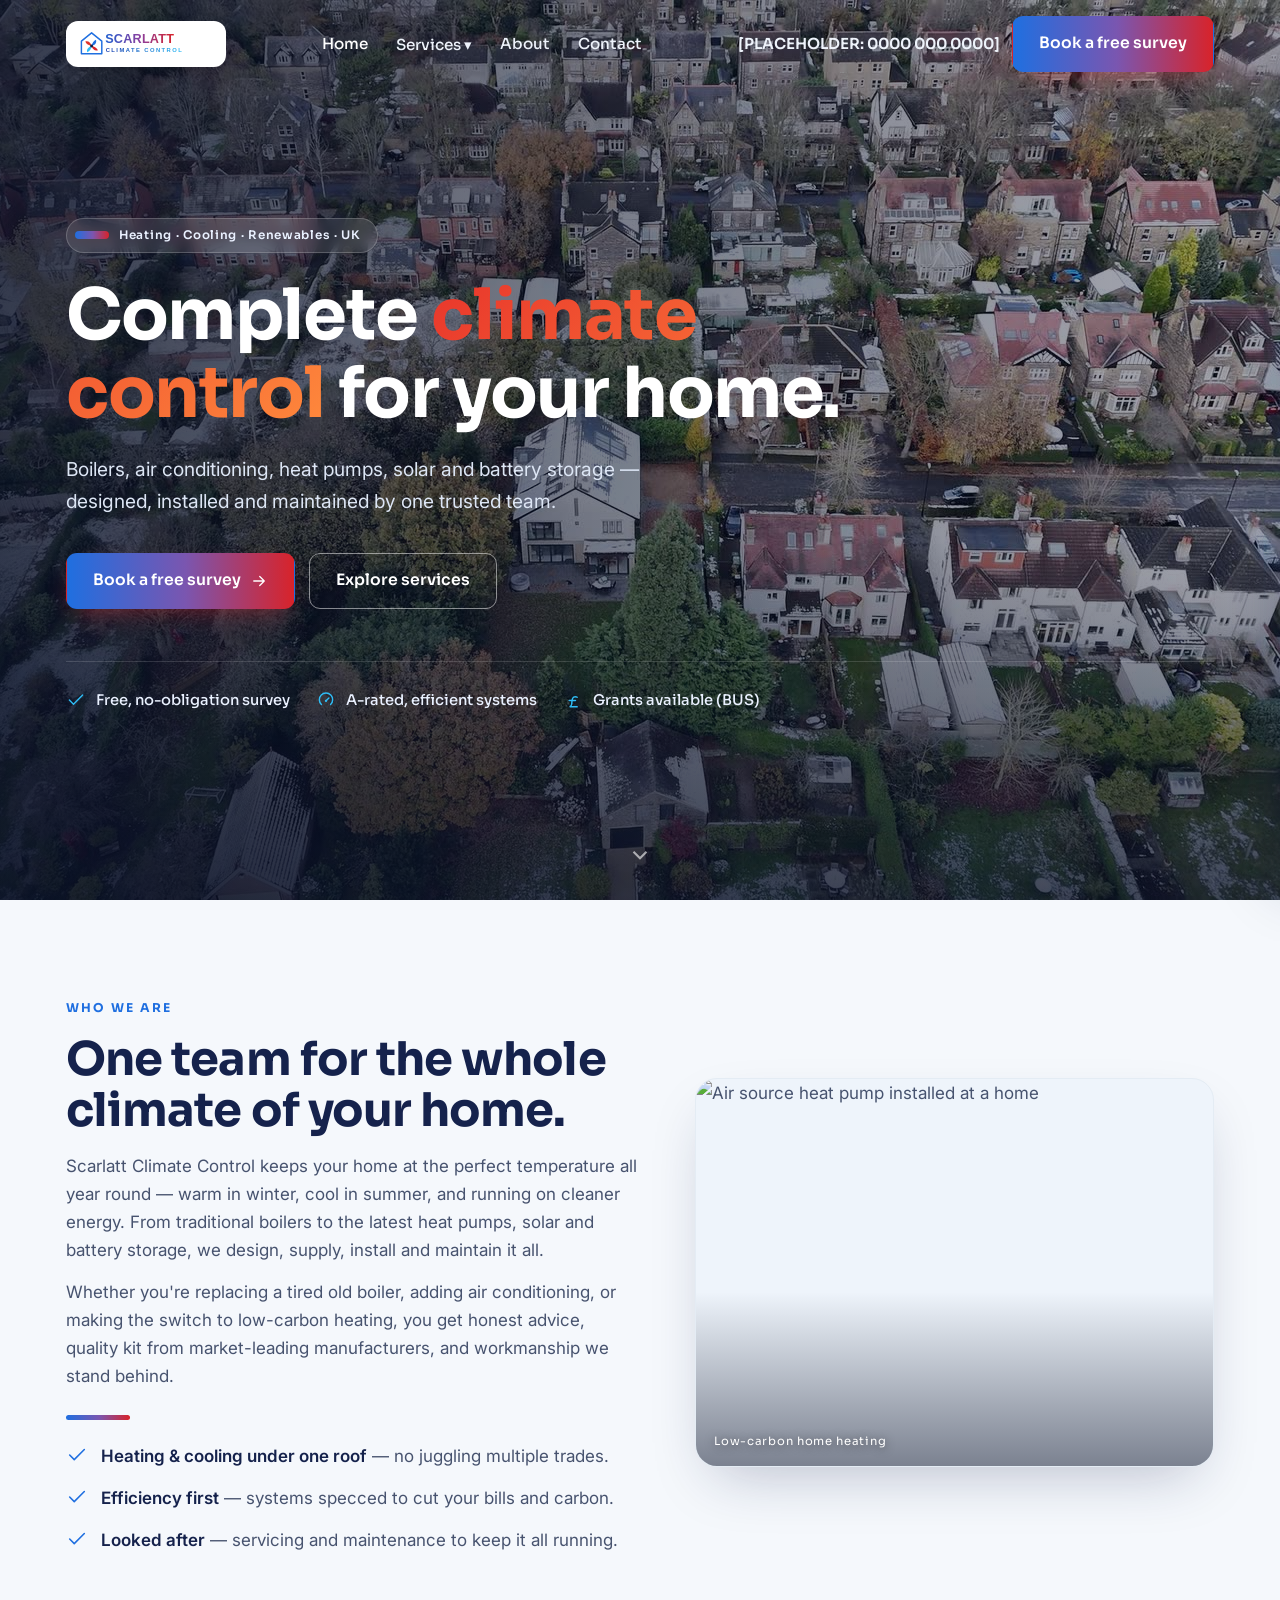
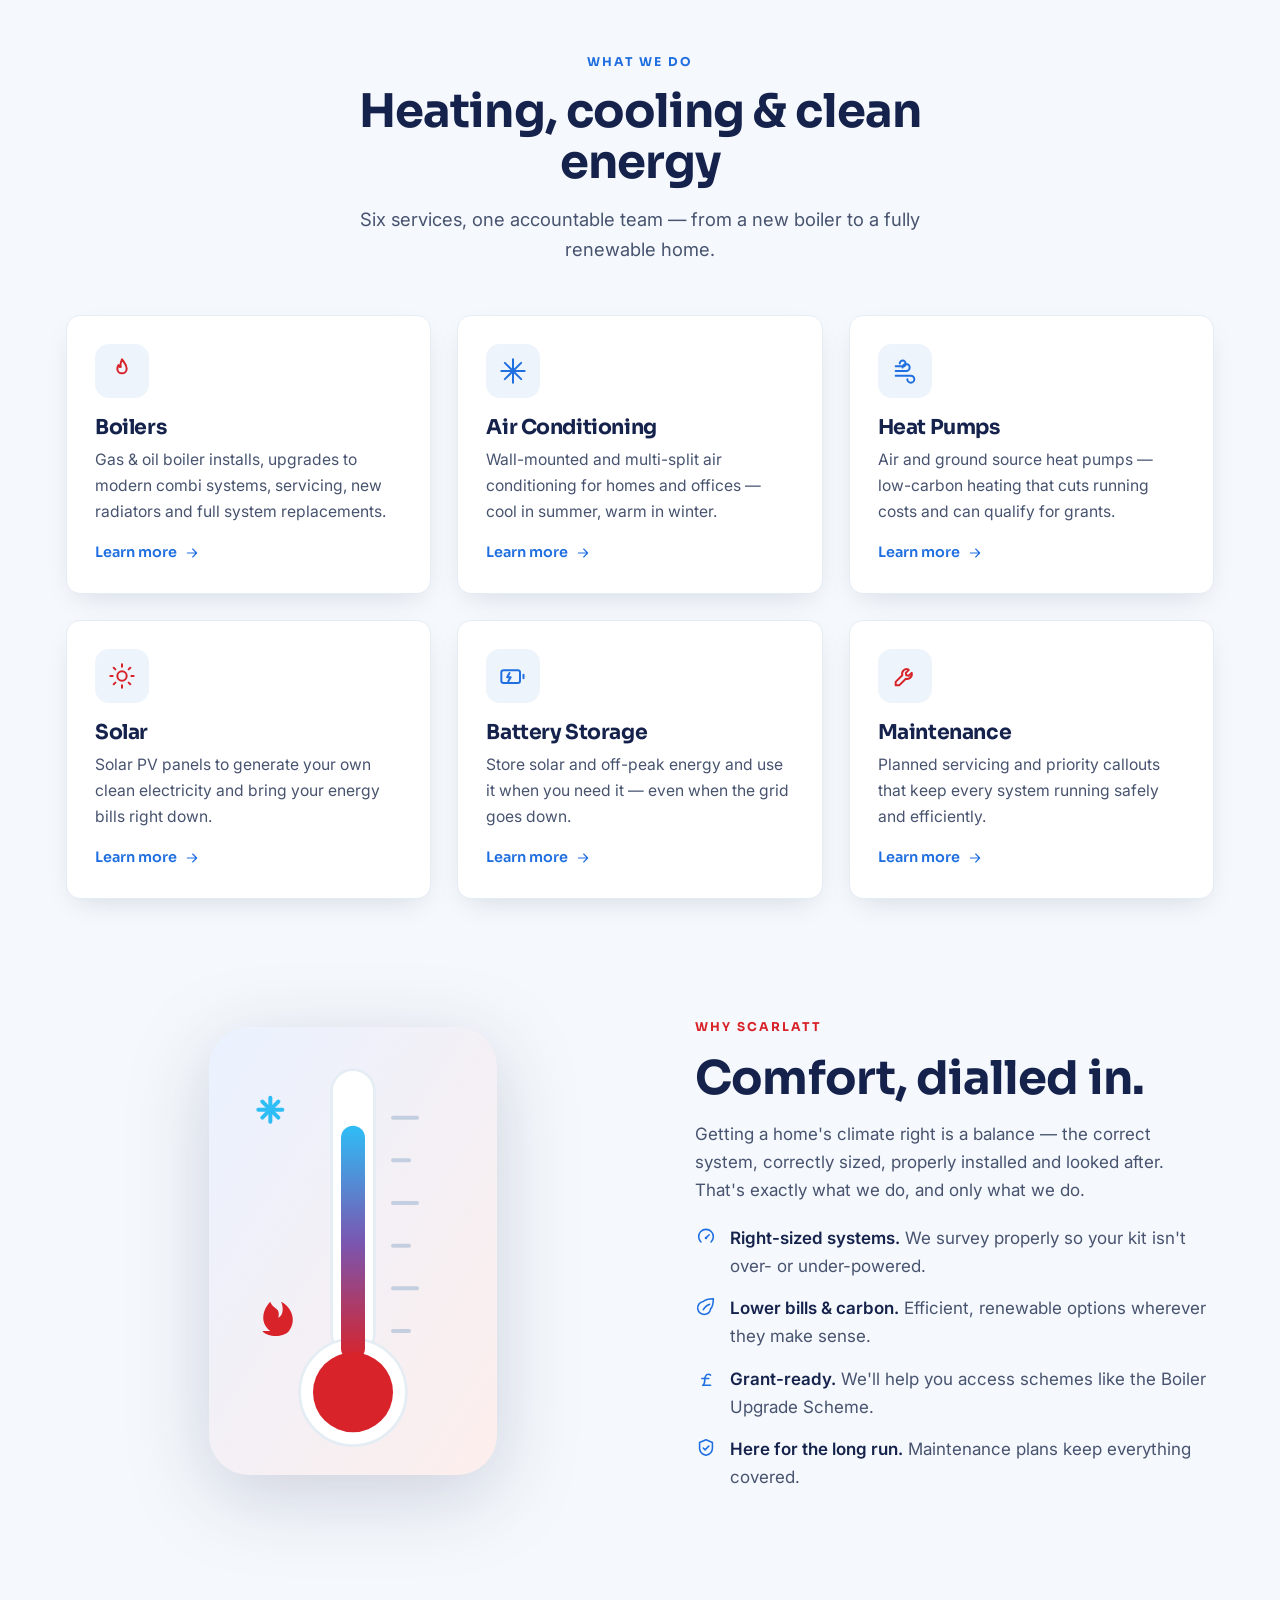
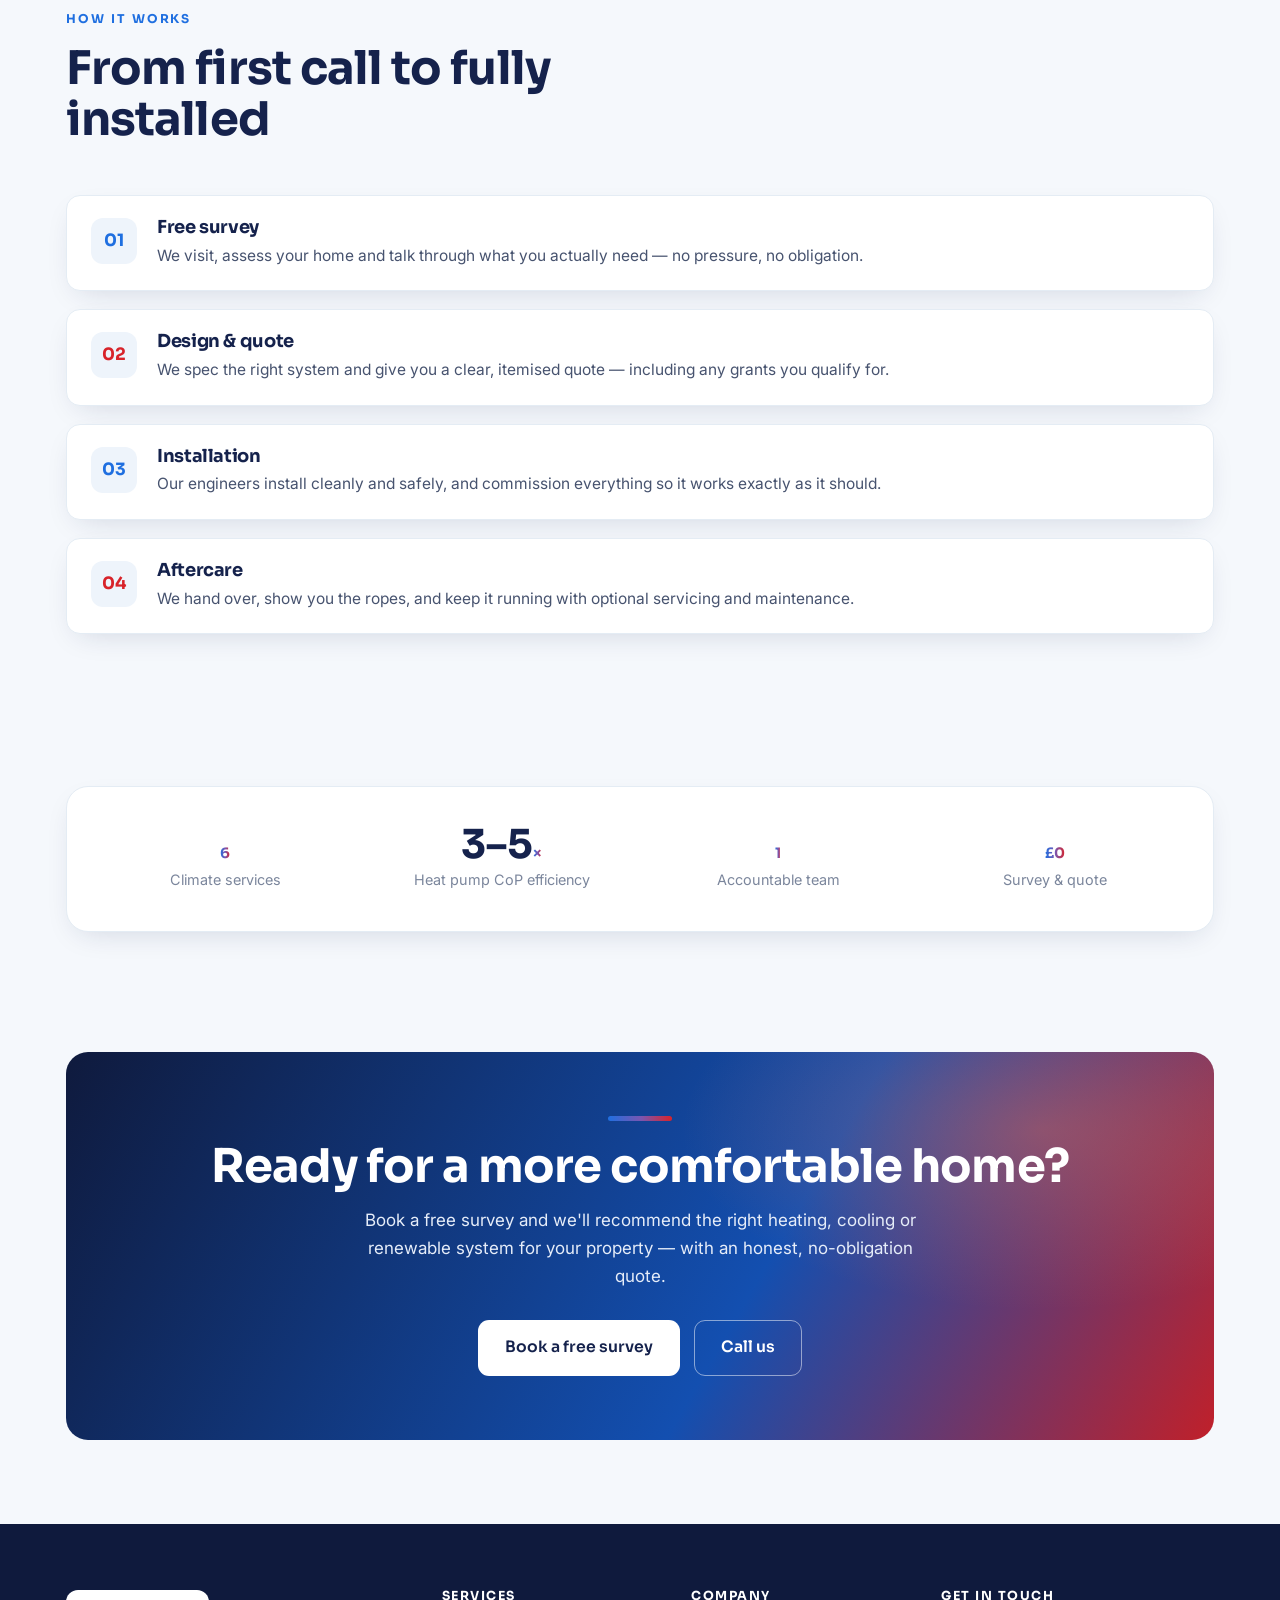
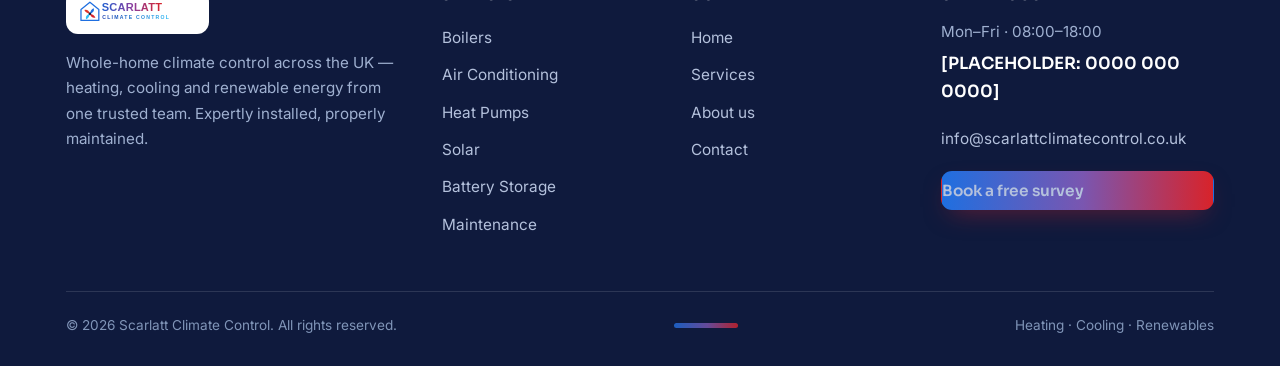
==== index.html @ 190df35a "Scarlatt Climate Control — initial site Co-authored-by: Cursor <cursoragent@cursor.com>" ====
<!doctype html><html lang="en"><head>
<meta charset="utf-8"><meta name="viewport" content="width=device-width,initial-scale=1">
<title>Scarlatt Climate Control — Heating, Cooling &amp; Renewables</title><meta name="description" content="Scarlatt Climate Control — whole-home climate control across the UK. Boiler, air conditioning, heat pump, solar and battery storage installation and maintenance.">
<link rel="icon" href="assets/favicon.svg">
<link rel="preconnect" href="https://fonts.googleapis.com"><link rel="preconnect" href="https://fonts.gstatic.com" crossorigin>
<link href="https://fonts.googleapis.com/css2?family=Sora:wght@400;500;600;700;800&family=Inter:wght@400;500;600;700&display=swap" rel="stylesheet">
<link rel="stylesheet" href="css/site.css">
</head><body>
<header class="site"><div class="bar">
  <a class="brand" href="index.html"><img src="assets/logo.svg" alt="Scarlatt Climate Control"></a>
  <nav class="nav-links">
    <a href="index.html" class="active">Home</a>
    <div class="has-drop"><a href="services.html" class="">Services ▾</a><div class="drop"><a href="boilers.html"><span class="d"></span>Boilers</a><a href="air-conditioning.html"><span class="d"></span>Air Conditioning</a><a href="heat-pumps.html"><span class="d"></span>Heat Pumps</a><a href="solar.html"><span class="d"></span>Solar</a><a href="battery-storage.html"><span class="d"></span>Battery Storage</a><a href="maintenance.html"><span class="d"></span>Maintenance</a></div></div>
    <a href="about.html">About</a>
    <a href="contact.html">Contact</a>
  </nav>
  <div class="nav-cta"><span class="hnum">[PLACEHOLDER: 0000 000 0000]</span><a class="btn btn-grad" href="contact.html">Book a free survey</a>
    <button class="burger" data-mm-open aria-label="Menu"><span></span><span></span><span></span></button></div>
</div></header>
<div class="mm-back" data-mm-close></div>
<aside class="mobile-menu"><button class="mm-close" data-mm-close aria-label="Close">&times;</button>
  <a href="index.html">Home</a>
  <a href="services.html">Services</a>
  <a class="sub" href="boilers.html">Boilers</a><a class="sub" href="air-conditioning.html">Air Conditioning</a><a class="sub" href="heat-pumps.html">Heat Pumps</a><a class="sub" href="solar.html">Solar</a><a class="sub" href="battery-storage.html">Battery Storage</a><a class="sub" href="maintenance.html">Maintenance</a>
  <a href="about.html">About</a>
  <a href="contact.html">Contact</a>
  <a class="btn btn-grad" href="contact.html">Book a free survey</a>
</aside>
<section class="hero">
  <div class="hero-media">
    <video class="hero-vid" autoplay muted loop playsinline preload="auto" poster="assets/hero-poster.jpg"><source src="assets/hero.mp4" type="video/mp4"></video>
    <div class="hero-fallback"></div><div class="hero-scrim"></div>
  </div>
  <div class="inner">
    <span class="badge"><span class="hotcold"></span>Heating · Cooling · Renewables · UK</span>
    <h1>Complete <span class="warm">climate control</span> for your home.</h1>
    <p class="sub">Boilers, air conditioning, heat pumps, solar and battery storage — designed, installed and maintained by one trusted team.</p>
    <div class="cta-row"><a class="btn btn-grad" href="contact.html">Book a free survey <svg viewBox="0 0 24 24" fill="none" stroke="currentColor" stroke-width="1.7" stroke-linecap="round" stroke-linejoin="round"><path d="M5 12h14M13 6l6 6-6 6"/></svg></a><a class="btn btn-ol" href="services.html">Explore services</a></div>
    <div class="trust">
      <span class="t"><svg viewBox="0 0 24 24" fill="none" stroke="currentColor" stroke-width="1.7" stroke-linecap="round" stroke-linejoin="round"><path d="M20 6 9 17l-5-5"/></svg> Free, no-obligation survey</span>
      <span class="t"><svg viewBox="0 0 24 24" fill="none" stroke="currentColor" stroke-width="1.7" stroke-linecap="round" stroke-linejoin="round"><path d="M6.5 17.5a8 8 0 1 1 11 0"/><path d="M12 13l3.5-3.5"/><circle cx="12" cy="13" r="1.4" fill="currentColor" stroke="none"/></svg> A-rated, efficient systems</span>
      <span class="t"><svg viewBox="0 0 24 24" fill="none" stroke="currentColor" stroke-width="1.7" stroke-linecap="round" stroke-linejoin="round"><path d="M8.5 20H17M8.5 20c2-1.2 2.2-3.8 2.2-6 0-3 1-6 4-6 1.4 0 2.3.8 2.3.8M7.5 12.5H15"/></svg> Grants available (BUS)</span>
    </div>
  </div>
  <div class="scroll-cue"><svg viewBox="0 0 24 24" fill="none" stroke="currentColor" stroke-width="2"><path d="M6 9l6 6 6-6"/></svg></div>
</section>

<section class="sec"><div class="wrap split">
  <div data-reveal>
    <span class="eyebrow">Who we are</span>
    <h2 style="margin-top:14px">One team for the whole climate of your home.</h2>
    <p style="margin-top:16px">Scarlatt Climate Control keeps your home at the perfect temperature all year round — warm in winter, cool in summer, and running on cleaner energy. From traditional boilers to the latest heat pumps, solar and battery storage, we design, supply, install and maintain it all.</p>
    <p style="margin-top:14px">Whether you're replacing a tired old boiler, adding air conditioning, or making the switch to low-carbon heating, you get honest advice, quality kit from market-leading manufacturers, and workmanship we stand behind.</p>
    <div class="tempbar" style="margin-top:24px"></div>
    <ul class="feat" style="margin-top:22px">
      <li><svg viewBox="0 0 24 24" fill="none" stroke="currentColor" stroke-width="1.7" stroke-linecap="round" stroke-linejoin="round"><path d="M20 6 9 17l-5-5"/></svg><span><b>Heating &amp; cooling under one roof</b> — no juggling multiple trades.</span></li>
      <li><svg viewBox="0 0 24 24" fill="none" stroke="currentColor" stroke-width="1.7" stroke-linecap="round" stroke-linejoin="round"><path d="M20 6 9 17l-5-5"/></svg><span><b>Efficiency first</b> — systems specced to cut your bills and carbon.</span></li>
      <li><svg viewBox="0 0 24 24" fill="none" stroke="currentColor" stroke-width="1.7" stroke-linecap="round" stroke-linejoin="round"><path d="M20 6 9 17l-5-5"/></svg><span><b>Looked after</b> — servicing and maintenance to keep it all running.</span></li>
    </ul>
  </div>
  <div data-reveal class="d1"><div class="media-card"><img loading="lazy" src="https://images.pexels.com/photos/20046693/pexels-photo-20046693.jpeg?auto=compress&cs=tinysrgb&w=1600" alt="Air source heat pump installed at a home"><span class="cap">Low-carbon home heating</span></div></div>
</div></section>

<section class="sec" style="padding-top:0"><div class="wrap">
  <div class="sec-head center"><span class="eyebrow">What we do</span><h2>Heating, cooling &amp; clean energy</h2><p class="lead" style="margin:16px auto 0">Six services, one accountable team — from a new boiler to a fully renewable home.</p></div>
  <div class="grid g-3"><a class="svc warm" href="boilers.html" data-reveal>
      <div class="ic"><svg viewBox="0 0 24 24" fill="none" stroke="currentColor" stroke-width="1.7" stroke-linecap="round" stroke-linejoin="round"><path d="M12 2c2 3 4 4.5 4 8a4 4 0 1 1-8 0c0-1.2.4-2.2 1-3 .3 1.2 1.2 1.8 2 1.5-1-2 .3-4.7 1-6.5Z"/></svg></div><h3>Boilers</h3><p>Gas & oil boiler installs, upgrades to modern combi systems, servicing, new radiators and full system replacements.</p>
      <span class="go">Learn more <svg viewBox="0 0 24 24" fill="none" stroke="currentColor" stroke-width="1.7" stroke-linecap="round" stroke-linejoin="round"><path d="M5 12h14M13 6l6 6-6 6"/></svg></span></a>
<a class="svc " href="air-conditioning.html" data-reveal>
      <div class="ic"><svg viewBox="0 0 24 24" fill="none" stroke="currentColor" stroke-width="1.7" stroke-linecap="round" stroke-linejoin="round"><path d="M12 2v20M2 12h20M5 5l14 14M19 5 5 19"/></svg></div><h3>Air Conditioning</h3><p>Wall-mounted and multi-split air conditioning for homes and offices — cool in summer, warm in winter.</p>
      <span class="go">Learn more <svg viewBox="0 0 24 24" fill="none" stroke="currentColor" stroke-width="1.7" stroke-linecap="round" stroke-linejoin="round"><path d="M5 12h14M13 6l6 6-6 6"/></svg></span></a>
<a class="svc " href="heat-pumps.html" data-reveal>
      <div class="ic"><svg viewBox="0 0 24 24" fill="none" stroke="currentColor" stroke-width="1.7" stroke-linecap="round" stroke-linejoin="round"><path d="M4 8h6a2.5 2.5 0 1 0-2.5-2.5M4 12h9a3 3 0 1 0-3-3M4 16h13a3 3 0 1 1-3 3"/></svg></div><h3>Heat Pumps</h3><p>Air and ground source heat pumps — low-carbon heating that cuts running costs and can qualify for grants.</p>
      <span class="go">Learn more <svg viewBox="0 0 24 24" fill="none" stroke="currentColor" stroke-width="1.7" stroke-linecap="round" stroke-linejoin="round"><path d="M5 12h14M13 6l6 6-6 6"/></svg></span></a>
<a class="svc warm" href="solar.html" data-reveal>
      <div class="ic"><svg viewBox="0 0 24 24" fill="none" stroke="currentColor" stroke-width="1.7" stroke-linecap="round" stroke-linejoin="round"><circle cx="12" cy="12" r="4"/><path d="M12 2v2M12 20v2M2 12h2M20 12h2M4.9 4.9l1.4 1.4M17.7 17.7l1.4 1.4M19.1 4.9l-1.4 1.4M6.3 17.7l-1.4 1.4"/></svg></div><h3>Solar</h3><p>Solar PV panels to generate your own clean electricity and bring your energy bills right down.</p>
      <span class="go">Learn more <svg viewBox="0 0 24 24" fill="none" stroke="currentColor" stroke-width="1.7" stroke-linecap="round" stroke-linejoin="round"><path d="M5 12h14M13 6l6 6-6 6"/></svg></span></a>
<a class="svc " href="battery-storage.html" data-reveal>
      <div class="ic"><svg viewBox="0 0 24 24" fill="none" stroke="currentColor" stroke-width="1.7" stroke-linecap="round" stroke-linejoin="round"><rect x="2" y="7" width="16" height="11" rx="2"/><line x1="21" y1="11" x2="21" y2="14"/><path d="M9 9.5 7 13h3l-2 3.5"/></svg></div><h3>Battery Storage</h3><p>Store solar and off-peak energy and use it when you need it — even when the grid goes down.</p>
      <span class="go">Learn more <svg viewBox="0 0 24 24" fill="none" stroke="currentColor" stroke-width="1.7" stroke-linecap="round" stroke-linejoin="round"><path d="M5 12h14M13 6l6 6-6 6"/></svg></span></a>
<a class="svc warm" href="maintenance.html" data-reveal>
      <div class="ic"><svg viewBox="0 0 24 24" fill="none" stroke="currentColor" stroke-width="1.7" stroke-linecap="round" stroke-linejoin="round"><path d="M14.7 6.3a4 4 0 0 0-5 5L4 17v3h3l5.7-5.7a4 4 0 0 0 5-5l-2.5 2.5-2.1-.4-.4-2.1 2.5-2.5Z"/></svg></div><h3>Maintenance</h3><p>Planned servicing and priority callouts that keep every system running safely and efficiently.</p>
      <span class="go">Learn more <svg viewBox="0 0 24 24" fill="none" stroke="currentColor" stroke-width="1.7" stroke-linecap="round" stroke-linejoin="round"><path d="M5 12h14M13 6l6 6-6 6"/></svg></span></a></div>
</div></section>

<section class="sec" style="padding-top:0"><div class="wrap split">
  <div data-reveal><div class="thermo-wrap"><img class="thermo" src="assets/thermometer.svg" alt="Hot and cold climate control"></div></div>
  <div data-reveal class="d1">
    <span class="eyebrow warm">Why Scarlatt</span>
    <h2 style="margin-top:14px">Comfort, dialled in.</h2>
    <p style="margin-top:16px">Getting a home's climate right is a balance — the correct system, correctly sized, properly installed and looked after. That's exactly what we do, and only what we do.</p>
    <ul class="feat" style="margin-top:20px">
      <li><svg viewBox="0 0 24 24" fill="none" stroke="currentColor" stroke-width="1.7" stroke-linecap="round" stroke-linejoin="round"><path d="M6.5 17.5a8 8 0 1 1 11 0"/><path d="M12 13l3.5-3.5"/><circle cx="12" cy="13" r="1.4" fill="currentColor" stroke="none"/></svg><span><b>Right-sized systems.</b> We survey properly so your kit isn't over- or under-powered.</span></li>
      <li><svg viewBox="0 0 24 24" fill="none" stroke="currentColor" stroke-width="1.7" stroke-linecap="round" stroke-linejoin="round"><path d="M11 20A7 7 0 0 1 9 6c3-3 9-3 11-3 0 2 0 8-3 11a7 7 0 0 1-6 6z"/><path d="M9 15c1.5-3 4-5 7-6"/></svg><span><b>Lower bills &amp; carbon.</b> Efficient, renewable options wherever they make sense.</span></li>
      <li><svg viewBox="0 0 24 24" fill="none" stroke="currentColor" stroke-width="1.7" stroke-linecap="round" stroke-linejoin="round"><path d="M8.5 20H17M8.5 20c2-1.2 2.2-3.8 2.2-6 0-3 1-6 4-6 1.4 0 2.3.8 2.3.8M7.5 12.5H15"/></svg><span><b>Grant-ready.</b> We'll help you access schemes like the Boiler Upgrade Scheme.</span></li>
      <li><svg viewBox="0 0 24 24" fill="none" stroke="currentColor" stroke-width="1.7" stroke-linecap="round" stroke-linejoin="round"><path d="M12 3l7 3v6c0 4-3 7-7 8-4-1-7-4-7-8V6z"/><path d="M9 12l2 2 4-4"/></svg><span><b>Here for the long run.</b> Maintenance plans keep everything covered.</span></li>
    </ul>
  </div>
</div></section>

<section class="sec" style="padding-top:0"><div class="wrap">
  <div class="sec-head"><span class="eyebrow">How it works</span><h2>From first call to fully installed</h2></div>
  <div class="steps" data-reveal>
    <div class="step"><div class="n"></div><div><h3>Free survey</h3><p>We visit, assess your home and talk through what you actually need — no pressure, no obligation.</p></div></div>
    <div class="step"><div class="n"></div><div><h3>Design &amp; quote</h3><p>We spec the right system and give you a clear, itemised quote — including any grants you qualify for.</p></div></div>
    <div class="step"><div class="n"></div><div><h3>Installation</h3><p>Our engineers install cleanly and safely, and commission everything so it works exactly as it should.</p></div></div>
    <div class="step"><div class="n"></div><div><h3>Aftercare</h3><p>We hand over, show you the ropes, and keep it running with optional servicing and maintenance.</p></div></div>
  </div>
</div></section>

<section class="sec-tight"><div class="wrap"><div class="statband" data-reveal>
  <div class="s"><b><span class="u">6</span></b><span>Climate services</span></div>
  <div class="s"><b>3–5<span class="u">×</span></b><span>Heat pump CoP efficiency</span></div>
  <div class="s"><b><span class="u">1</span></b><span>Accountable team</span></div>
  <div class="s"><b><span class="u">£0</span></b><span>Survey &amp; quote</span></div>
</div></div></section>

<section class="sec-tight"><div class="wrap"><div class="cta-band" data-reveal>
  <div class="tempbar" style="margin:0 auto 20px"></div>
  <h2>Ready for a more comfortable home?</h2><p>Book a free survey and we'll recommend the right heating, cooling or renewable system for your property — with an honest, no-obligation quote.</p>
  <div class="cta-row"><a class="btn btn-white" href="contact.html">Book a free survey</a><a class="btn btn-ol" href="tel:00000000000">Call us</a></div>
</div></div></section>
<footer class="site"><div class="wrap">
  <div class="cols">
    <div class="fbrand"><img src="assets/logo.svg" alt="Scarlatt Climate Control"><p>Whole-home climate control across the UK — heating, cooling and renewable energy from one trusted team. Expertly installed, properly maintained.</p></div>
    <div class="col"><h4>Services</h4><a href="boilers.html">Boilers</a><a href="air-conditioning.html">Air Conditioning</a><a href="heat-pumps.html">Heat Pumps</a><a href="solar.html">Solar</a><a href="battery-storage.html">Battery Storage</a><a href="maintenance.html">Maintenance</a></div>
    <div class="col"><h4>Company</h4><a href="index.html">Home</a><a href="services.html">Services</a><a href="about.html">About us</a><a href="contact.html">Contact</a></div>
    <div class="col fcontact"><h4>Get in touch</h4><p style="color:#9fb0d0;font-size:.95rem">Mon–Fri · 08:00–18:00</p><a class="big" href="tel:00000000000">[PLACEHOLDER: 0000 000 0000]</a><p style="margin-top:8px"><a href="mailto:info@scarlattclimatecontrol.co.uk" style="color:#b4c1dc">info@scarlattclimatecontrol.co.uk</a></p><a class="btn btn-grad" href="contact.html" style="margin-top:14px">Book a free survey</a></div>
  </div>
  <div class="foot-bot"><span>&copy; 2026 Scarlatt Climate Control. All rights reserved.</span><span class="tempbar"></span><span>Heating · Cooling · Renewables</span></div>
</div></footer>
<script src="js/site.js"></script>
</body></html>
---- css/site.css ----
/* ============================================================
   Scarlatt Climate Control — stylesheet
   Clean & bright "hot/cold": cool blues warming to red.
   ============================================================ */
*{box-sizing:border-box;margin:0;padding:0}
:root{
  --blue:#1f6fe0; --blue-d:#124fb0; --blue-l:#39a4f5; --cyan:#2fbdf6;
  --red:#d8232a; --red-d:#af151c; --red-l:#f04a3c; --coral:#ff6a4d;
  --ink:#15224c; --navy:#0f1a3d; --slate:#47536f; --muted:#7b869c;
  --bg:#f5f8fc; --surface:#ffffff; --surface2:#eef4fb; --line:#e4ecf4; --stone:#eef3f9;
  --grad:linear-gradient(90deg,var(--blue) 0%,#7a56b0 52%,var(--red) 100%);
  --grad-cool:linear-gradient(135deg,#134fb0,#2fbdf6);
  --grad-warm:linear-gradient(135deg,#e8342b,#ff8a3c);
  --r:14px; --r-lg:22px; --wrap:1200px;
  --ease:cubic-bezier(.2,.7,.2,1);
  --sh:0 10px 30px -12px rgba(21,34,76,.18);
  --sh-lg:0 24px 60px -20px rgba(21,34,76,.28);
}
html{scroll-behavior:smooth}
body{background:var(--bg);color:var(--slate);font-family:'Inter',system-ui,-apple-system,Segoe UI,Roboto,sans-serif;font-size:17px;line-height:1.65;-webkit-font-smoothing:antialiased;overflow-x:hidden}
img{max-width:100%;display:block}
a{color:inherit;text-decoration:none}
h1,h2,h3,h4{font-family:'Sora','Inter',sans-serif;color:var(--ink);font-weight:700;line-height:1.1;letter-spacing:-.02em}
h1{font-size:clamp(2.5rem,5.6vw,4.4rem)}
h2{font-size:clamp(1.9rem,3.8vw,2.9rem)}
h3{font-size:1.28rem}
p{color:var(--slate)}
.wrap{max-width:var(--wrap);margin:0 auto;padding:0 26px}
.eyebrow{font-family:'Sora',sans-serif;font-weight:700;font-size:.76rem;letter-spacing:.16em;text-transform:uppercase;color:var(--blue)}
.eyebrow.warm{color:var(--red)}
.sec{padding:92px 0}
.sec-tight{padding:60px 0}
.center{text-align:center}
.lead{font-size:1.15rem;color:var(--slate);max-width:60ch}
.grad-text{background:var(--grad);-webkit-background-clip:text;background-clip:text;color:transparent}
.tempbar{height:5px;width:64px;border-radius:5px;background:var(--grad)}

/* buttons */
.btn{display:inline-flex;align-items:center;gap:9px;font-family:'Sora',sans-serif;font-weight:600;font-size:.98rem;padding:14px 26px;border-radius:11px;border:1px solid transparent;cursor:pointer;transition:.22s var(--ease);white-space:nowrap}
.btn svg{width:18px;height:18px}
.btn-primary{background:var(--blue);color:#fff;box-shadow:0 8px 22px -8px rgba(31,111,224,.6)}
.btn-primary:hover{background:var(--blue-d);transform:translateY(-2px)}
.btn-grad{background:var(--grad);color:#fff;box-shadow:0 10px 26px -10px rgba(216,35,42,.5)}
.btn-grad:hover{transform:translateY(-2px);filter:brightness(1.05)}
.btn-red{background:var(--red);color:#fff}
.btn-red:hover{background:var(--red-d);transform:translateY(-2px)}
.btn-ghost{background:#fff;color:var(--ink);border-color:var(--line);box-shadow:var(--sh)}
.btn-ghost:hover{border-color:var(--blue);color:var(--blue)}
.btn-white{background:#fff;color:var(--ink)}
.btn-white:hover{transform:translateY(-2px)}
.btn-ol{background:transparent;color:#fff;border-color:rgba(255,255,255,.5)}
.btn-ol:hover{background:rgba(255,255,255,.12);border-color:#fff}

/* header */
header.site{position:fixed;top:0;left:0;right:0;z-index:100;transition:.3s var(--ease)}
header.site .bar{max-width:var(--wrap);margin:0 auto;padding:16px 26px;display:flex;align-items:center;justify-content:space-between;gap:20px}
header.site.scrolled{background:rgba(255,255,255,.9);backdrop-filter:blur(14px);-webkit-backdrop-filter:blur(14px);box-shadow:0 1px 0 var(--line),0 10px 30px -18px rgba(21,34,76,.25)}
.brand{display:flex;align-items:center}
.brand img{height:46px;width:auto;transition:.3s var(--ease)}
header.site.scrolled .brand img{height:40px}
.nav-links{display:flex;align-items:center;gap:2px}
.nav-links a{font-family:'Sora',sans-serif;font-weight:500;font-size:.95rem;color:var(--ink);padding:9px 13px;border-radius:9px;transition:.18s}
.nav-links a:hover{color:var(--blue);background:var(--surface2)}
.nav-links a.active{color:var(--blue)}
/* dropdown */
.has-drop{position:relative}
.drop{position:absolute;top:100%;left:0;min-width:230px;background:#fff;border:1px solid var(--line);border-radius:14px;box-shadow:var(--sh-lg);padding:8px;opacity:0;visibility:hidden;transform:translateY(8px);transition:.2s var(--ease)}
.has-drop:hover .drop{opacity:1;visibility:visible;transform:translateY(6px)}
.drop a{display:flex;align-items:center;gap:10px;padding:10px 12px;border-radius:9px;font-size:.92rem;color:var(--slate)}
.drop a:hover{background:var(--surface2);color:var(--blue)}
.drop a .d{width:8px;height:8px;border-radius:2px;background:var(--grad);flex:0 0 auto;transform:skewX(-12deg)}
.nav-cta{display:flex;align-items:center;gap:12px}
.hnum{font-family:'Sora',sans-serif;font-weight:600;color:var(--ink);font-size:.95rem}
.burger{display:none;background:none;border:0;flex-direction:column;gap:5px;cursor:pointer;padding:8px}
.burger span{width:24px;height:2px;background:var(--ink);border-radius:2px;transition:.25s}

/* mobile menu */
.mm-back{position:fixed;inset:0;background:rgba(15,26,61,.4);z-index:110;opacity:0;pointer-events:none;transition:.3s}
.mobile-menu{position:fixed;top:0;right:0;height:100%;width:min(86vw,350px);background:#fff;z-index:120;transform:translateX(100%);transition:.32s var(--ease);display:flex;flex-direction:column;padding:84px 24px 30px;gap:2px;box-shadow:-20px 0 60px -20px rgba(21,34,76,.3);overflow-y:auto}
.mobile-menu a{font-family:'Sora',sans-serif;font-size:1.05rem;color:var(--ink);padding:12px 8px;border-bottom:1px solid var(--line)}
.mobile-menu a.sub{font-size:.95rem;color:var(--slate);padding-left:20px}
.mobile-menu .btn{margin-top:16px;justify-content:center}
.mm-close{position:absolute;top:20px;right:20px;background:none;border:0;color:var(--ink);font-size:2rem;line-height:1;cursor:pointer}
body.mm-on .mm-back{opacity:1;pointer-events:auto}
body.mm-on .mobile-menu{transform:translateX(0)}

/* ===== HERO ===== */
.hero{position:relative;min-height:100vh;display:flex;align-items:center;overflow:hidden;background:var(--navy)}
.hero-media{position:absolute;inset:0;z-index:0}
.hero-vid{position:absolute;inset:0;width:100%;height:100%;object-fit:cover;z-index:1}
.hero-fallback{position:absolute;inset:0;z-index:0;background:linear-gradient(120deg,#0f1a3d 0%,#134fb0 55%,#7a2a2f 100%)}
.hero-scrim{position:absolute;inset:0;z-index:2;background:linear-gradient(90deg,rgba(9,16,38,.82) 0%,rgba(9,16,38,.55) 45%,rgba(9,16,38,.35) 100%)}
.hero-scrim::after{content:"";position:absolute;left:0;right:0;bottom:0;height:40%;background:linear-gradient(180deg,transparent,rgba(9,16,38,.6))}
.hero .inner{position:relative;z-index:3;max-width:var(--wrap);margin:0 auto;padding:120px 26px 90px;width:100%}
.hero .badge{display:inline-flex;align-items:center;gap:10px;background:rgba(255,255,255,.1);border:1px solid rgba(255,255,255,.2);border-radius:40px;padding:7px 16px 7px 8px;font-family:'Sora';font-weight:600;font-size:.74rem;letter-spacing:.06em;color:#eaf1ff;margin-bottom:24px;backdrop-filter:blur(6px)}
.hero .badge .hotcold{width:34px;height:8px;border-radius:6px;background:var(--grad)}
.hero h1{color:#fff;max-width:16ch}
.hero h1 .warm{background:var(--grad-warm);-webkit-background-clip:text;background-clip:text;color:transparent}
.hero .sub{margin-top:22px;font-size:1.2rem;color:#dde6f5;max-width:52ch}
.hero .cta-row{display:flex;flex-wrap:wrap;gap:14px;margin-top:36px}
.hero .trust{display:flex;flex-wrap:wrap;gap:26px;margin-top:52px;padding-top:26px;border-top:1px solid rgba(255,255,255,.14)}
.hero .trust .t{display:flex;align-items:center;gap:10px;color:#eaf1ff;font-size:.92rem;font-family:'Sora';font-weight:500}
.hero .trust .t svg{width:20px;height:20px;color:var(--cyan)}
.scroll-cue{position:absolute;left:50%;bottom:24px;transform:translateX(-50%);z-index:4;color:#fff;opacity:.6;animation:cueBob 2s ease-in-out infinite}
.scroll-cue svg{width:26px;height:26px}
@keyframes cueBob{0%,100%{transform:translateX(-50%) translateY(0)}50%{transform:translateX(-50%) translateY(8px)}}

/* page hero (interior) */
.page-hero{position:relative;overflow:hidden;background:var(--navy);padding:150px 0 70px}
.page-hero .ph-bg{position:absolute;inset:0;width:100%;height:100%;object-fit:cover;z-index:0}
.page-hero::after{content:"";position:absolute;inset:0;z-index:1;background:linear-gradient(90deg,rgba(9,16,38,.86),rgba(9,16,38,.55))}
.page-hero .inner{position:relative;z-index:2;max-width:var(--wrap);margin:0 auto;padding:0 26px}
.page-hero .crumb{font-size:.86rem;color:#b9c6e0;margin-bottom:14px}
.page-hero .crumb a:hover{color:#fff}
.page-hero .eyebrow{color:var(--cyan)}
.page-hero h1{color:#fff;font-size:clamp(2.2rem,4.6vw,3.5rem);max-width:20ch;margin-top:10px}
.page-hero .sub{margin-top:16px;font-size:1.14rem;color:#dbe4f4;max-width:58ch}
.page-hero .ic-lg{width:64px;height:64px;border-radius:16px;display:grid;place-items:center;background:rgba(255,255,255,.12);border:1px solid rgba(255,255,255,.2);margin-bottom:20px}
.page-hero .ic-lg svg{width:34px;height:34px;color:#fff}

/* layout helpers */
.grid{display:grid;gap:26px}
.g-2{grid-template-columns:repeat(2,1fr)}
.g-3{grid-template-columns:repeat(3,1fr)}
.g-4{grid-template-columns:repeat(4,1fr)}
.split{display:grid;grid-template-columns:1.05fr .95fr;gap:56px;align-items:center}
.sec-head{max-width:640px;margin-bottom:50px}
.sec-head.center{margin:0 auto 50px;text-align:center}
.sec-head .eyebrow{display:inline-block;margin-bottom:14px}
.sec-head h2{color:var(--ink)}
.sec-head p{margin-top:16px}

/* service cards */
.svc{display:block;background:var(--surface);border:1px solid var(--line);border-radius:var(--r);padding:28px;transition:.25s var(--ease);position:relative;overflow:hidden;box-shadow:var(--sh)}
.svc::before{content:"";position:absolute;left:0;right:0;top:0;height:4px;background:var(--grad);transform:scaleX(0);transform-origin:left;transition:.3s var(--ease)}
.svc:hover{transform:translateY(-5px);box-shadow:var(--sh-lg);border-color:#d6e2f0}
.svc:hover::before{transform:scaleX(1)}
.svc .ic{width:54px;height:54px;border-radius:14px;display:grid;place-items:center;background:var(--surface2);margin-bottom:18px;transition:.25s}
.svc .ic svg{width:28px;height:28px;color:var(--blue)}
.svc.warm .ic svg{color:var(--red)}
.svc:hover .ic{background:linear-gradient(135deg,#e8f1ff,#ffe9e6)}
.svc h3{color:var(--ink);margin-bottom:9px}
.svc p{font-size:.98rem;color:var(--slate)}
.svc .go{margin-top:16px;display:inline-flex;align-items:center;gap:7px;font-family:'Sora';font-weight:600;font-size:.9rem;color:var(--blue)}
.svc .go svg{width:16px;height:16px;transition:.2s}
.svc:hover .go svg{transform:translateX(4px)}

/* feature list */
.feat{list-style:none;display:grid;gap:14px}
.feat li{display:flex;gap:13px;align-items:flex-start;color:var(--slate)}
.feat li svg{width:22px;height:22px;color:var(--blue);flex:0 0 auto;margin-top:2px}
.feat.warm li svg{color:var(--red)}
.feat li b{color:var(--ink);font-weight:600}

/* media card */
.media-card{border-radius:var(--r-lg);overflow:hidden;border:1px solid var(--line);position:relative;aspect-ratio:4/3;box-shadow:var(--sh-lg);background:var(--surface2)}
.media-card img{position:absolute;inset:0;width:100%;height:100%;object-fit:cover}
.media-card .cap{position:absolute;left:18px;bottom:15px;z-index:2;font-family:'Sora';font-size:.72rem;letter-spacing:.06em;color:#fff;text-shadow:0 1px 10px rgba(0,0,0,.6)}
.media-card::after{content:"";position:absolute;inset:0;background:linear-gradient(180deg,transparent 55%,rgba(9,16,38,.5))}

/* thermometer motif graphic */
.thermo-wrap{position:relative;display:grid;place-items:center;padding:20px}
.thermo{width:min(320px,80%);height:auto;filter:drop-shadow(0 20px 40px rgba(21,34,76,.18))}

/* stat band */
.statband{display:grid;grid-template-columns:repeat(4,1fr);gap:20px;border-radius:var(--r-lg);background:var(--surface);border:1px solid var(--line);box-shadow:var(--sh);padding:38px 30px}
.statband .s{text-align:center}
.statband .s b{display:block;font-family:'Sora';font-size:2.5rem;line-height:1;color:var(--ink)}
.statband .s b .u{background:var(--grad);-webkit-background-clip:text;background-clip:text;color:transparent}
.statband .s span{color:var(--muted);font-size:.9rem}

/* process steps */
.steps{counter-reset:st;display:grid;gap:18px}
.step{display:grid;grid-template-columns:auto 1fr;gap:20px;align-items:start;padding:22px 24px;background:var(--surface);border:1px solid var(--line);border-radius:var(--r);box-shadow:var(--sh)}
.step .n{counter-increment:st;width:46px;height:46px;border-radius:12px;display:grid;place-items:center;background:var(--surface2);font-family:'Sora';font-weight:700;color:var(--blue)}
.step .n::before{content:counter(st,decimal-leading-zero)}
.step:nth-child(even) .n{color:var(--red)}
.step h3{color:var(--ink);font-size:1.12rem;margin-bottom:5px}
.step p{font-size:.97rem}

/* pills */
.pills{display:flex;flex-wrap:wrap;gap:10px}
.pill{border:1px solid var(--line);background:#fff;border-radius:40px;padding:10px 18px;font-family:'Sora';font-weight:500;font-size:.92rem;color:var(--ink);box-shadow:var(--sh)}
.pill:hover{border-color:var(--blue);color:var(--blue)}

/* info box (grants etc.) */
.callout{border-radius:var(--r);padding:24px 26px;background:linear-gradient(135deg,#eaf2ff,#fdeeec);border:1px solid #e0e9f5}
.callout h4{color:var(--ink);font-family:'Sora';margin-bottom:6px}
.callout p{color:var(--slate);font-size:.98rem}

/* spec/at-a-glance card */
.aside-card{background:var(--surface);border:1px solid var(--line);border-radius:var(--r);padding:26px;box-shadow:var(--sh);position:sticky;top:96px}
.aside-card h4{color:var(--ink);font-family:'Sora';font-size:.82rem;letter-spacing:.1em;text-transform:uppercase;margin-bottom:14px}
.aside-card ul{list-style:none}
.aside-card .feat li{padding:0}
.aside-card .btn{width:100%}

/* CTA band */
.cta-band{border-radius:var(--r-lg);overflow:hidden;position:relative;padding:64px 50px;text-align:center;background:linear-gradient(120deg,#0f1a3d,#134fb0 60%,#c0202a);color:#fff}
.cta-band::before{content:"";position:absolute;inset:0;background:radial-gradient(600px 300px at 85% 20%,rgba(255,120,80,.35),transparent 60%);pointer-events:none}
.cta-band h2{color:#fff;position:relative}
.cta-band p{color:#e6edf9;margin:14px auto 0;max-width:54ch;position:relative}
.cta-band .cta-row{display:flex;gap:14px;justify-content:center;flex-wrap:wrap;margin-top:30px;position:relative}

/* contact */
.form{display:grid;gap:15px}
.form .row{display:grid;grid-template-columns:1fr 1fr;gap:15px}
.form label{display:block;font-size:.82rem;color:var(--muted);margin-bottom:6px;font-family:'Sora'}
.form input,.form textarea,.form select{width:100%;background:#fff;border:1px solid var(--line);border-radius:10px;padding:13px 15px;color:var(--ink);font-family:inherit;font-size:.98rem;transition:.18s;box-shadow:var(--sh)}
.form input:focus,.form textarea:focus,.form select:focus{outline:none;border-color:var(--blue);box-shadow:0 0 0 3px rgba(31,111,224,.15)}
.form textarea{min-height:140px;resize:vertical}
.contact-grid{display:grid;grid-template-columns:1fr 1fr;gap:52px;align-items:start}
.cinfo .item{display:flex;gap:15px;padding:16px 0;border-bottom:1px solid var(--line)}
.cinfo .item:last-child{border:0}
.cinfo .item .ic{width:46px;height:46px;border-radius:12px;display:grid;place-items:center;background:var(--surface2);flex:0 0 auto}
.cinfo .item .ic svg{width:22px;height:22px;color:var(--blue)}
.cinfo .item h4{color:var(--ink);font-family:'Sora';font-size:1rem;margin-bottom:2px}
.cinfo .item a,.cinfo .item p{color:var(--slate);font-size:.97rem}
.cinfo .item a:hover{color:var(--blue)}

/* footer */
footer.site{background:var(--navy);color:#c7d2e8;padding:66px 0 30px;margin-top:24px}
footer.site .cols{display:grid;grid-template-columns:1.6fr 1fr 1fr 1.3fr;gap:40px}
footer.site .fbrand img{height:44px;background:#fff;padding:8px 12px;border-radius:12px}
footer.site .fbrand p{margin-top:16px;color:#9fb0d0;font-size:.95rem;max-width:34ch}
footer.site h4{color:#fff;font-family:'Sora';font-size:.78rem;letter-spacing:.12em;text-transform:uppercase;margin-bottom:15px}
footer.site .col a{display:block;color:#b4c1dc;font-size:.96rem;padding:6px 0;transition:.18s}
footer.site .col a:hover{color:#fff}
footer.site .fcontact a.big{color:#fff;font-family:'Sora';font-weight:600;font-size:1.05rem}
footer.site .foot-bot{display:flex;flex-wrap:wrap;justify-content:space-between;gap:12px;margin-top:48px;padding-top:22px;border-top:1px solid rgba(255,255,255,.12);color:#8095b8;font-size:.85rem;align-items:center}
footer.site .foot-bot .tempbar{opacity:.8}

/* reveal */
[data-reveal]{opacity:0;transform:translateY(24px);transition:.7s var(--ease)}
[data-reveal].in{opacity:1;transform:none}
[data-reveal].d1{transition-delay:.08s}[data-reveal].d2{transition-delay:.16s}[data-reveal].d3{transition-delay:.24s}

/* responsive */
@media(max-width:980px){
  .nav-links,.nav-cta .hnum{display:none}
  .nav-cta .btn{display:none}
  .burger{display:flex}
  .split{grid-template-columns:1fr;gap:34px}
  .g-3,.g-4{grid-template-columns:repeat(2,1fr)}
  .statband{grid-template-columns:repeat(2,1fr);gap:26px}
  footer.site .cols{grid-template-columns:1fr 1fr;gap:30px}
  .contact-grid{grid-template-columns:1fr;gap:32px}
}
@media(max-width:600px){
  body{font-size:16px}
  .sec{padding:66px 0}
  .g-2,.g-3,.g-4{grid-template-columns:1fr}
  .statband{grid-template-columns:1fr 1fr;padding:30px 20px}
  .cta-band{padding:46px 24px}
  .form .row{grid-template-columns:1fr}
  footer.site .cols{grid-template-columns:1fr}
  .hero .inner{padding-top:130px}
  ul[style*="repeat(2,1fr)"]{grid-template-columns:1fr!important}
}
@media(prefers-reduced-motion:reduce){.scroll-cue{animation:none}[data-reveal]{transition:none;opacity:1;transform:none}}

/* ===== transparent header over dark hero (top) → light; solid when scrolled ===== */
.brand img{background:#fff;padding:7px 12px;border-radius:12px;box-shadow:0 8px 22px -10px rgba(0,0,0,.35)}
header.site.scrolled .brand img{box-shadow:none}
.nav-links a{color:#eef3fb}
.nav-links a:hover{color:#fff;background:rgba(255,255,255,.14)}
.nav-links a.active{color:#fff}
.nav-cta .hnum{color:#eef3fb}
.burger span{background:#fff}
header.site.scrolled .nav-links a{color:var(--ink)}
header.site.scrolled .nav-links a:hover{color:var(--blue);background:var(--surface2)}
header.site.scrolled .nav-links a.active{color:var(--blue)}
header.site.scrolled .nav-cta .hnum{color:var(--ink)}
header.site.scrolled .burger span{background:var(--ink)}
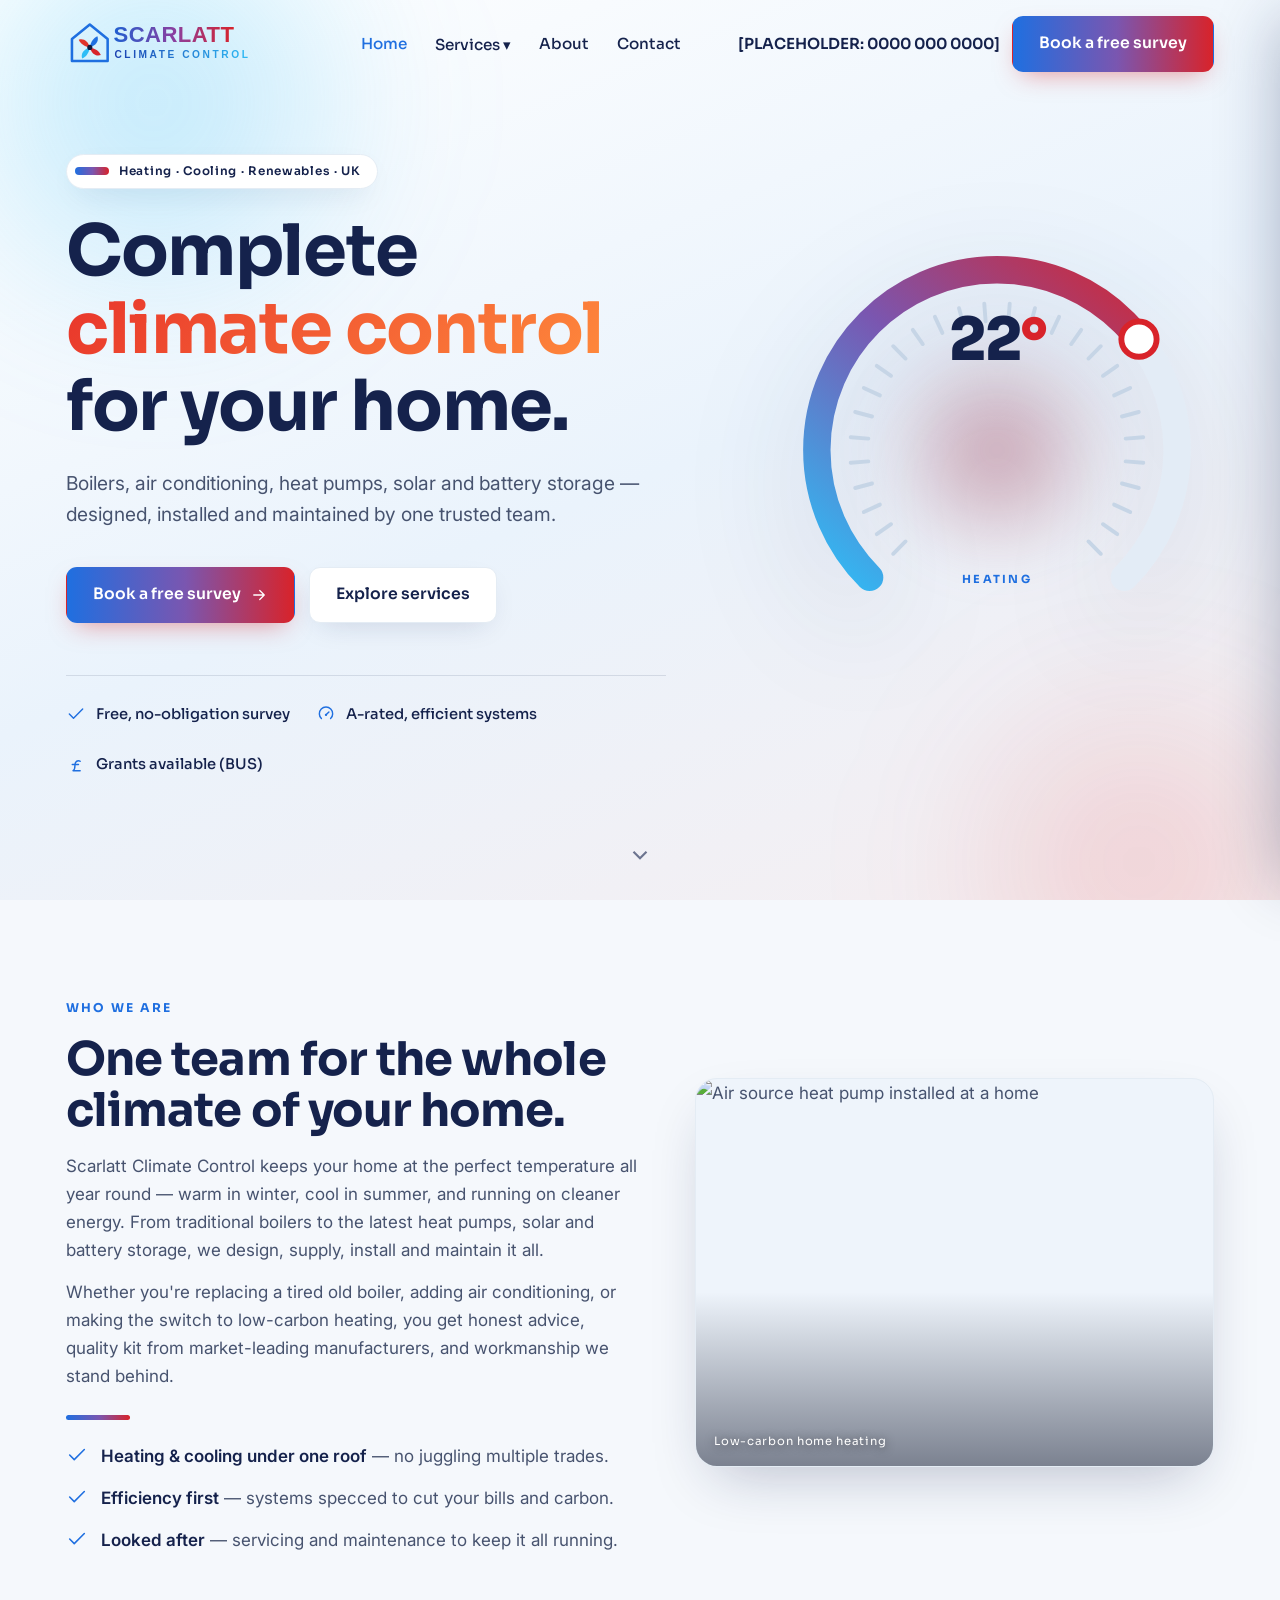
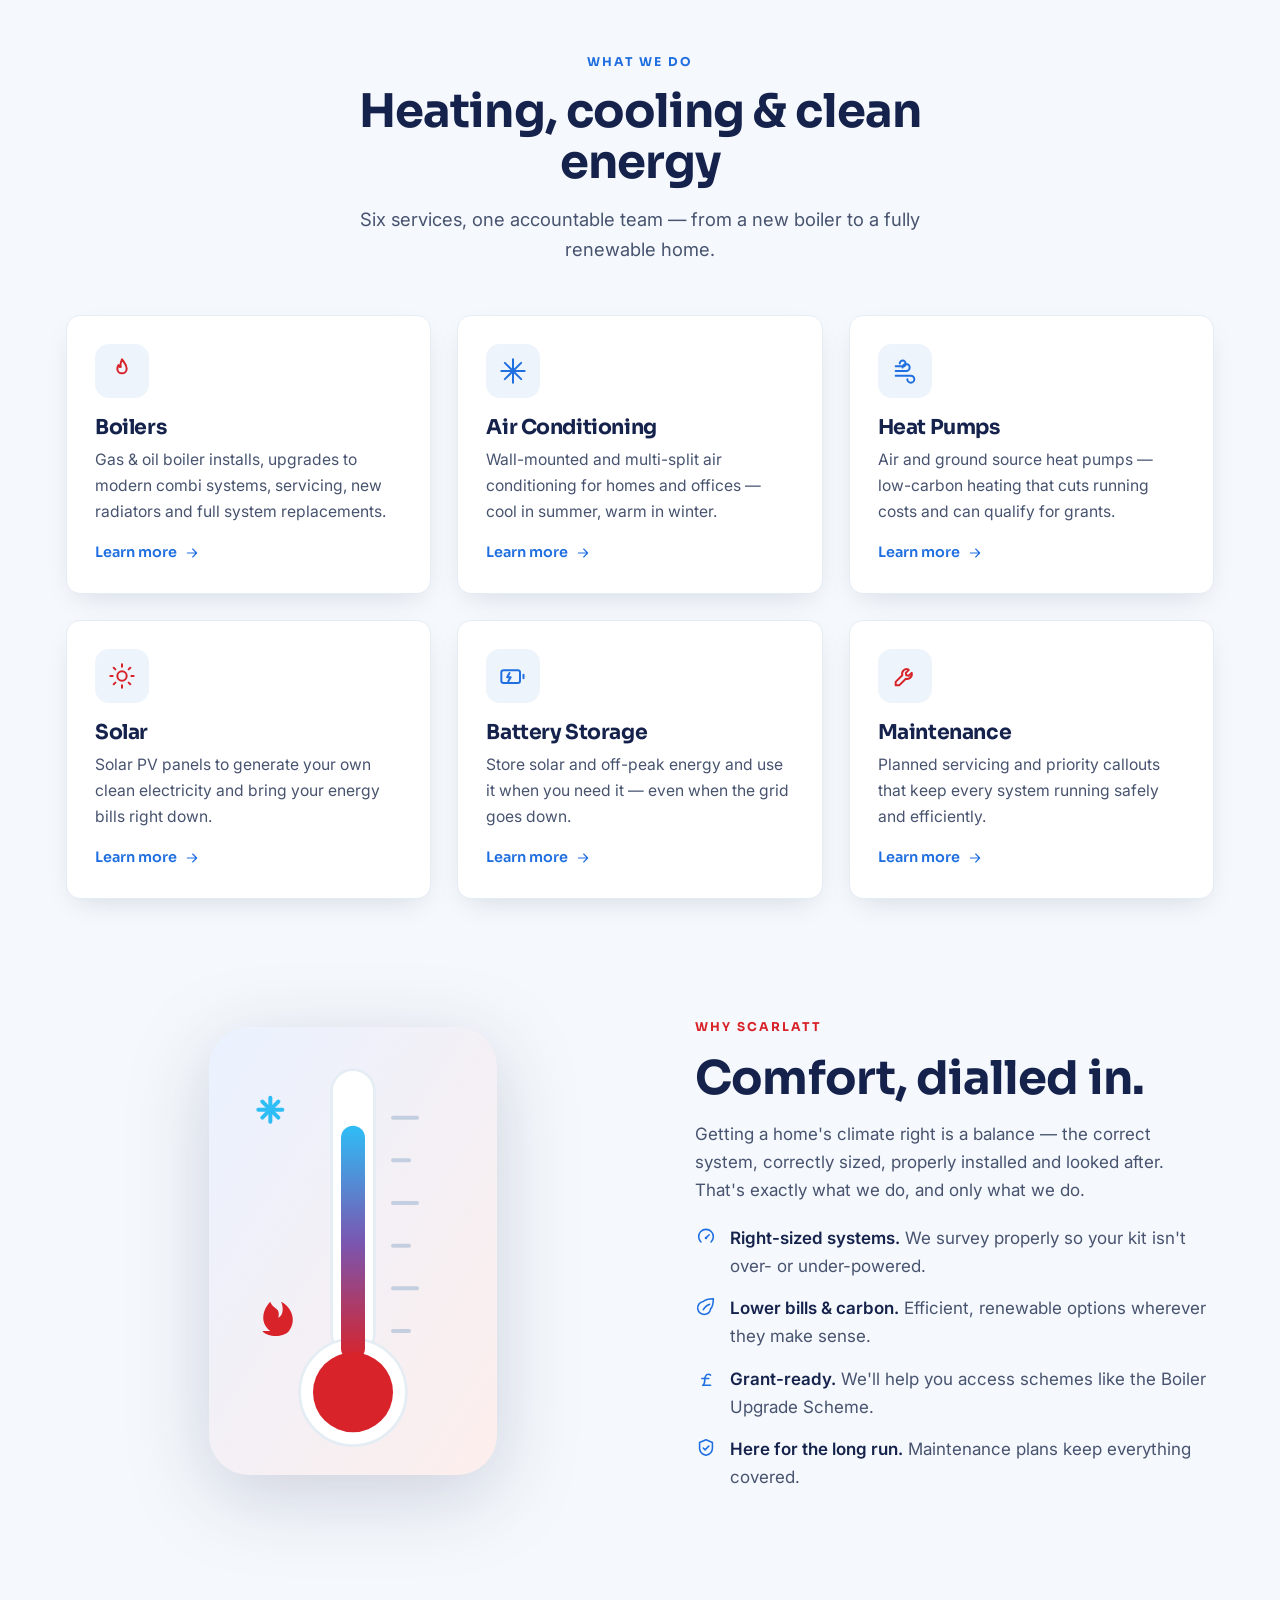
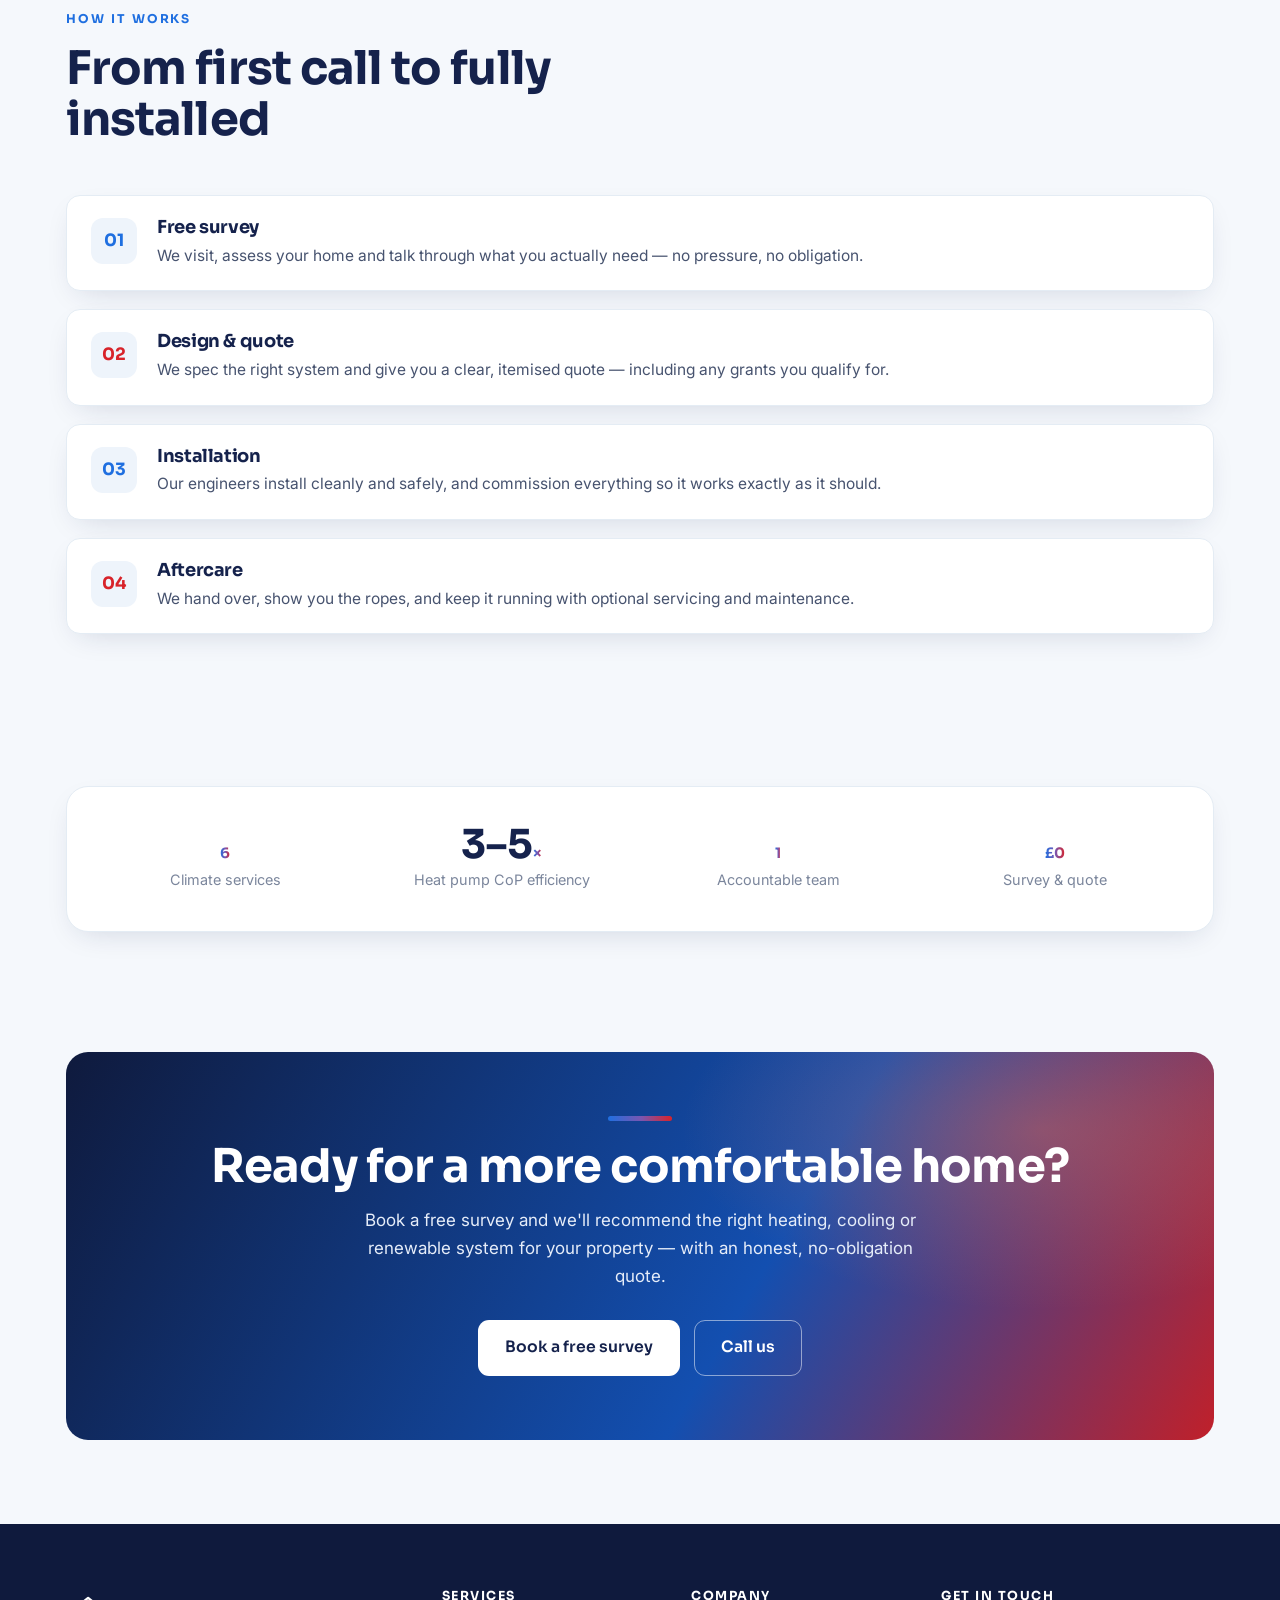
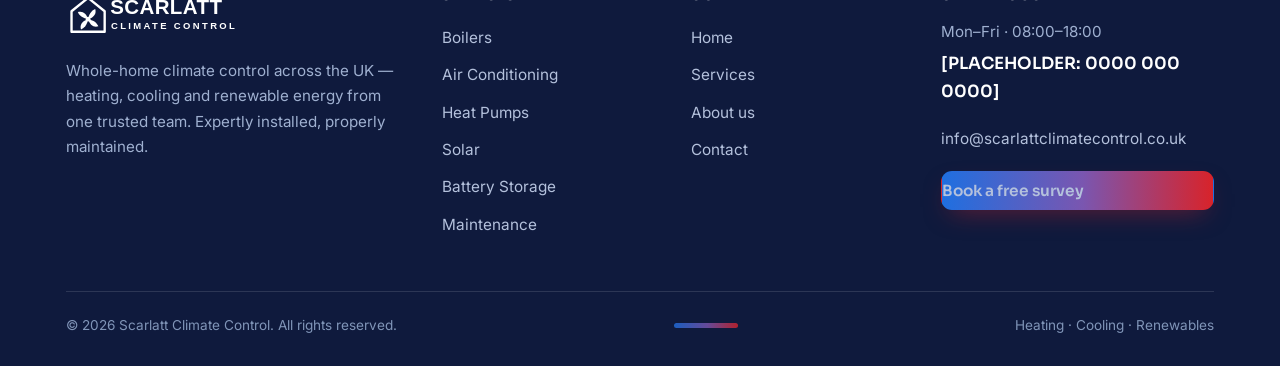
==== commit b756cf94: "Animated thermostat hero + logo update Co-authored-by: Cursor <cursoragent@cursor.com>" ====
--- a/index.html
+++ b/index.html
@@ -5,7 +5,7 @@
 <link rel="preconnect" href="https://fonts.googleapis.com"><link rel="preconnect" href="https://fonts.gstatic.com" crossorigin>
 <link href="https://fonts.googleapis.com/css2?family=Sora:wght@400;500;600;700;800&family=Inter:wght@400;500;600;700&display=swap" rel="stylesheet">
 <link rel="stylesheet" href="css/site.css">
-</head><body>
+</head><body class="home">
 <header class="site"><div class="bar">
   <a class="brand" href="index.html"><img src="assets/logo.svg" alt="Scarlatt Climate Control"></a>
   <nav class="nav-links">
@@ -26,12 +26,25 @@
   <a href="contact.html">Contact</a>
   <a class="btn btn-grad" href="contact.html">Book a free survey</a>
 </aside>
-<section class="hero">
+<section class="hero hero-light">
   <div class="hero-media">
-    <video class="hero-vid" autoplay muted loop playsinline preload="auto" poster="assets/hero-poster.jpg"><source src="assets/hero.mp4" type="video/mp4"></video>
-    <div class="hero-fallback"></div><div class="hero-scrim"></div>
+    <span class="hero-glow cool"></span><span class="hero-glow warm"></span>
+    <div class="thermo-stage" aria-hidden="true">
+      <div class="dial">
+        <span class="glow"></span>
+        <svg class="dial-svg" viewBox="0 0 240 240">
+          <defs><linearGradient id="arcg" x1="0" y1="1" x2="1" y2="0"><stop offset="0" stop-color="#2fbdf6"/><stop offset=".5" stop-color="#7a56b0"/><stop offset="1" stop-color="#d8232a"/></linearGradient></defs>
+          <g class="ticks"></g>
+          <path class="arc-track" d="M54.95 185.05 A92 92 0 1 1 185.05 185.05"/>
+          <path class="arc-fill" d="M54.95 185.05 A92 92 0 1 1 185.05 185.05"/>
+          <circle class="knob" cx="54.95" cy="185.05" r="9"/>
+        </svg>
+        <div class="dial-center"><div class="temp"><span class="tval">21</span><span class="tdeg">°</span></div><div class="tstate">COMFORT</div></div>
+      </div>
+    </div>
   </div>
   <div class="inner">
+    <div class="hero-copy">
     <span class="badge"><span class="hotcold"></span>Heating · Cooling · Renewables · UK</span>
     <h1>Complete <span class="warm">climate control</span> for your home.</h1>
     <p class="sub">Boilers, air conditioning, heat pumps, solar and battery storage — designed, installed and maintained by one trusted team.</p>
@@ -40,6 +53,7 @@
       <span class="t"><svg viewBox="0 0 24 24" fill="none" stroke="currentColor" stroke-width="1.7" stroke-linecap="round" stroke-linejoin="round"><path d="M20 6 9 17l-5-5"/></svg> Free, no-obligation survey</span>
       <span class="t"><svg viewBox="0 0 24 24" fill="none" stroke="currentColor" stroke-width="1.7" stroke-linecap="round" stroke-linejoin="round"><path d="M6.5 17.5a8 8 0 1 1 11 0"/><path d="M12 13l3.5-3.5"/><circle cx="12" cy="13" r="1.4" fill="currentColor" stroke="none"/></svg> A-rated, efficient systems</span>
       <span class="t"><svg viewBox="0 0 24 24" fill="none" stroke="currentColor" stroke-width="1.7" stroke-linecap="round" stroke-linejoin="round"><path d="M8.5 20H17M8.5 20c2-1.2 2.2-3.8 2.2-6 0-3 1-6 4-6 1.4 0 2.3.8 2.3.8M7.5 12.5H15"/></svg> Grants available (BUS)</span>
+    </div>
     </div>
   </div>
   <div class="scroll-cue"><svg viewBox="0 0 24 24" fill="none" stroke="currentColor" stroke-width="2"><path d="M6 9l6 6 6-6"/></svg></div>
--- a/css/site.css
+++ b/css/site.css
@@ -56,8 +56,8 @@
 header.site .bar{max-width:var(--wrap);margin:0 auto;padding:16px 26px;display:flex;align-items:center;justify-content:space-between;gap:20px}
 header.site.scrolled{background:rgba(255,255,255,.9);backdrop-filter:blur(14px);-webkit-backdrop-filter:blur(14px);box-shadow:0 1px 0 var(--line),0 10px 30px -18px rgba(21,34,76,.25)}
 .brand{display:flex;align-items:center}
-.brand img{height:46px;width:auto;transition:.3s var(--ease)}
-header.site.scrolled .brand img{height:40px}
+.brand img{height:56px;width:auto;transition:.3s var(--ease)}
+header.site.scrolled .brand img{height:48px}
 .nav-links{display:flex;align-items:center;gap:2px}
 .nav-links a{font-family:'Sora',sans-serif;font-weight:500;font-size:.95rem;color:var(--ink);padding:9px 13px;border-radius:9px;transition:.18s}
 .nav-links a:hover{color:var(--blue);background:var(--surface2)}
@@ -221,7 +221,7 @@
 /* footer */
 footer.site{background:var(--navy);color:#c7d2e8;padding:66px 0 30px;margin-top:24px}
 footer.site .cols{display:grid;grid-template-columns:1.6fr 1fr 1fr 1.3fr;gap:40px}
-footer.site .fbrand img{height:44px;background:#fff;padding:8px 12px;border-radius:12px}
+footer.site .fbrand img{height:52px;filter:brightness(0) invert(1)}
 footer.site .fbrand p{margin-top:16px;color:#9fb0d0;font-size:.95rem;max-width:34ch}
 footer.site h4{color:#fff;font-family:'Sora';font-size:.78rem;letter-spacing:.12em;text-transform:uppercase;margin-bottom:15px}
 footer.site .col a{display:block;color:#b4c1dc;font-size:.96rem;padding:6px 0;transition:.18s}
@@ -260,8 +260,9 @@
 @media(prefers-reduced-motion:reduce){.scroll-cue{animation:none}[data-reveal]{transition:none;opacity:1;transform:none}}
 
 /* ===== transparent header over dark hero (top) → light; solid when scrolled ===== */
-.brand img{background:#fff;padding:7px 12px;border-radius:12px;box-shadow:0 8px 22px -10px rgba(0,0,0,.35)}
-header.site.scrolled .brand img{box-shadow:none}
+/* logo: no plaque. white knockout over dark heroes; brand colours over the light home hero and when scrolled */
+header.site:not(.scrolled) .brand img{filter:brightness(0) invert(1)}
+body.home header.site:not(.scrolled) .brand img{filter:none}
 .nav-links a{color:#eef3fb}
 .nav-links a:hover{color:#fff;background:rgba(255,255,255,.14)}
 .nav-links a.active{color:#fff}
@@ -272,3 +273,52 @@
 header.site.scrolled .nav-links a.active{color:var(--blue)}
 header.site.scrolled .nav-cta .hnum{color:var(--ink)}
 header.site.scrolled .burger span{background:var(--ink)}
+
+/* ===== home page has a LIGHT hero → dark nav at top ===== */
+body.home header.site:not(.scrolled) .nav-links a{color:var(--ink)}
+body.home header.site:not(.scrolled) .nav-links a:hover{color:var(--blue);background:var(--surface2)}
+body.home header.site:not(.scrolled) .nav-links a.active{color:var(--blue)}
+body.home header.site:not(.scrolled) .nav-cta .hnum{color:var(--ink)}
+body.home header.site:not(.scrolled) .burger span{background:var(--ink)}
+
+/* ============================================================
+   LIGHT HERO with animated thermostat dial (home)
+   ============================================================ */
+.hero.hero-light{background:linear-gradient(158deg,#ffffff 0%,#eaf3fc 52%,#f6eef0 100%)}
+.hero-light .hero-glow{position:absolute;border-radius:50%;filter:blur(70px);z-index:0;pointer-events:none}
+.hero-light .hero-glow.cool{width:56vw;height:56vw;left:-16vw;top:-20vw;background:radial-gradient(closest-side,rgba(47,189,246,.34),transparent 70%)}
+.hero-light .hero-glow.warm{width:50vw;height:50vw;right:-14vw;bottom:-22vw;background:radial-gradient(closest-side,rgba(216,35,42,.18),transparent 70%)}
+.hero-light .inner{max-width:var(--wrap)}
+.hero-light .hero-copy{max-width:600px}
+.hero-light .badge{background:#fff;border-color:var(--line);color:var(--ink);box-shadow:var(--sh)}
+.hero-light h1{color:var(--ink)}
+.hero-light .sub{color:var(--slate)}
+.hero-light .btn-ol{background:#fff;color:var(--ink);border-color:var(--line);box-shadow:var(--sh)}
+.hero-light .btn-ol:hover{background:#fff;border-color:var(--blue);color:var(--blue)}
+.hero-light .trust{border-top-color:rgba(21,34,76,.12)}
+.hero-light .trust .t{color:var(--ink)}
+.hero-light .trust .t svg{color:var(--blue)}
+.hero-light .scroll-cue{color:var(--ink)}
+
+/* dial */
+.thermo-stage{position:absolute;top:50%;transform:translateY(-50%);z-index:1;display:grid;place-items:center;right:max(3vw,calc((100vw - var(--wrap))/2 + 8px));width:min(42vw,470px);aspect-ratio:1}
+.dial{position:relative;width:100%;aspect-ratio:1;display:grid;place-items:center}
+.dial .glow{position:absolute;inset:14%;border-radius:50%;filter:blur(26px);z-index:0;background:radial-gradient(closest-side,rgba(47,189,246,.5),transparent 70%);transition:background .5s linear}
+.dial-svg{position:relative;z-index:1;width:100%;height:100%;overflow:visible;filter:drop-shadow(0 34px 54px rgba(21,34,76,.18))}
+.arc-track{fill:none;stroke:#e3ecf6;stroke-width:14;stroke-linecap:round}
+.arc-fill{fill:none;stroke:url(#arcg);stroke-width:14;stroke-linecap:round}
+.dial .ticks line{stroke:#c6d5e6;stroke-width:2;stroke-linecap:round}
+.knob{fill:#fff;stroke:#d8232a;stroke-width:3}
+.dial-center{position:absolute;inset:0;z-index:2;display:grid;place-items:center;text-align:center}
+.dial-center .temp{font-family:'Sora';font-weight:800;font-size:clamp(2.4rem,5.4vw,3.7rem);line-height:1;color:var(--ink);letter-spacing:-.03em}
+.dial-center .temp .tdeg{color:var(--red)}
+.dial-center .tstate{font-family:'Sora';font-weight:700;font-size:.7rem;letter-spacing:.2em;color:var(--blue);margin-top:8px}
+@media(max-width:1040px){
+  .hero-light .hero-copy{max-width:560px}
+  .thermo-stage{width:min(40vw,380px);right:3vw;opacity:.85}
+}
+@media(max-width:820px){
+  .thermo-stage{position:absolute;right:50%;transform:translate(50%,-50%);top:38%;width:min(74vw,340px);opacity:.16;z-index:0}
+  .hero-light .hero-copy{max-width:100%}
+  .hero-light .inner{position:relative;z-index:2}
+}
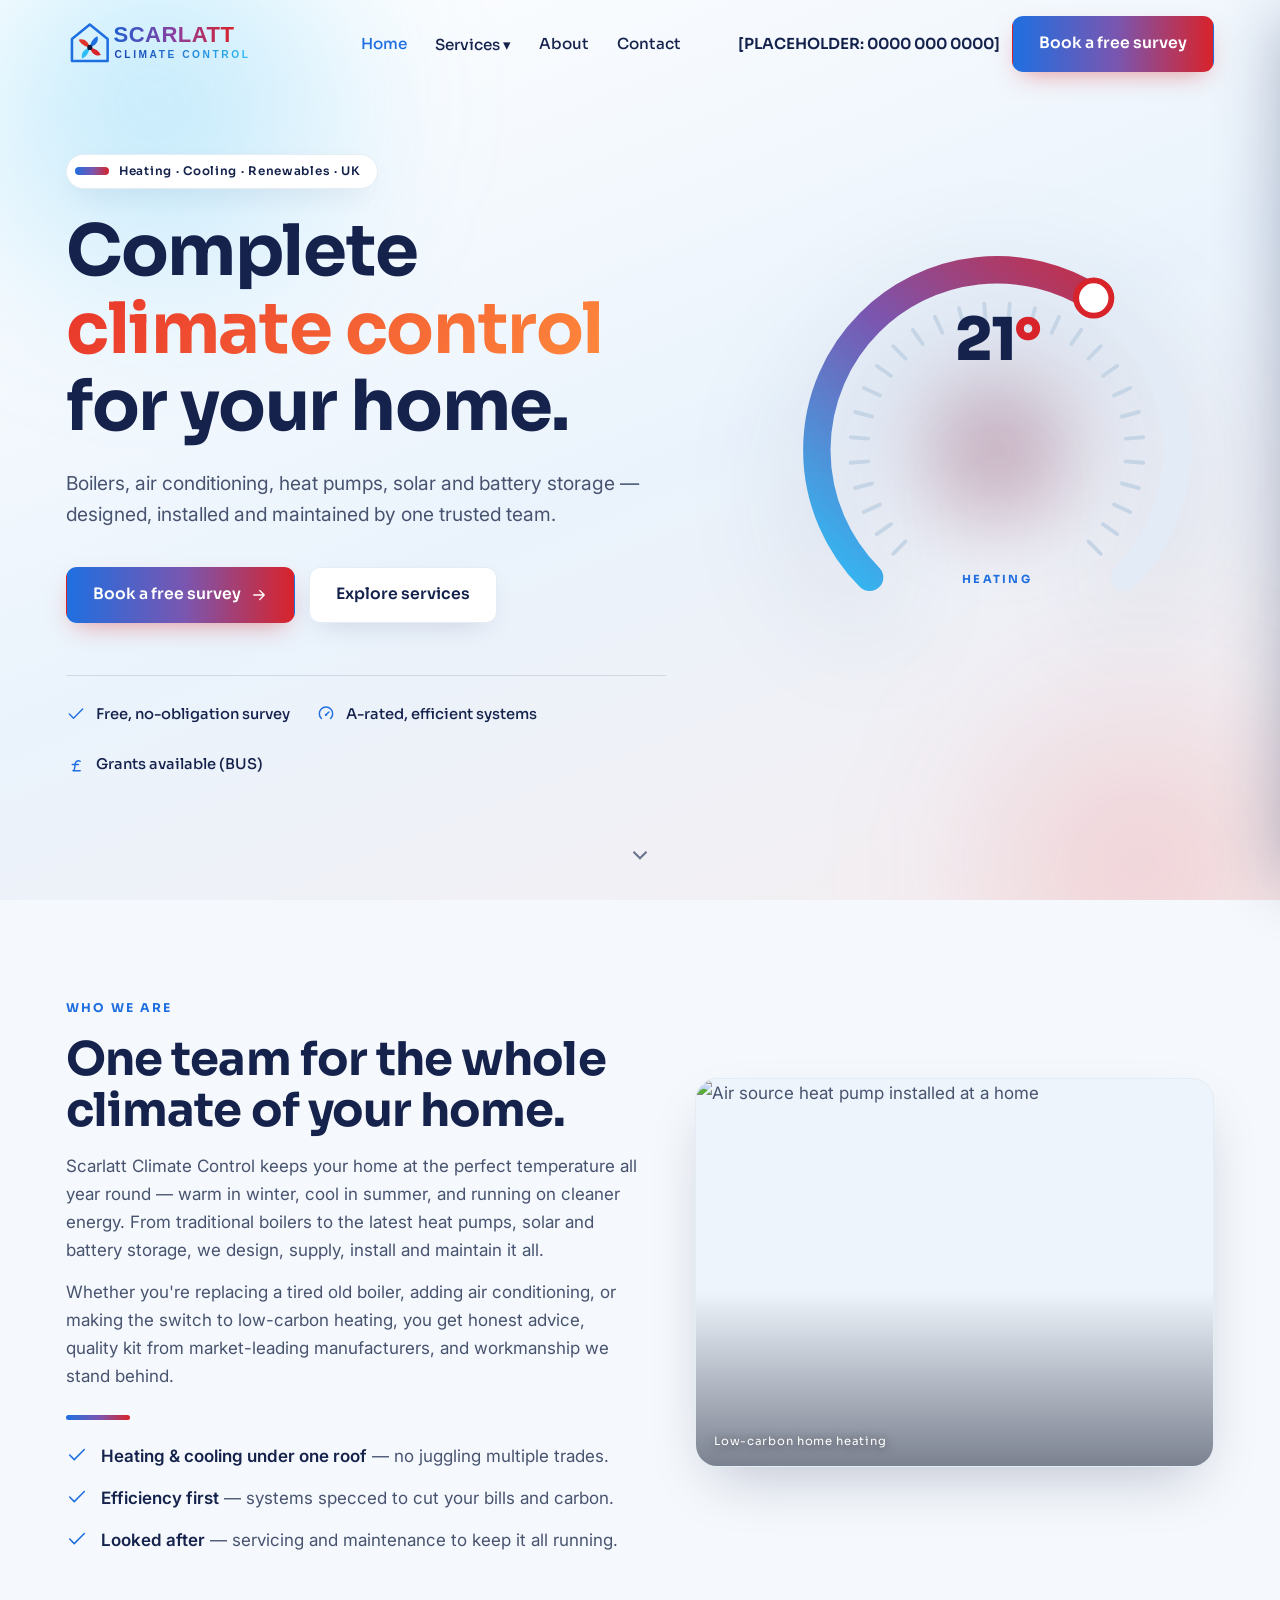
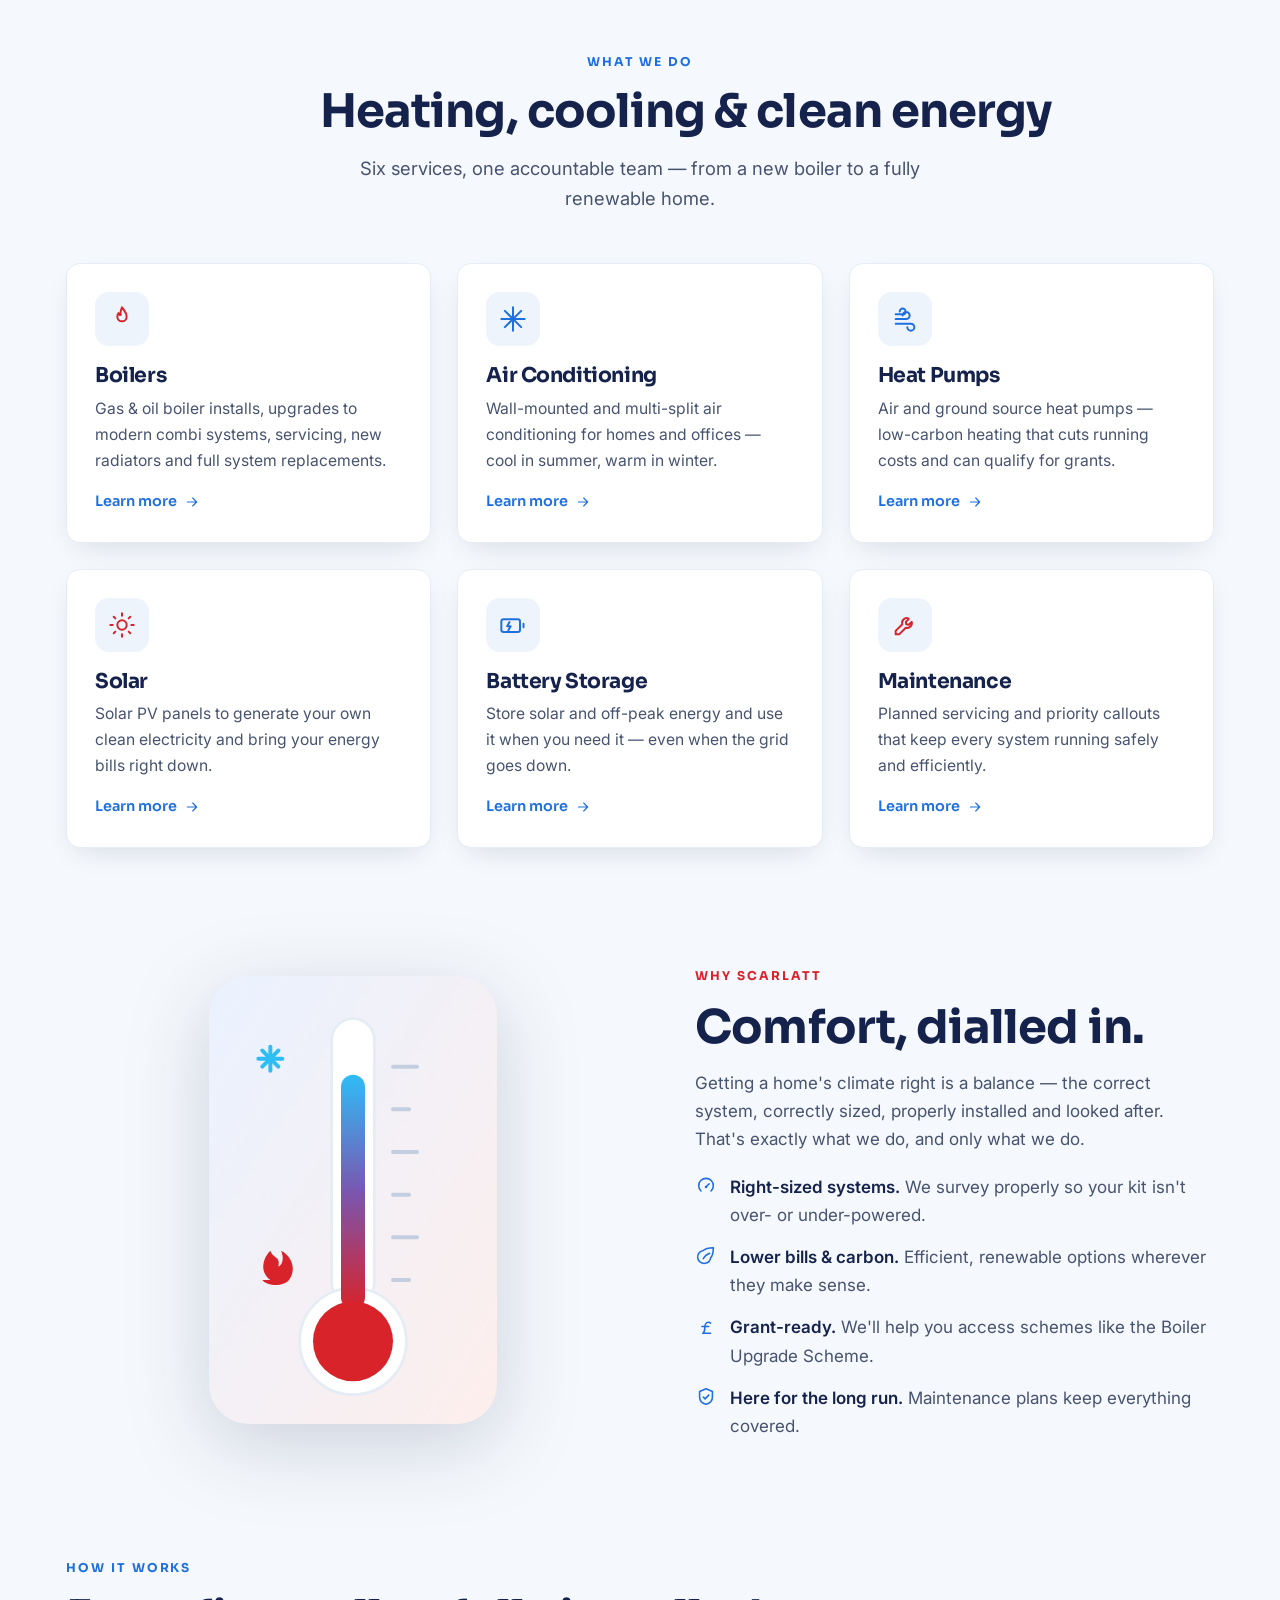
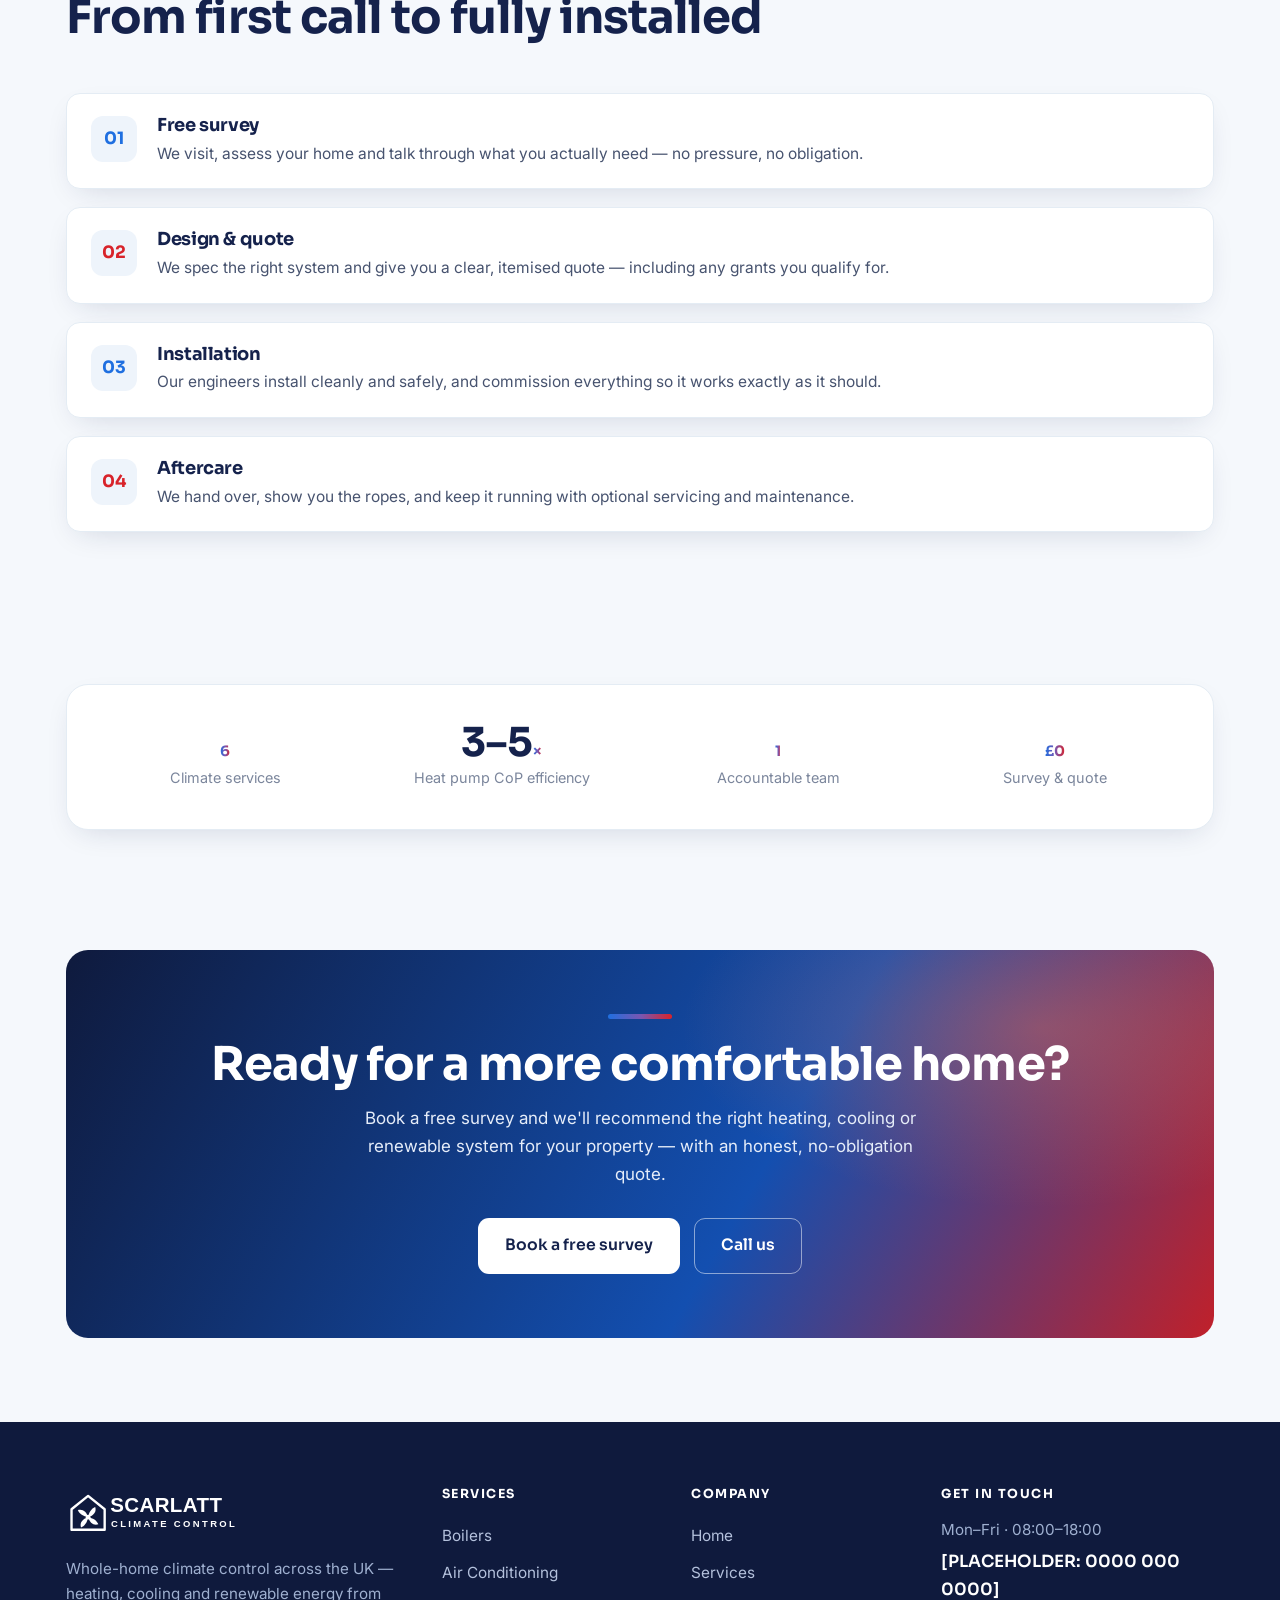
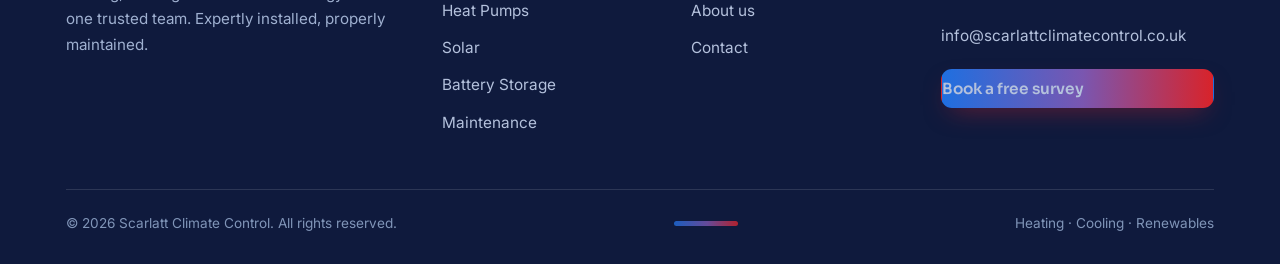
==== commit 410d7ab6: "Fix Services dropdown contrast + one-line headings Co-authored-by: Cursor <cursoragent@cursor.com>" ====
--- a/index.html
+++ b/index.html
@@ -76,7 +76,7 @@
 </div></section>
 
 <section class="sec" style="padding-top:0"><div class="wrap">
-  <div class="sec-head center"><span class="eyebrow">What we do</span><h2>Heating, cooling &amp; clean energy</h2><p class="lead" style="margin:16px auto 0">Six services, one accountable team — from a new boiler to a fully renewable home.</p></div>
+  <div class="sec-head center"><span class="eyebrow">What we do</span><h2 class="hline">Heating, cooling &amp; clean energy</h2><p class="lead" style="margin:16px auto 0">Six services, one accountable team — from a new boiler to a fully renewable home.</p></div>
   <div class="grid g-3"><a class="svc warm" href="boilers.html" data-reveal>
       <div class="ic"><svg viewBox="0 0 24 24" fill="none" stroke="currentColor" stroke-width="1.7" stroke-linecap="round" stroke-linejoin="round"><path d="M12 2c2 3 4 4.5 4 8a4 4 0 1 1-8 0c0-1.2.4-2.2 1-3 .3 1.2 1.2 1.8 2 1.5-1-2 .3-4.7 1-6.5Z"/></svg></div><h3>Boilers</h3><p>Gas & oil boiler installs, upgrades to modern combi systems, servicing, new radiators and full system replacements.</p>
       <span class="go">Learn more <svg viewBox="0 0 24 24" fill="none" stroke="currentColor" stroke-width="1.7" stroke-linecap="round" stroke-linejoin="round"><path d="M5 12h14M13 6l6 6-6 6"/></svg></span></a>
@@ -113,7 +113,7 @@
 </div></section>
 
 <section class="sec" style="padding-top:0"><div class="wrap">
-  <div class="sec-head"><span class="eyebrow">How it works</span><h2>From first call to fully installed</h2></div>
+  <div class="sec-head"><span class="eyebrow">How it works</span><h2 class="hline">From first call to fully installed</h2></div>
   <div class="steps" data-reveal>
     <div class="step"><div class="n"></div><div><h3>Free survey</h3><p>We visit, assess your home and talk through what you actually need — no pressure, no obligation.</p></div></div>
     <div class="step"><div class="n"></div><div><h3>Design &amp; quote</h3><p>We spec the right system and give you a clear, itemised quote — including any grants you qualify for.</p></div></div>
--- a/css/site.css
+++ b/css/site.css
@@ -322,3 +322,14 @@
   .hero-light .hero-copy{max-width:100%}
   .hero-light .inner{position:relative;z-index:2}
 }
+
+/* ===== fix: dropdown links must stay dark on their white panel (override the light nav-link colour) ===== */
+.nav-links .has-drop .drop a{color:var(--slate)}
+.nav-links .has-drop .drop a:hover{color:var(--blue);background:var(--surface2)}
+
+/* ===== single-line headings on desktop ===== */
+.hline{max-width:none!important;white-space:nowrap}
+.split.ov{grid-template-columns:1.32fr .68fr}
+.split .ov-h{font-size:clamp(1.6rem,2.5vw,2.15rem)}
+@media(max-width:980px){.split.ov{grid-template-columns:1fr}}
+@media(max-width:860px){.hline{white-space:normal}}
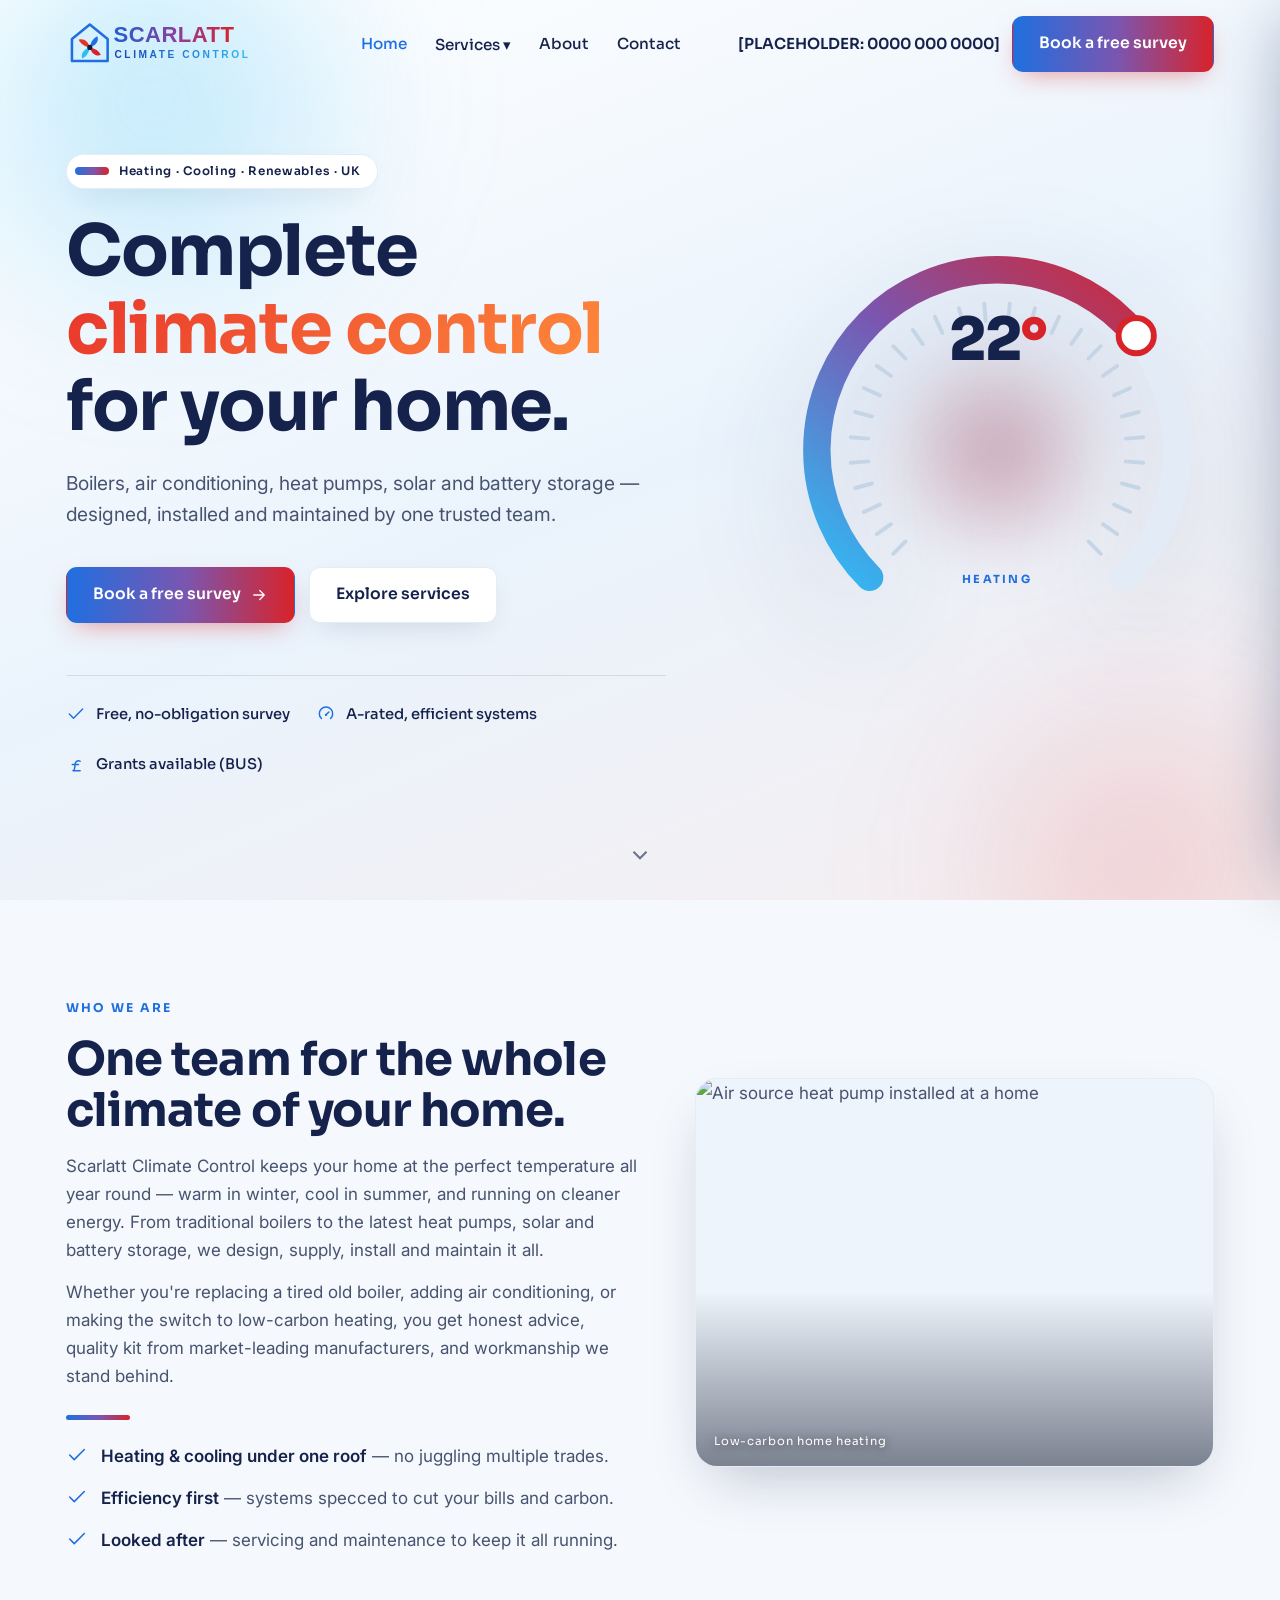
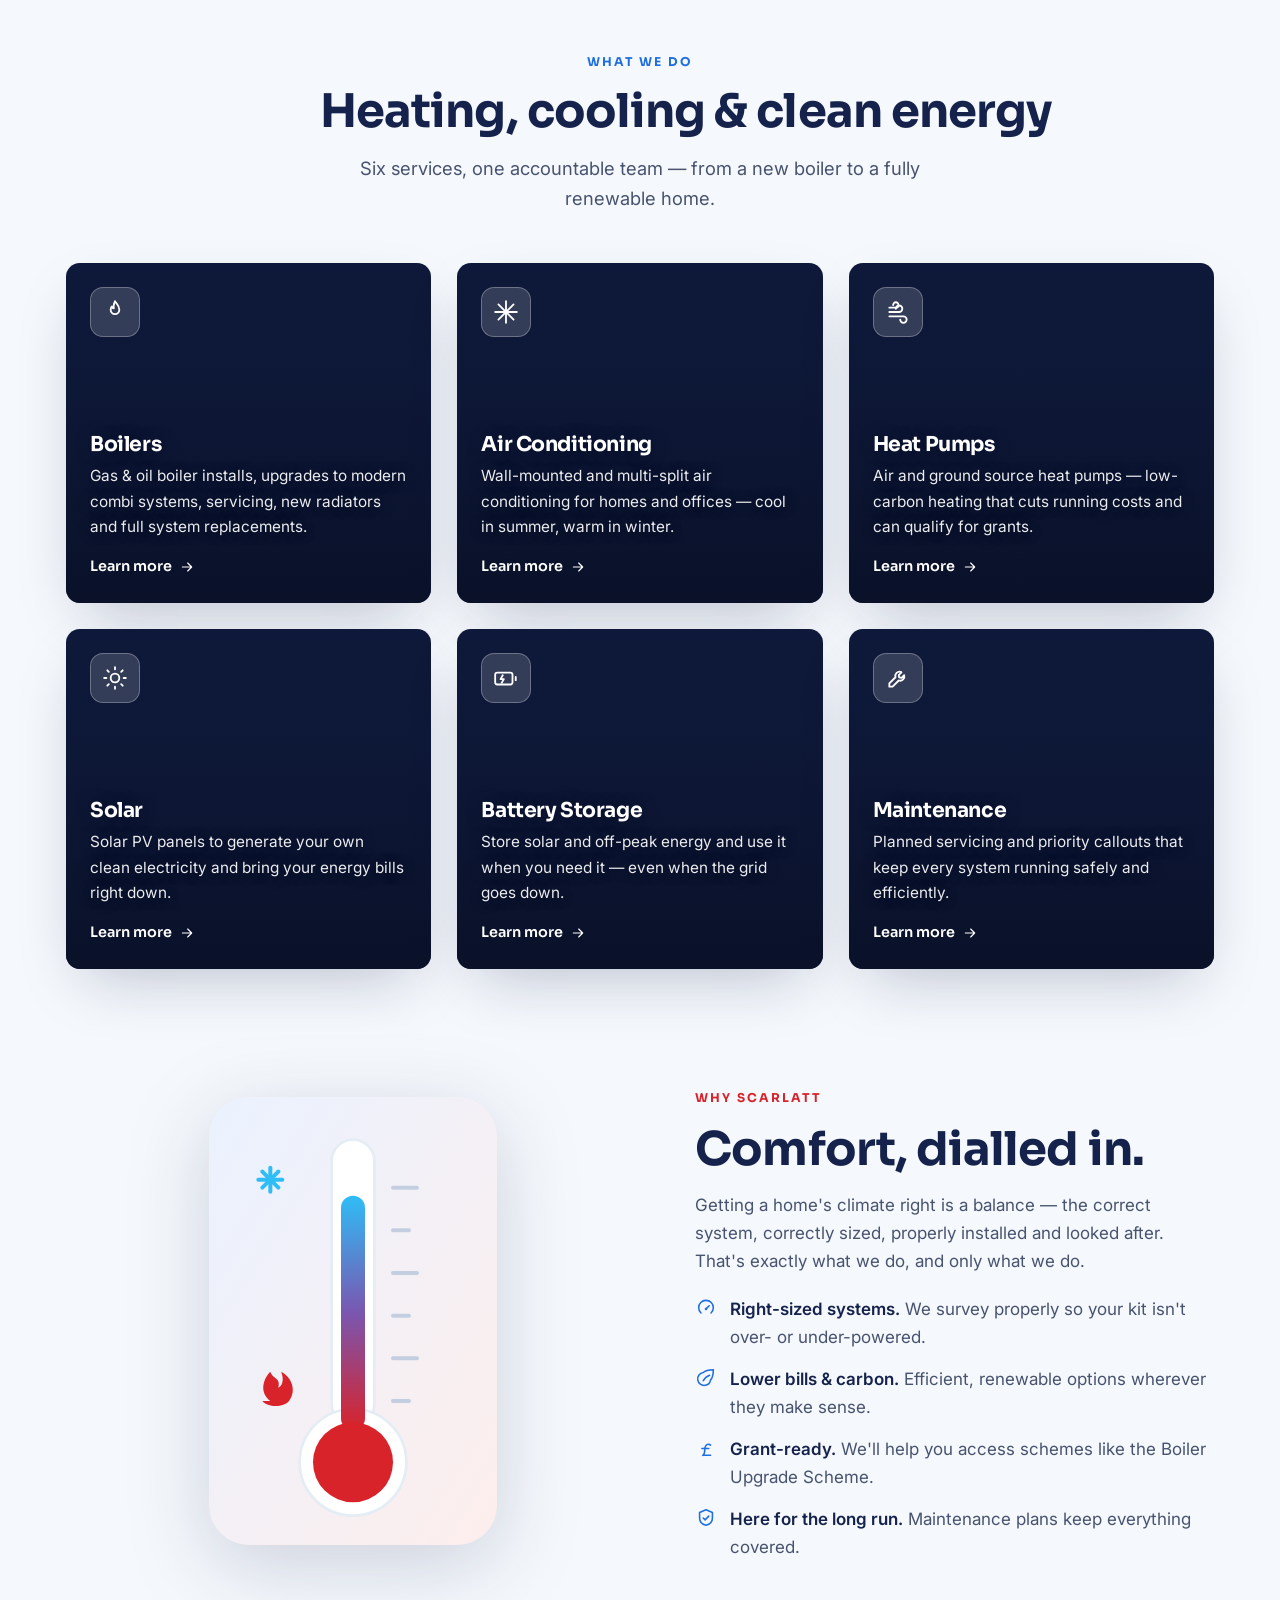
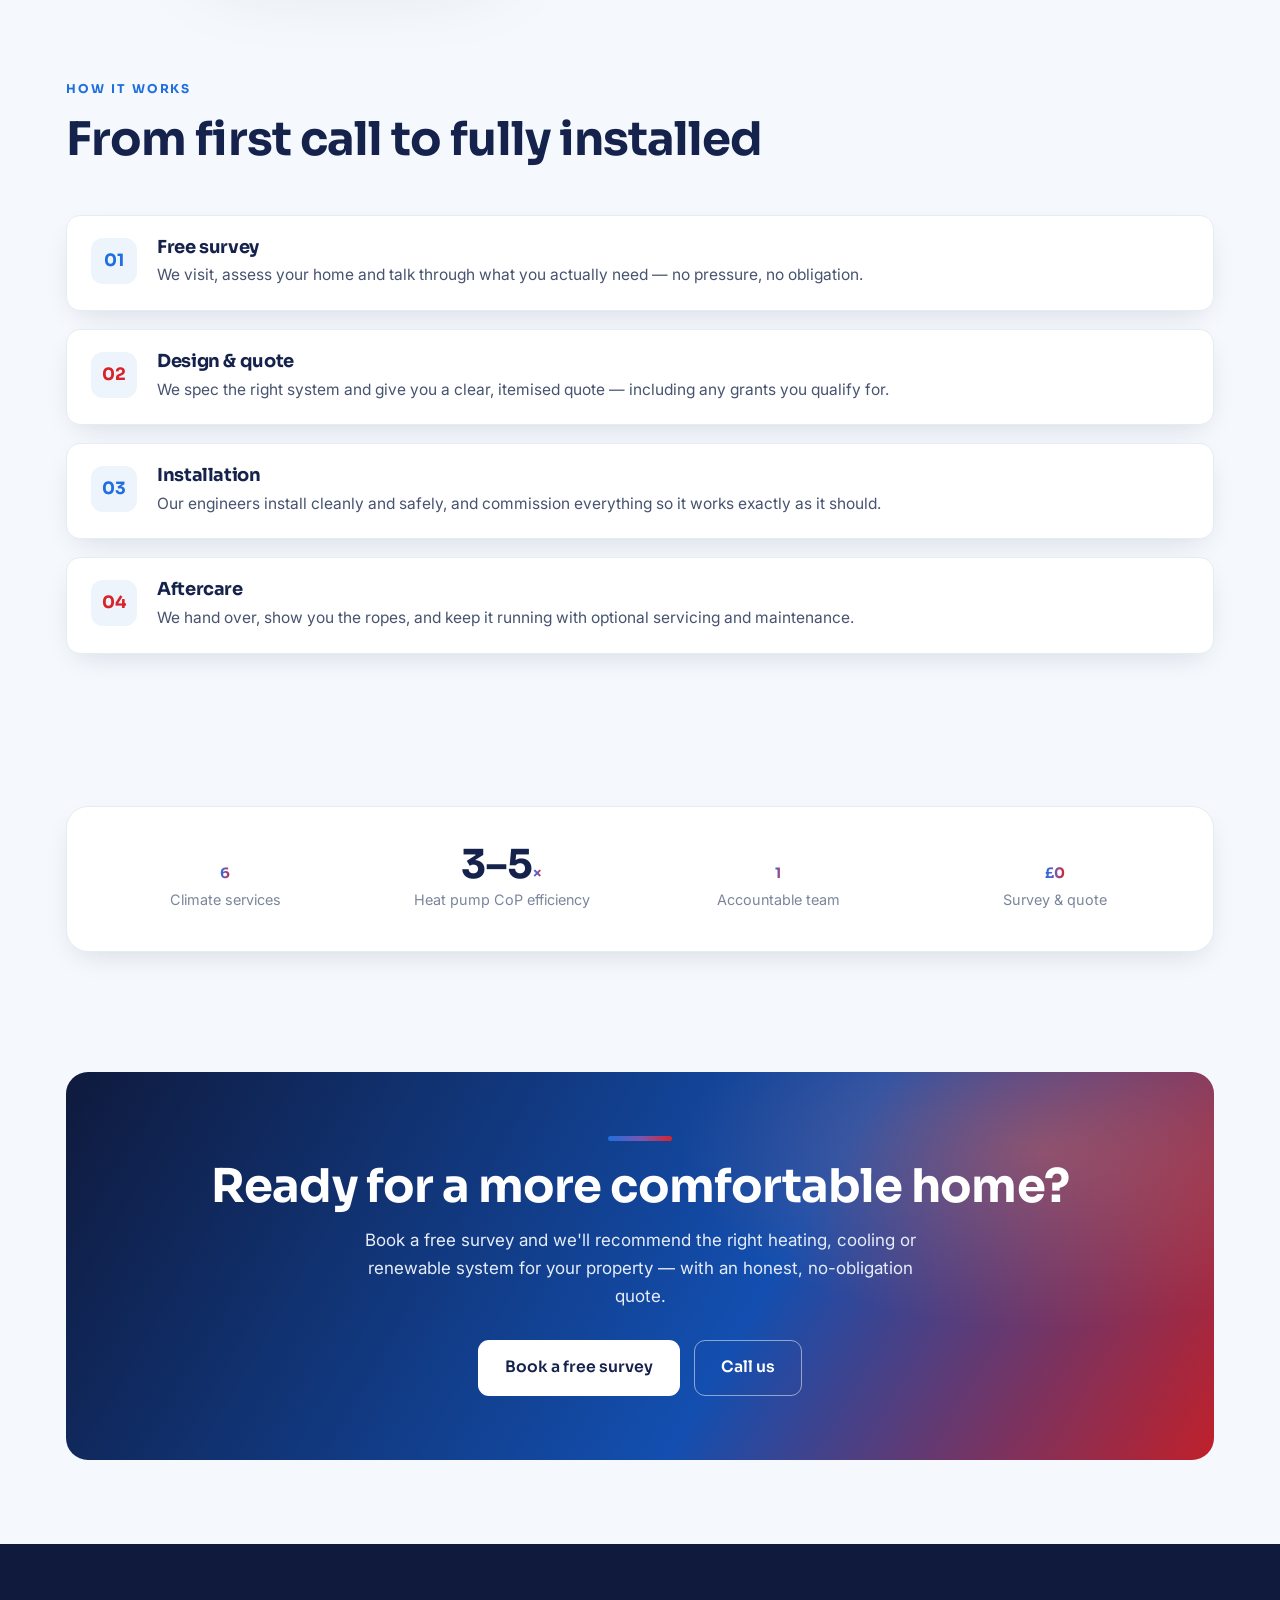
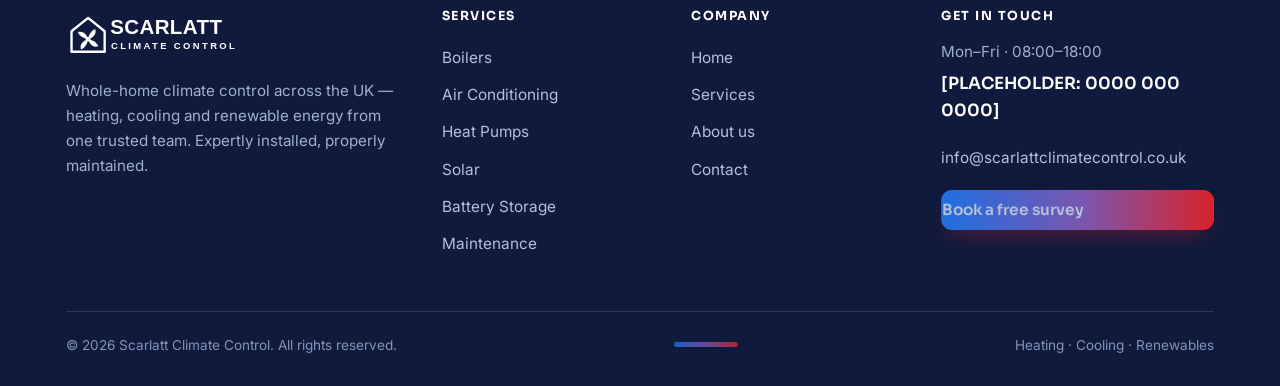
==== commit 1652d2a6: "Image service cards with hover-blur Co-authored-by: Cursor <cursoragent@cursor.com>" ====
--- a/index.html
+++ b/index.html
@@ -77,24 +77,48 @@
 
 <section class="sec" style="padding-top:0"><div class="wrap">
   <div class="sec-head center"><span class="eyebrow">What we do</span><h2 class="hline">Heating, cooling &amp; clean energy</h2><p class="lead" style="margin:16px auto 0">Six services, one accountable team — from a new boiler to a fully renewable home.</p></div>
-  <div class="grid g-3"><a class="svc warm" href="boilers.html" data-reveal>
-      <div class="ic"><svg viewBox="0 0 24 24" fill="none" stroke="currentColor" stroke-width="1.7" stroke-linecap="round" stroke-linejoin="round"><path d="M12 2c2 3 4 4.5 4 8a4 4 0 1 1-8 0c0-1.2.4-2.2 1-3 .3 1.2 1.2 1.8 2 1.5-1-2 .3-4.7 1-6.5Z"/></svg></div><h3>Boilers</h3><p>Gas & oil boiler installs, upgrades to modern combi systems, servicing, new radiators and full system replacements.</p>
-      <span class="go">Learn more <svg viewBox="0 0 24 24" fill="none" stroke="currentColor" stroke-width="1.7" stroke-linecap="round" stroke-linejoin="round"><path d="M5 12h14M13 6l6 6-6 6"/></svg></span></a>
-<a class="svc " href="air-conditioning.html" data-reveal>
-      <div class="ic"><svg viewBox="0 0 24 24" fill="none" stroke="currentColor" stroke-width="1.7" stroke-linecap="round" stroke-linejoin="round"><path d="M12 2v20M2 12h20M5 5l14 14M19 5 5 19"/></svg></div><h3>Air Conditioning</h3><p>Wall-mounted and multi-split air conditioning for homes and offices — cool in summer, warm in winter.</p>
-      <span class="go">Learn more <svg viewBox="0 0 24 24" fill="none" stroke="currentColor" stroke-width="1.7" stroke-linecap="round" stroke-linejoin="round"><path d="M5 12h14M13 6l6 6-6 6"/></svg></span></a>
-<a class="svc " href="heat-pumps.html" data-reveal>
-      <div class="ic"><svg viewBox="0 0 24 24" fill="none" stroke="currentColor" stroke-width="1.7" stroke-linecap="round" stroke-linejoin="round"><path d="M4 8h6a2.5 2.5 0 1 0-2.5-2.5M4 12h9a3 3 0 1 0-3-3M4 16h13a3 3 0 1 1-3 3"/></svg></div><h3>Heat Pumps</h3><p>Air and ground source heat pumps — low-carbon heating that cuts running costs and can qualify for grants.</p>
-      <span class="go">Learn more <svg viewBox="0 0 24 24" fill="none" stroke="currentColor" stroke-width="1.7" stroke-linecap="round" stroke-linejoin="round"><path d="M5 12h14M13 6l6 6-6 6"/></svg></span></a>
-<a class="svc warm" href="solar.html" data-reveal>
-      <div class="ic"><svg viewBox="0 0 24 24" fill="none" stroke="currentColor" stroke-width="1.7" stroke-linecap="round" stroke-linejoin="round"><circle cx="12" cy="12" r="4"/><path d="M12 2v2M12 20v2M2 12h2M20 12h2M4.9 4.9l1.4 1.4M17.7 17.7l1.4 1.4M19.1 4.9l-1.4 1.4M6.3 17.7l-1.4 1.4"/></svg></div><h3>Solar</h3><p>Solar PV panels to generate your own clean electricity and bring your energy bills right down.</p>
-      <span class="go">Learn more <svg viewBox="0 0 24 24" fill="none" stroke="currentColor" stroke-width="1.7" stroke-linecap="round" stroke-linejoin="round"><path d="M5 12h14M13 6l6 6-6 6"/></svg></span></a>
-<a class="svc " href="battery-storage.html" data-reveal>
-      <div class="ic"><svg viewBox="0 0 24 24" fill="none" stroke="currentColor" stroke-width="1.7" stroke-linecap="round" stroke-linejoin="round"><rect x="2" y="7" width="16" height="11" rx="2"/><line x1="21" y1="11" x2="21" y2="14"/><path d="M9 9.5 7 13h3l-2 3.5"/></svg></div><h3>Battery Storage</h3><p>Store solar and off-peak energy and use it when you need it — even when the grid goes down.</p>
-      <span class="go">Learn more <svg viewBox="0 0 24 24" fill="none" stroke="currentColor" stroke-width="1.7" stroke-linecap="round" stroke-linejoin="round"><path d="M5 12h14M13 6l6 6-6 6"/></svg></span></a>
-<a class="svc warm" href="maintenance.html" data-reveal>
-      <div class="ic"><svg viewBox="0 0 24 24" fill="none" stroke="currentColor" stroke-width="1.7" stroke-linecap="round" stroke-linejoin="round"><path d="M14.7 6.3a4 4 0 0 0-5 5L4 17v3h3l5.7-5.7a4 4 0 0 0 5-5l-2.5 2.5-2.1-.4-.4-2.1 2.5-2.5Z"/></svg></div><h3>Maintenance</h3><p>Planned servicing and priority callouts that keep every system running safely and efficiently.</p>
-      <span class="go">Learn more <svg viewBox="0 0 24 24" fill="none" stroke="currentColor" stroke-width="1.7" stroke-linecap="round" stroke-linejoin="round"><path d="M5 12h14M13 6l6 6-6 6"/></svg></span></a></div>
+  <div class="grid g-3"><a class="svc svc-img" href="boilers.html" data-reveal style="--img:url('https://images.pexels.com/photos/7937300/pexels-photo-7937300.jpeg?auto=compress&cs=tinysrgb&w=1200')">
+      <div class="svc-bg"></div><div class="svc-shade"></div><div class="svc-tint"></div>
+      <div class="svc-body">
+        <div class="ic"><svg viewBox="0 0 24 24" fill="none" stroke="currentColor" stroke-width="1.7" stroke-linecap="round" stroke-linejoin="round"><path d="M12 2c2 3 4 4.5 4 8a4 4 0 1 1-8 0c0-1.2.4-2.2 1-3 .3 1.2 1.2 1.8 2 1.5-1-2 .3-4.7 1-6.5Z"/></svg></div>
+        <div class="svc-txt"><h3>Boilers</h3><p>Gas & oil boiler installs, upgrades to modern combi systems, servicing, new radiators and full system replacements.</p>
+        <span class="go">Learn more <svg viewBox="0 0 24 24" fill="none" stroke="currentColor" stroke-width="1.7" stroke-linecap="round" stroke-linejoin="round"><path d="M5 12h14M13 6l6 6-6 6"/></svg></span></div>
+      </div></a>
+<a class="svc svc-img" href="air-conditioning.html" data-reveal style="--img:url('https://images.pexels.com/photos/7347538/pexels-photo-7347538.jpeg?auto=compress&cs=tinysrgb&w=1200')">
+      <div class="svc-bg"></div><div class="svc-shade"></div><div class="svc-tint"></div>
+      <div class="svc-body">
+        <div class="ic"><svg viewBox="0 0 24 24" fill="none" stroke="currentColor" stroke-width="1.7" stroke-linecap="round" stroke-linejoin="round"><path d="M12 2v20M2 12h20M5 5l14 14M19 5 5 19"/></svg></div>
+        <div class="svc-txt"><h3>Air Conditioning</h3><p>Wall-mounted and multi-split air conditioning for homes and offices — cool in summer, warm in winter.</p>
+        <span class="go">Learn more <svg viewBox="0 0 24 24" fill="none" stroke="currentColor" stroke-width="1.7" stroke-linecap="round" stroke-linejoin="round"><path d="M5 12h14M13 6l6 6-6 6"/></svg></span></div>
+      </div></a>
+<a class="svc svc-img" href="heat-pumps.html" data-reveal style="--img:url('https://images.pexels.com/photos/20046692/pexels-photo-20046692.jpeg?auto=compress&cs=tinysrgb&w=1200')">
+      <div class="svc-bg"></div><div class="svc-shade"></div><div class="svc-tint"></div>
+      <div class="svc-body">
+        <div class="ic"><svg viewBox="0 0 24 24" fill="none" stroke="currentColor" stroke-width="1.7" stroke-linecap="round" stroke-linejoin="round"><path d="M4 8h6a2.5 2.5 0 1 0-2.5-2.5M4 12h9a3 3 0 1 0-3-3M4 16h13a3 3 0 1 1-3 3"/></svg></div>
+        <div class="svc-txt"><h3>Heat Pumps</h3><p>Air and ground source heat pumps — low-carbon heating that cuts running costs and can qualify for grants.</p>
+        <span class="go">Learn more <svg viewBox="0 0 24 24" fill="none" stroke="currentColor" stroke-width="1.7" stroke-linecap="round" stroke-linejoin="round"><path d="M5 12h14M13 6l6 6-6 6"/></svg></span></div>
+      </div></a>
+<a class="svc svc-img" href="solar.html" data-reveal style="--img:url('https://images.pexels.com/photos/12243093/pexels-photo-12243093.jpeg?auto=compress&cs=tinysrgb&w=1200')">
+      <div class="svc-bg"></div><div class="svc-shade"></div><div class="svc-tint"></div>
+      <div class="svc-body">
+        <div class="ic"><svg viewBox="0 0 24 24" fill="none" stroke="currentColor" stroke-width="1.7" stroke-linecap="round" stroke-linejoin="round"><circle cx="12" cy="12" r="4"/><path d="M12 2v2M12 20v2M2 12h2M20 12h2M4.9 4.9l1.4 1.4M17.7 17.7l1.4 1.4M19.1 4.9l-1.4 1.4M6.3 17.7l-1.4 1.4"/></svg></div>
+        <div class="svc-txt"><h3>Solar</h3><p>Solar PV panels to generate your own clean electricity and bring your energy bills right down.</p>
+        <span class="go">Learn more <svg viewBox="0 0 24 24" fill="none" stroke="currentColor" stroke-width="1.7" stroke-linecap="round" stroke-linejoin="round"><path d="M5 12h14M13 6l6 6-6 6"/></svg></span></div>
+      </div></a>
+<a class="svc svc-img" href="battery-storage.html" data-reveal style="--img:url('https://images.pexels.com/photos/37929911/pexels-photo-37929911.jpeg?auto=compress&cs=tinysrgb&w=1200')">
+      <div class="svc-bg"></div><div class="svc-shade"></div><div class="svc-tint"></div>
+      <div class="svc-body">
+        <div class="ic"><svg viewBox="0 0 24 24" fill="none" stroke="currentColor" stroke-width="1.7" stroke-linecap="round" stroke-linejoin="round"><rect x="2" y="7" width="16" height="11" rx="2"/><line x1="21" y1="11" x2="21" y2="14"/><path d="M9 9.5 7 13h3l-2 3.5"/></svg></div>
+        <div class="svc-txt"><h3>Battery Storage</h3><p>Store solar and off-peak energy and use it when you need it — even when the grid goes down.</p>
+        <span class="go">Learn more <svg viewBox="0 0 24 24" fill="none" stroke="currentColor" stroke-width="1.7" stroke-linecap="round" stroke-linejoin="round"><path d="M5 12h14M13 6l6 6-6 6"/></svg></span></div>
+      </div></a>
+<a class="svc svc-img" href="maintenance.html" data-reveal style="--img:url('https://images.pexels.com/photos/29226620/pexels-photo-29226620.jpeg?auto=compress&cs=tinysrgb&w=1200')">
+      <div class="svc-bg"></div><div class="svc-shade"></div><div class="svc-tint"></div>
+      <div class="svc-body">
+        <div class="ic"><svg viewBox="0 0 24 24" fill="none" stroke="currentColor" stroke-width="1.7" stroke-linecap="round" stroke-linejoin="round"><path d="M14.7 6.3a4 4 0 0 0-5 5L4 17v3h3l5.7-5.7a4 4 0 0 0 5-5l-2.5 2.5-2.1-.4-.4-2.1 2.5-2.5Z"/></svg></div>
+        <div class="svc-txt"><h3>Maintenance</h3><p>Planned servicing and priority callouts that keep every system running safely and efficiently.</p>
+        <span class="go">Learn more <svg viewBox="0 0 24 24" fill="none" stroke="currentColor" stroke-width="1.7" stroke-linecap="round" stroke-linejoin="round"><path d="M5 12h14M13 6l6 6-6 6"/></svg></span></div>
+      </div></a></div>
 </div></section>
 
 <section class="sec" style="padding-top:0"><div class="wrap split">
--- a/css/site.css
+++ b/css/site.css
@@ -333,3 +333,24 @@
 .split .ov-h{font-size:clamp(1.6rem,2.5vw,2.15rem)}
 @media(max-width:980px){.split.ov{grid-template-columns:1fr}}
 @media(max-width:860px){.hline{white-space:normal}}
+
+/* ===== image service cards (hover-blur reveal) ===== */
+.svc-img{padding:0;border:0;min-height:340px;display:flex;flex-direction:column;color:#fff;overflow:hidden;box-shadow:var(--sh-lg);background:var(--navy)}
+.svc-img::before{display:none}
+.svc-img .svc-bg{position:absolute;inset:0;z-index:0;background:var(--img) center/cover no-repeat;transform:scale(1.03);transition:filter .55s var(--ease),transform .6s var(--ease)}
+.svc-img .svc-shade{position:absolute;inset:0;z-index:1;background:linear-gradient(180deg,rgba(9,16,38,.12),rgba(9,16,38,.32) 42%,rgba(9,16,38,.86));transition:.4s var(--ease)}
+.svc-img .svc-tint{position:absolute;inset:0;z-index:1;opacity:0;background:linear-gradient(135deg,rgba(31,111,224,.55),rgba(15,26,61,.30) 46%,rgba(216,35,42,.5));transition:opacity .45s var(--ease)}
+.svc-img .svc-body{position:relative;z-index:2;display:flex;flex-direction:column;height:100%;flex:1;padding:24px}
+.svc-img .ic{width:50px;height:50px;border-radius:13px;display:grid;place-items:center;background:rgba(255,255,255,.16);border:1px solid rgba(255,255,255,.28);backdrop-filter:blur(6px);-webkit-backdrop-filter:blur(6px);margin:0 0 auto}
+.svc-img .ic svg{width:26px;height:26px;color:#fff}
+.svc-img:hover .ic{background:rgba(255,255,255,.16)}
+.svc-img .svc-txt{margin-top:16px}
+.svc-img h3{color:#fff;margin-bottom:8px;text-shadow:0 1px 14px rgba(9,16,38,.5)}
+.svc-img p{color:rgba(255,255,255,.92);font-size:.96rem;text-shadow:0 1px 12px rgba(9,16,38,.55)}
+.svc-img .go{display:inline-flex;align-items:center;gap:7px;margin-top:16px;font-family:'Sora';font-weight:600;font-size:.9rem;color:#fff;transition:.2s}
+.svc-img .go svg{width:16px;height:16px;transition:.2s}
+.svc-img:hover{transform:translateY(-6px);box-shadow:var(--sh-lg)}
+.svc-img:hover .svc-bg{filter:blur(5px) saturate(1.05);transform:scale(1.11)}
+.svc-img:hover .svc-tint{opacity:1}
+.svc-img:hover .go{color:var(--cyan)}
+.svc-img:hover .go svg{transform:translateX(5px)}
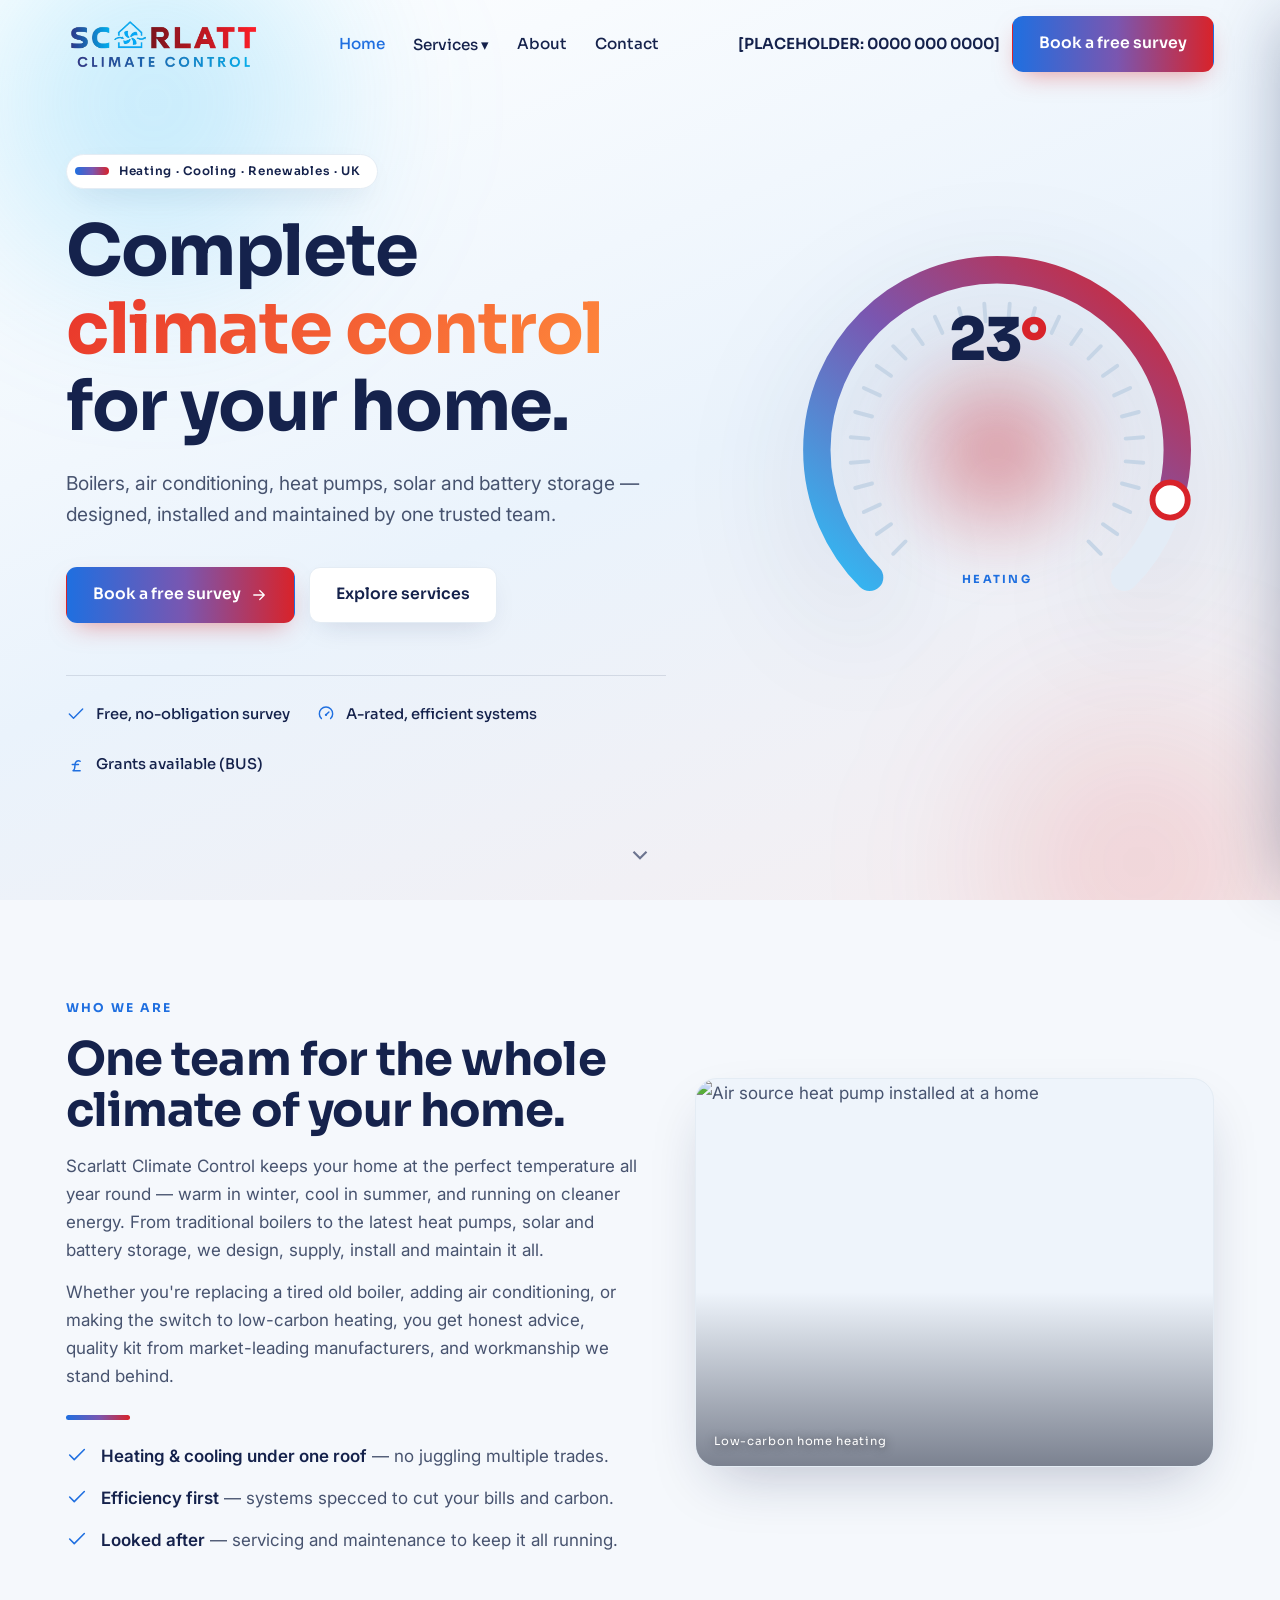
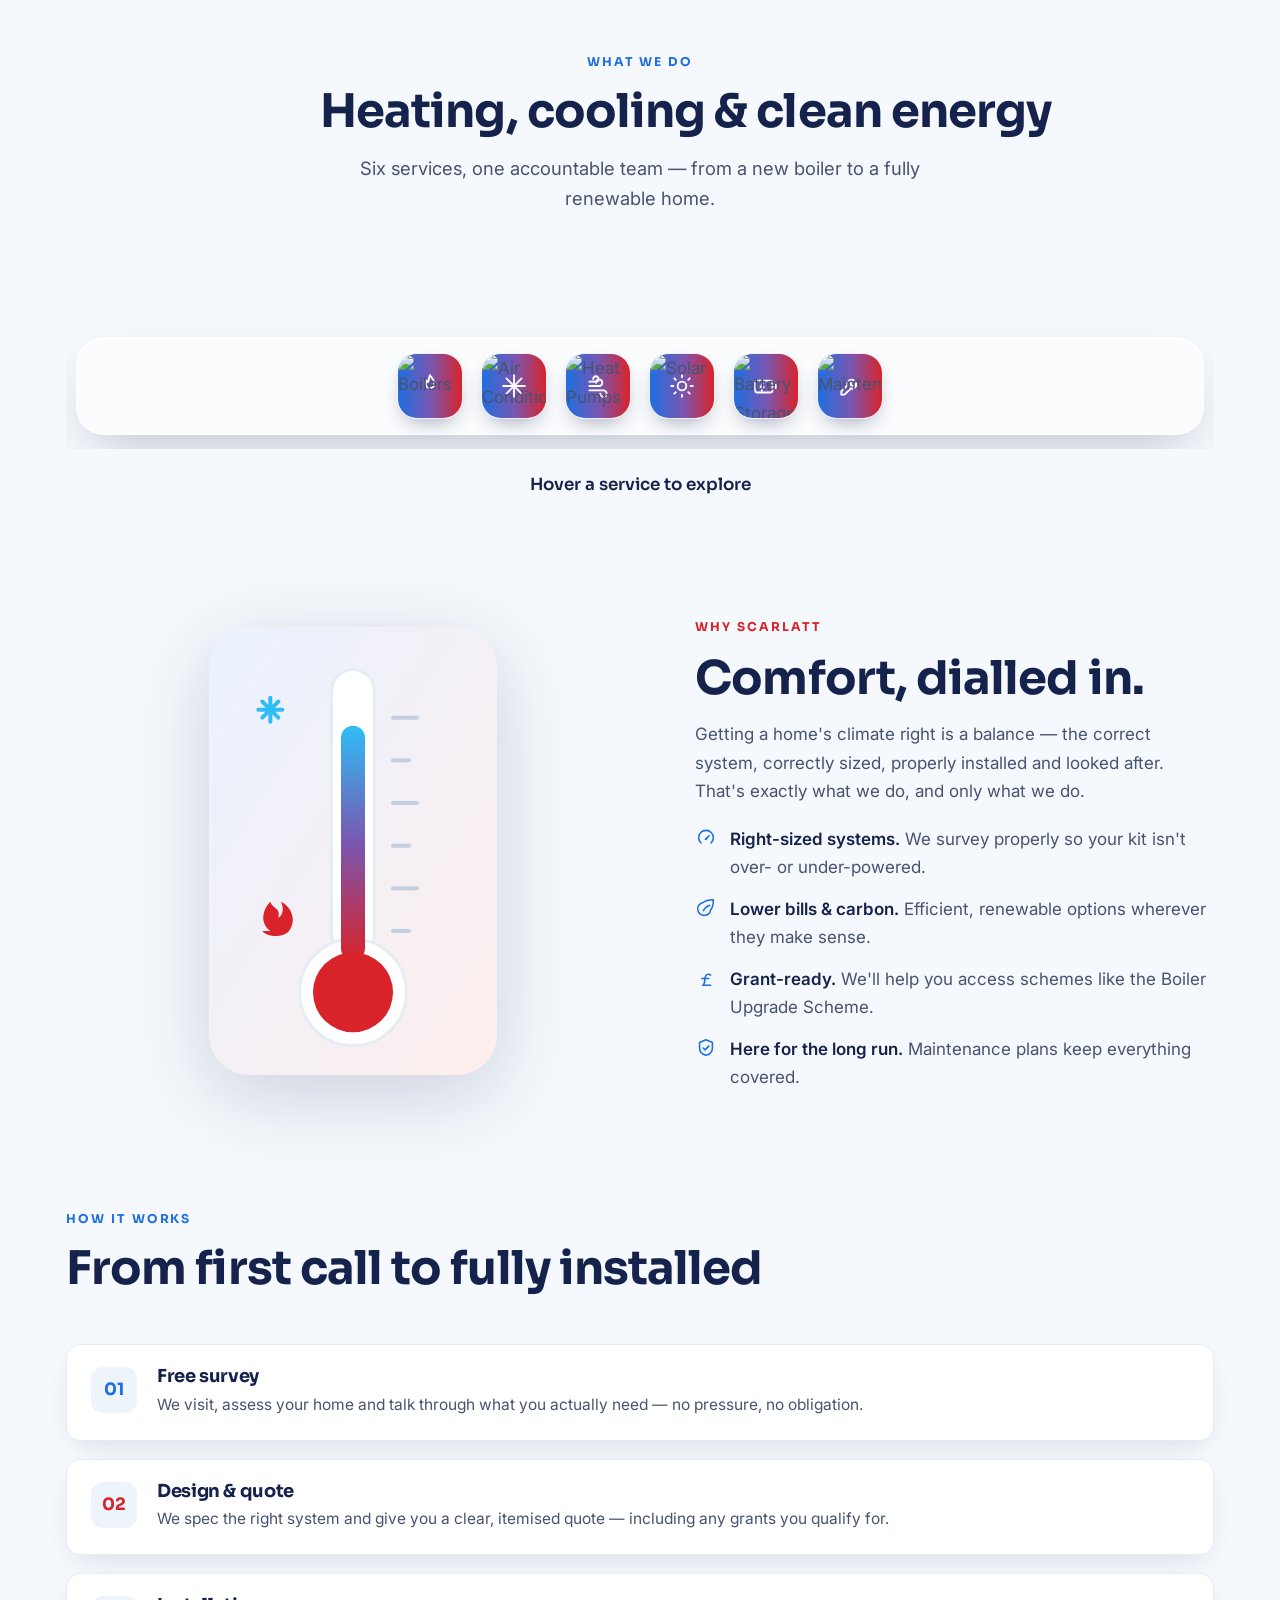
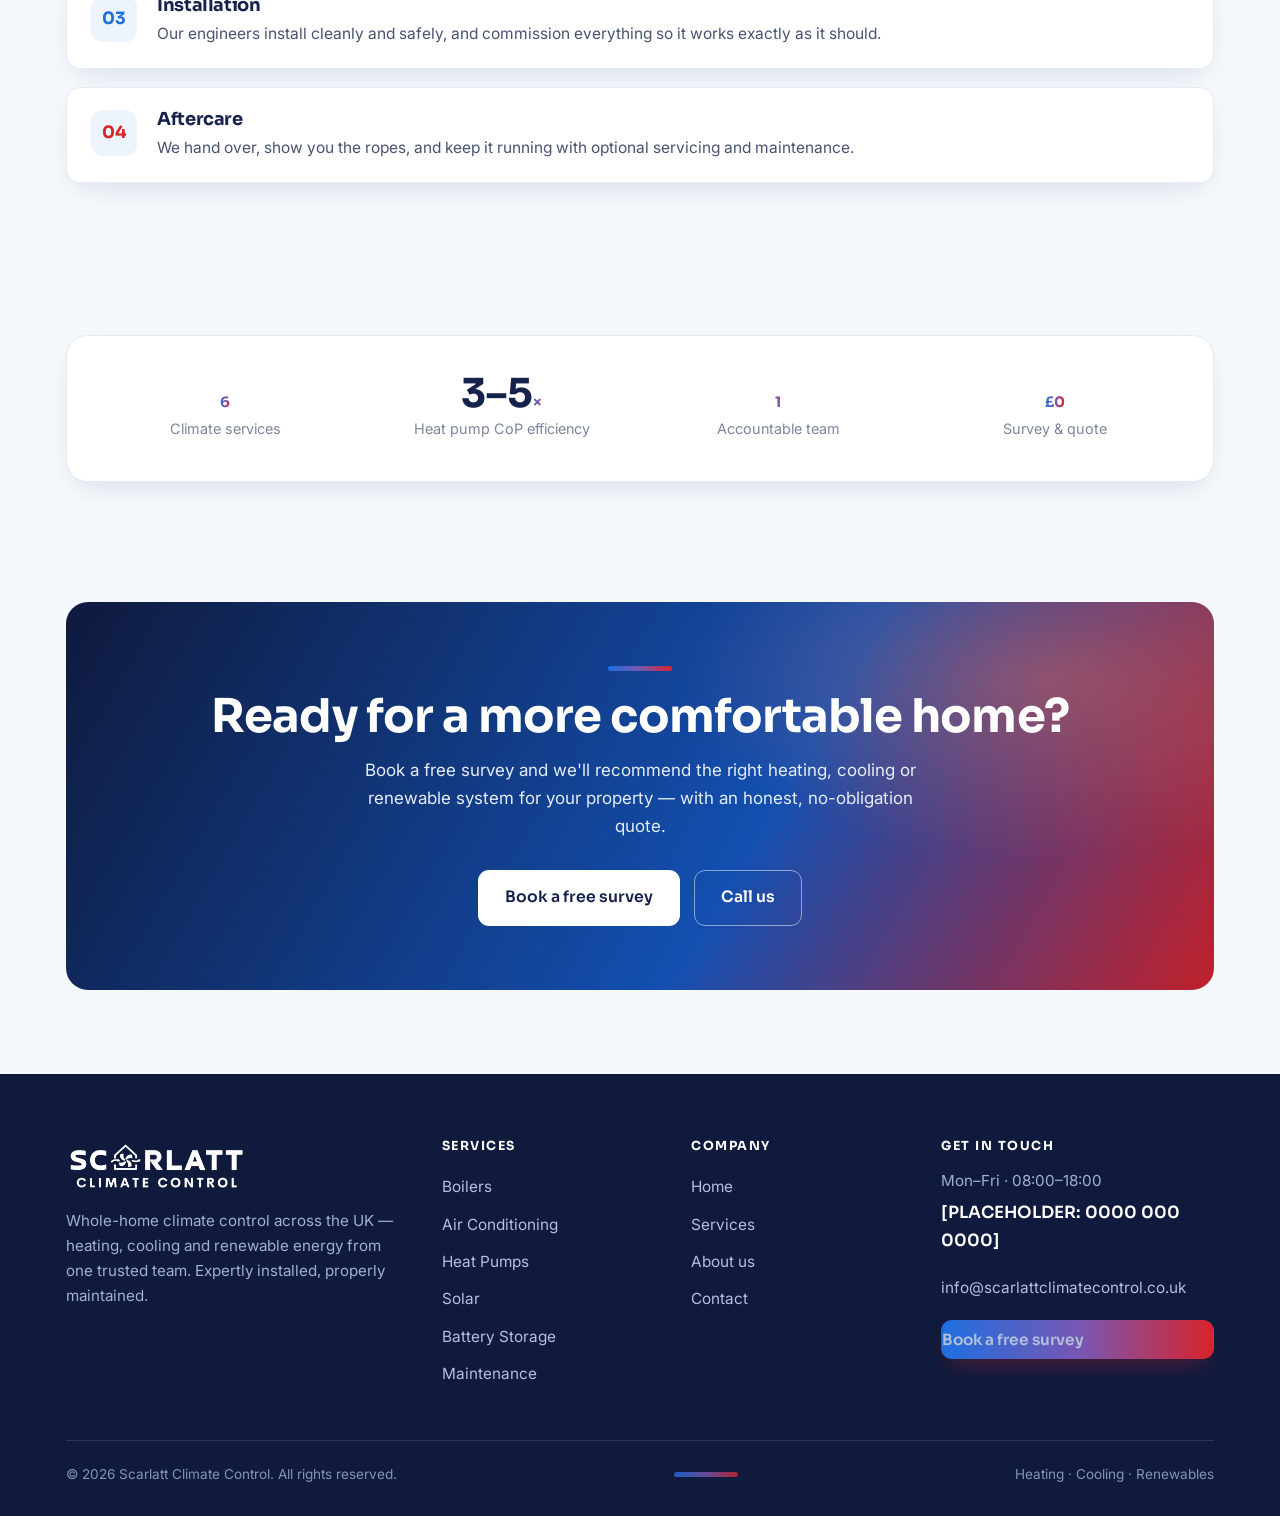
==== commit f0ce50cc: "Service dock (magnifying bubbles) on homepage Co-authored-by: Cursor <cursoragent@cursor.com>" ====
--- a/index.html
+++ b/index.html
@@ -7,7 +7,7 @@
 <link rel="stylesheet" href="css/site.css">
 </head><body class="home">
 <header class="site"><div class="bar">
-  <a class="brand" href="index.html"><img src="assets/logo.svg" alt="Scarlatt Climate Control"></a>
+  <a class="brand" href="index.html"><img src="assets/logo.png" alt="Scarlatt Climate Control"></a>
   <nav class="nav-links">
     <a href="index.html" class="active">Home</a>
     <div class="has-drop"><a href="services.html" class="">Services ▾</a><div class="drop"><a href="boilers.html"><span class="d"></span>Boilers</a><a href="air-conditioning.html"><span class="d"></span>Air Conditioning</a><a href="heat-pumps.html"><span class="d"></span>Heat Pumps</a><a href="solar.html"><span class="d"></span>Solar</a><a href="battery-storage.html"><span class="d"></span>Battery Storage</a><a href="maintenance.html"><span class="d"></span>Maintenance</a></div></div>
@@ -77,48 +77,26 @@
 
 <section class="sec" style="padding-top:0"><div class="wrap">
   <div class="sec-head center"><span class="eyebrow">What we do</span><h2 class="hline">Heating, cooling &amp; clean energy</h2><p class="lead" style="margin:16px auto 0">Six services, one accountable team — from a new boiler to a fully renewable home.</p></div>
-  <div class="grid g-3"><a class="svc svc-img" href="boilers.html" data-reveal style="--img:url('https://images.pexels.com/photos/7937300/pexels-photo-7937300.jpeg?auto=compress&cs=tinysrgb&w=1200')">
-      <div class="svc-bg"></div><div class="svc-shade"></div><div class="svc-tint"></div>
-      <div class="svc-body">
-        <div class="ic"><svg viewBox="0 0 24 24" fill="none" stroke="currentColor" stroke-width="1.7" stroke-linecap="round" stroke-linejoin="round"><path d="M12 2c2 3 4 4.5 4 8a4 4 0 1 1-8 0c0-1.2.4-2.2 1-3 .3 1.2 1.2 1.8 2 1.5-1-2 .3-4.7 1-6.5Z"/></svg></div>
-        <div class="svc-txt"><h3>Boilers</h3><p>Gas & oil boiler installs, upgrades to modern combi systems, servicing, new radiators and full system replacements.</p>
-        <span class="go">Learn more <svg viewBox="0 0 24 24" fill="none" stroke="currentColor" stroke-width="1.7" stroke-linecap="round" stroke-linejoin="round"><path d="M5 12h14M13 6l6 6-6 6"/></svg></span></div>
-      </div></a>
-<a class="svc svc-img" href="air-conditioning.html" data-reveal style="--img:url('https://images.pexels.com/photos/7347538/pexels-photo-7347538.jpeg?auto=compress&cs=tinysrgb&w=1200')">
-      <div class="svc-bg"></div><div class="svc-shade"></div><div class="svc-tint"></div>
-      <div class="svc-body">
-        <div class="ic"><svg viewBox="0 0 24 24" fill="none" stroke="currentColor" stroke-width="1.7" stroke-linecap="round" stroke-linejoin="round"><path d="M12 2v20M2 12h20M5 5l14 14M19 5 5 19"/></svg></div>
-        <div class="svc-txt"><h3>Air Conditioning</h3><p>Wall-mounted and multi-split air conditioning for homes and offices — cool in summer, warm in winter.</p>
-        <span class="go">Learn more <svg viewBox="0 0 24 24" fill="none" stroke="currentColor" stroke-width="1.7" stroke-linecap="round" stroke-linejoin="round"><path d="M5 12h14M13 6l6 6-6 6"/></svg></span></div>
-      </div></a>
-<a class="svc svc-img" href="heat-pumps.html" data-reveal style="--img:url('https://images.pexels.com/photos/20046692/pexels-photo-20046692.jpeg?auto=compress&cs=tinysrgb&w=1200')">
-      <div class="svc-bg"></div><div class="svc-shade"></div><div class="svc-tint"></div>
-      <div class="svc-body">
-        <div class="ic"><svg viewBox="0 0 24 24" fill="none" stroke="currentColor" stroke-width="1.7" stroke-linecap="round" stroke-linejoin="round"><path d="M4 8h6a2.5 2.5 0 1 0-2.5-2.5M4 12h9a3 3 0 1 0-3-3M4 16h13a3 3 0 1 1-3 3"/></svg></div>
-        <div class="svc-txt"><h3>Heat Pumps</h3><p>Air and ground source heat pumps — low-carbon heating that cuts running costs and can qualify for grants.</p>
-        <span class="go">Learn more <svg viewBox="0 0 24 24" fill="none" stroke="currentColor" stroke-width="1.7" stroke-linecap="round" stroke-linejoin="round"><path d="M5 12h14M13 6l6 6-6 6"/></svg></span></div>
-      </div></a>
-<a class="svc svc-img" href="solar.html" data-reveal style="--img:url('https://images.pexels.com/photos/12243093/pexels-photo-12243093.jpeg?auto=compress&cs=tinysrgb&w=1200')">
-      <div class="svc-bg"></div><div class="svc-shade"></div><div class="svc-tint"></div>
-      <div class="svc-body">
-        <div class="ic"><svg viewBox="0 0 24 24" fill="none" stroke="currentColor" stroke-width="1.7" stroke-linecap="round" stroke-linejoin="round"><circle cx="12" cy="12" r="4"/><path d="M12 2v2M12 20v2M2 12h2M20 12h2M4.9 4.9l1.4 1.4M17.7 17.7l1.4 1.4M19.1 4.9l-1.4 1.4M6.3 17.7l-1.4 1.4"/></svg></div>
-        <div class="svc-txt"><h3>Solar</h3><p>Solar PV panels to generate your own clean electricity and bring your energy bills right down.</p>
-        <span class="go">Learn more <svg viewBox="0 0 24 24" fill="none" stroke="currentColor" stroke-width="1.7" stroke-linecap="round" stroke-linejoin="round"><path d="M5 12h14M13 6l6 6-6 6"/></svg></span></div>
-      </div></a>
-<a class="svc svc-img" href="battery-storage.html" data-reveal style="--img:url('https://images.pexels.com/photos/37929911/pexels-photo-37929911.jpeg?auto=compress&cs=tinysrgb&w=1200')">
-      <div class="svc-bg"></div><div class="svc-shade"></div><div class="svc-tint"></div>
-      <div class="svc-body">
-        <div class="ic"><svg viewBox="0 0 24 24" fill="none" stroke="currentColor" stroke-width="1.7" stroke-linecap="round" stroke-linejoin="round"><rect x="2" y="7" width="16" height="11" rx="2"/><line x1="21" y1="11" x2="21" y2="14"/><path d="M9 9.5 7 13h3l-2 3.5"/></svg></div>
-        <div class="svc-txt"><h3>Battery Storage</h3><p>Store solar and off-peak energy and use it when you need it — even when the grid goes down.</p>
-        <span class="go">Learn more <svg viewBox="0 0 24 24" fill="none" stroke="currentColor" stroke-width="1.7" stroke-linecap="round" stroke-linejoin="round"><path d="M5 12h14M13 6l6 6-6 6"/></svg></span></div>
-      </div></a>
-<a class="svc svc-img" href="maintenance.html" data-reveal style="--img:url('https://images.pexels.com/photos/29226620/pexels-photo-29226620.jpeg?auto=compress&cs=tinysrgb&w=1200')">
-      <div class="svc-bg"></div><div class="svc-shade"></div><div class="svc-tint"></div>
-      <div class="svc-body">
-        <div class="ic"><svg viewBox="0 0 24 24" fill="none" stroke="currentColor" stroke-width="1.7" stroke-linecap="round" stroke-linejoin="round"><path d="M14.7 6.3a4 4 0 0 0-5 5L4 17v3h3l5.7-5.7a4 4 0 0 0 5-5l-2.5 2.5-2.1-.4-.4-2.1 2.5-2.5Z"/></svg></div>
-        <div class="svc-txt"><h3>Maintenance</h3><p>Planned servicing and priority callouts that keep every system running safely and efficiently.</p>
-        <span class="go">Learn more <svg viewBox="0 0 24 24" fill="none" stroke="currentColor" stroke-width="1.7" stroke-linecap="round" stroke-linejoin="round"><path d="M5 12h14M13 6l6 6-6 6"/></svg></span></div>
-      </div></a></div>
+  <div class="dock-wrap"><div class="dock"><a class="dock-item" href="boilers.html" data-name="Boilers" data-desc="Gas & oil boilers, servicing & replacements">
+      <span class="tip">Boilers</span>
+      <span class="bub"><span class="ic"><svg viewBox="0 0 24 24" fill="none" stroke="currentColor" stroke-width="1.7" stroke-linecap="round" stroke-linejoin="round"><path d="M12 2c2 3 4 4.5 4 8a4 4 0 1 1-8 0c0-1.2.4-2.2 1-3 .3 1.2 1.2 1.8 2 1.5-1-2 .3-4.7 1-6.5Z"/></svg></span><img loading="lazy" alt="Boilers" src="https://images.pexels.com/photos/7937300/pexels-photo-7937300.jpeg?auto=compress&cs=tinysrgb&w=1200"></span>
+      <span class="dock-lab">Boilers</span></a><a class="dock-item" href="air-conditioning.html" data-name="Air Conditioning" data-desc="Wall & multi-split AC — cool or warm">
+      <span class="tip">Air Conditioning</span>
+      <span class="bub"><span class="ic"><svg viewBox="0 0 24 24" fill="none" stroke="currentColor" stroke-width="1.7" stroke-linecap="round" stroke-linejoin="round"><path d="M12 2v20M2 12h20M5 5l14 14M19 5 5 19"/></svg></span><img loading="lazy" alt="Air Conditioning" src="https://images.pexels.com/photos/7347538/pexels-photo-7347538.jpeg?auto=compress&cs=tinysrgb&w=1200"></span>
+      <span class="dock-lab">Air Conditioning</span></a><a class="dock-item" href="heat-pumps.html" data-name="Heat Pumps" data-desc="Low-carbon air & ground source heating">
+      <span class="tip">Heat Pumps</span>
+      <span class="bub"><span class="ic"><svg viewBox="0 0 24 24" fill="none" stroke="currentColor" stroke-width="1.7" stroke-linecap="round" stroke-linejoin="round"><path d="M4 8h6a2.5 2.5 0 1 0-2.5-2.5M4 12h9a3 3 0 1 0-3-3M4 16h13a3 3 0 1 1-3 3"/></svg></span><img loading="lazy" alt="Heat Pumps" src="https://images.pexels.com/photos/20046692/pexels-photo-20046692.jpeg?auto=compress&cs=tinysrgb&w=1200"></span>
+      <span class="dock-lab">Heat Pumps</span></a><a class="dock-item" href="solar.html" data-name="Solar" data-desc="Solar PV to cut your energy bills">
+      <span class="tip">Solar</span>
+      <span class="bub"><span class="ic"><svg viewBox="0 0 24 24" fill="none" stroke="currentColor" stroke-width="1.7" stroke-linecap="round" stroke-linejoin="round"><circle cx="12" cy="12" r="4"/><path d="M12 2v2M12 20v2M2 12h2M20 12h2M4.9 4.9l1.4 1.4M17.7 17.7l1.4 1.4M19.1 4.9l-1.4 1.4M6.3 17.7l-1.4 1.4"/></svg></span><img loading="lazy" alt="Solar" src="https://images.pexels.com/photos/12243093/pexels-photo-12243093.jpeg?auto=compress&cs=tinysrgb&w=1200"></span>
+      <span class="dock-lab">Solar</span></a><a class="dock-item" href="battery-storage.html" data-name="Battery Storage" data-desc="Store solar & off-peak energy">
+      <span class="tip">Battery Storage</span>
+      <span class="bub"><span class="ic"><svg viewBox="0 0 24 24" fill="none" stroke="currentColor" stroke-width="1.7" stroke-linecap="round" stroke-linejoin="round"><rect x="2" y="7" width="16" height="11" rx="2"/><line x1="21" y1="11" x2="21" y2="14"/><path d="M9 9.5 7 13h3l-2 3.5"/></svg></span><img loading="lazy" alt="Battery Storage" src="https://images.pexels.com/photos/37929911/pexels-photo-37929911.jpeg?auto=compress&cs=tinysrgb&w=1200"></span>
+      <span class="dock-lab">Battery Storage</span></a><a class="dock-item" href="maintenance.html" data-name="Maintenance" data-desc="Planned servicing & priority callouts">
+      <span class="tip">Maintenance</span>
+      <span class="bub"><span class="ic"><svg viewBox="0 0 24 24" fill="none" stroke="currentColor" stroke-width="1.7" stroke-linecap="round" stroke-linejoin="round"><path d="M14.7 6.3a4 4 0 0 0-5 5L4 17v3h3l5.7-5.7a4 4 0 0 0 5-5l-2.5 2.5-2.1-.4-.4-2.1 2.5-2.5Z"/></svg></span><img loading="lazy" alt="Maintenance" src="https://images.pexels.com/photos/29226620/pexels-photo-29226620.jpeg?auto=compress&cs=tinysrgb&w=1200"></span>
+      <span class="dock-lab">Maintenance</span></a></div></div>
+  <div class="dock-cap">Hover a service to explore</div>
 </div></section>
 
 <section class="sec" style="padding-top:0"><div class="wrap split">
@@ -160,7 +138,7 @@
 </div></div></section>
 <footer class="site"><div class="wrap">
   <div class="cols">
-    <div class="fbrand"><img src="assets/logo.svg" alt="Scarlatt Climate Control"><p>Whole-home climate control across the UK — heating, cooling and renewable energy from one trusted team. Expertly installed, properly maintained.</p></div>
+    <div class="fbrand"><img src="assets/logo.png" alt="Scarlatt Climate Control"><p>Whole-home climate control across the UK — heating, cooling and renewable energy from one trusted team. Expertly installed, properly maintained.</p></div>
     <div class="col"><h4>Services</h4><a href="boilers.html">Boilers</a><a href="air-conditioning.html">Air Conditioning</a><a href="heat-pumps.html">Heat Pumps</a><a href="solar.html">Solar</a><a href="battery-storage.html">Battery Storage</a><a href="maintenance.html">Maintenance</a></div>
     <div class="col"><h4>Company</h4><a href="index.html">Home</a><a href="services.html">Services</a><a href="about.html">About us</a><a href="contact.html">Contact</a></div>
     <div class="col fcontact"><h4>Get in touch</h4><p style="color:#9fb0d0;font-size:.95rem">Mon–Fri · 08:00–18:00</p><a class="big" href="tel:00000000000">[PLACEHOLDER: 0000 000 0000]</a><p style="margin-top:8px"><a href="mailto:info@scarlattclimatecontrol.co.uk" style="color:#b4c1dc">info@scarlattclimatecontrol.co.uk</a></p><a class="btn btn-grad" href="contact.html" style="margin-top:14px">Book a free survey</a></div>
--- a/css/site.css
+++ b/css/site.css
@@ -354,3 +354,28 @@
 .svc-img:hover .svc-tint{opacity:1}
 .svc-img:hover .go{color:var(--cyan)}
 .svc-img:hover .go svg{transform:translateX(5px)}
+
+/* ===== service dock (macOS-style magnifying bubbles) ===== */
+.dock-wrap{width:100%;overflow-x:auto;overflow-y:visible;padding:74px 10px 14px;scrollbar-width:none}
+.dock-wrap::-webkit-scrollbar{display:none}
+.dock{display:flex;align-items:flex-end;justify-content:center;gap:18px;padding:15px 22px;margin:0 auto;width:max-content;min-width:100%;
+  background:rgba(255,255,255,.55);border:1px solid rgba(255,255,255,.8);border-radius:28px;
+  box-shadow:0 22px 54px -20px rgba(21,34,76,.30),inset 0 1px 0 rgba(255,255,255,.9);backdrop-filter:blur(14px);-webkit-backdrop-filter:blur(14px)}
+.dock-item{position:relative;flex:0 0 auto;width:66px;height:66px;transform-origin:bottom center;transition:transform .18s var(--ease);cursor:pointer}
+.dock-item .bub{display:block;width:100%;height:100%;border-radius:20px;overflow:hidden;position:relative;box-shadow:0 9px 20px -8px rgba(21,34,76,.42);border:1.5px solid rgba(255,255,255,.9);background:var(--grad)}
+.dock-item .bub img{position:absolute;inset:0;width:100%;height:100%;object-fit:cover}
+.dock-item .bub .ic{position:absolute;inset:0;display:grid;place-items:center;z-index:0}
+.dock-item .bub .ic svg{width:26px;height:26px;color:#fff}
+.dock-item .tip{position:absolute;bottom:calc(100% + 14px);left:50%;transform:translateX(-50%) translateY(6px);background:var(--ink);color:#fff;font-family:'Sora';font-weight:600;font-size:.8rem;padding:6px 12px;border-radius:9px;white-space:nowrap;opacity:0;pointer-events:none;transition:.16s;z-index:5}
+.dock-item .tip::after{content:"";position:absolute;top:100%;left:50%;transform:translateX(-50%);border:6px solid transparent;border-top-color:var(--ink)}
+.dock-item.on .tip{opacity:1;transform:translateX(-50%) translateY(0)}
+.dock-lab{display:none}
+.dock-cap{margin-top:22px;text-align:center;font-family:'Sora';font-weight:600;color:var(--ink);font-size:1.05rem;min-height:1.3em}
+.dock-cap span{color:var(--slate);font-weight:400;font-size:.95rem}
+@media(hover:none){
+  .dock{justify-content:flex-start}
+  .dock-item .tip{display:none}
+  .dock-lab{display:block;margin-top:8px;text-align:center;font-family:'Sora';font-weight:600;font-size:.64rem;letter-spacing:.02em;color:var(--slate);line-height:1.15}
+  .dock-wrap{padding-top:24px}
+  .dock-cap{display:none}
+}
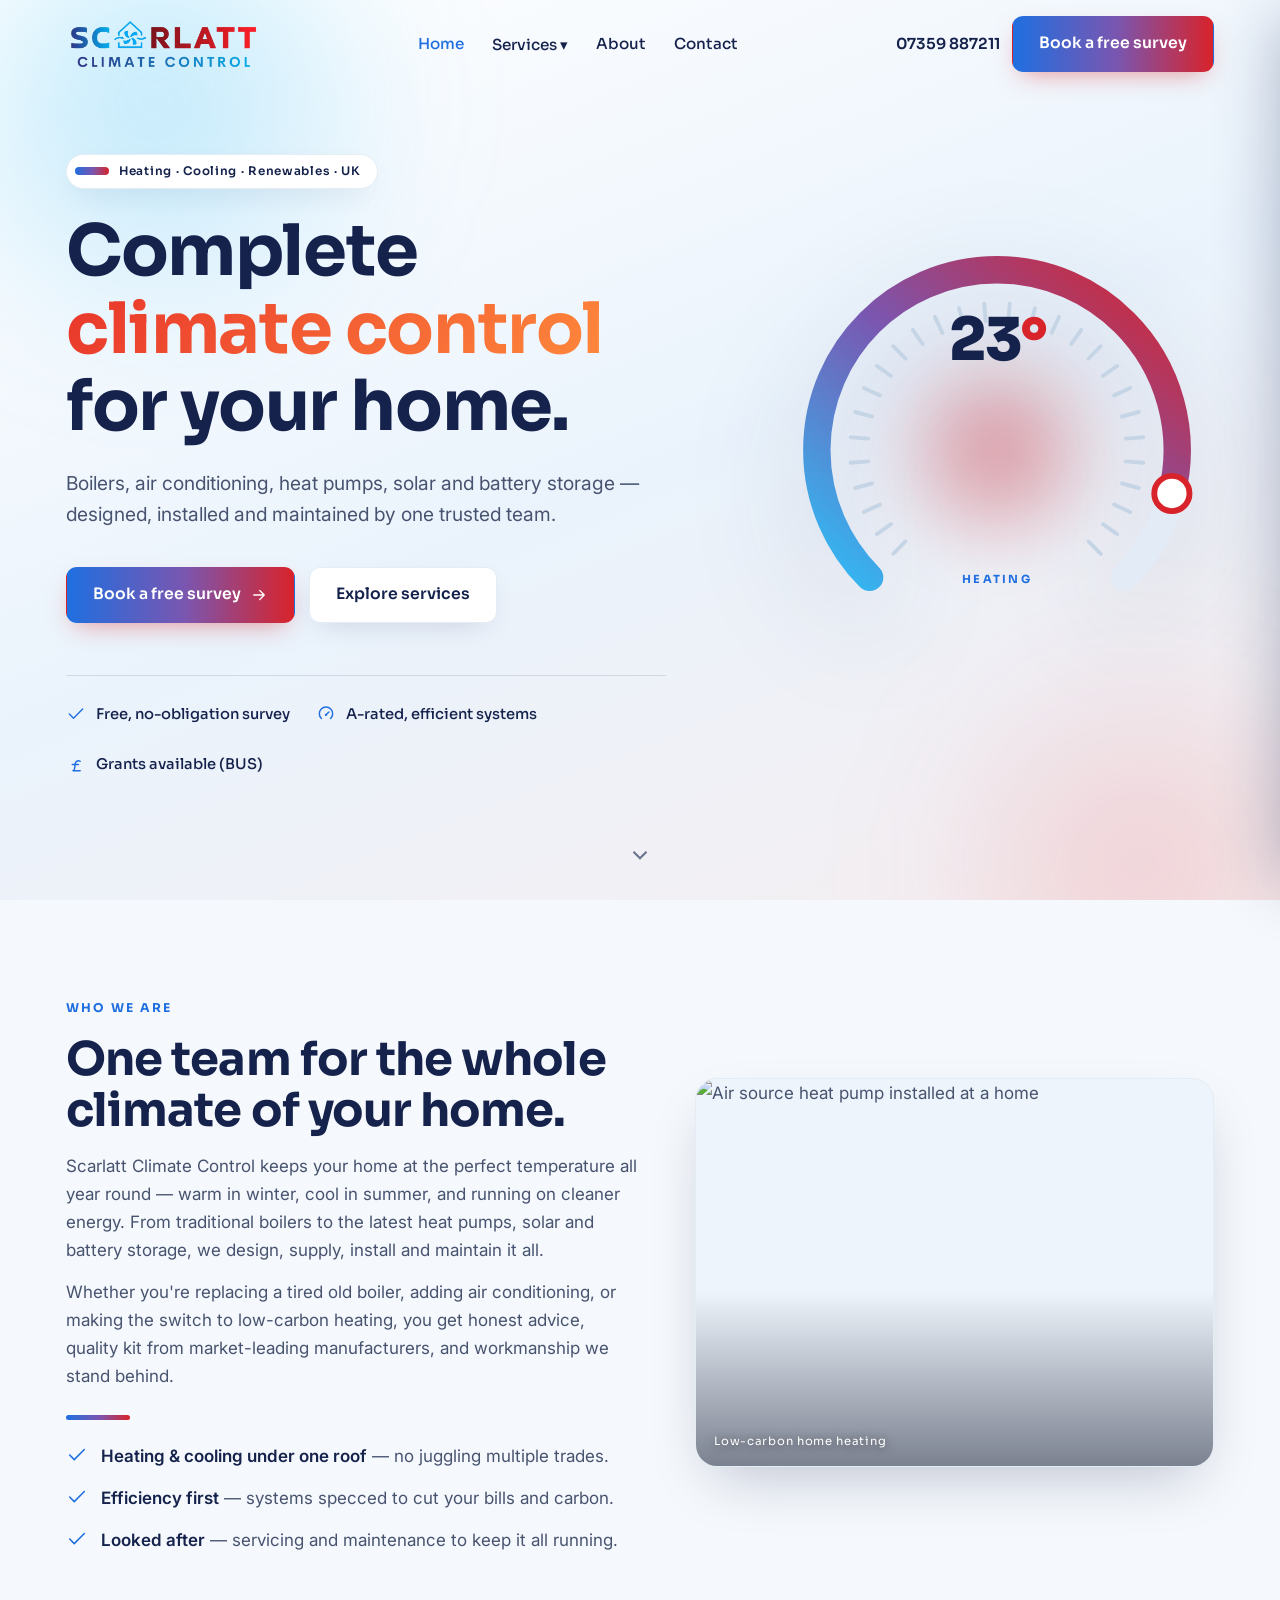
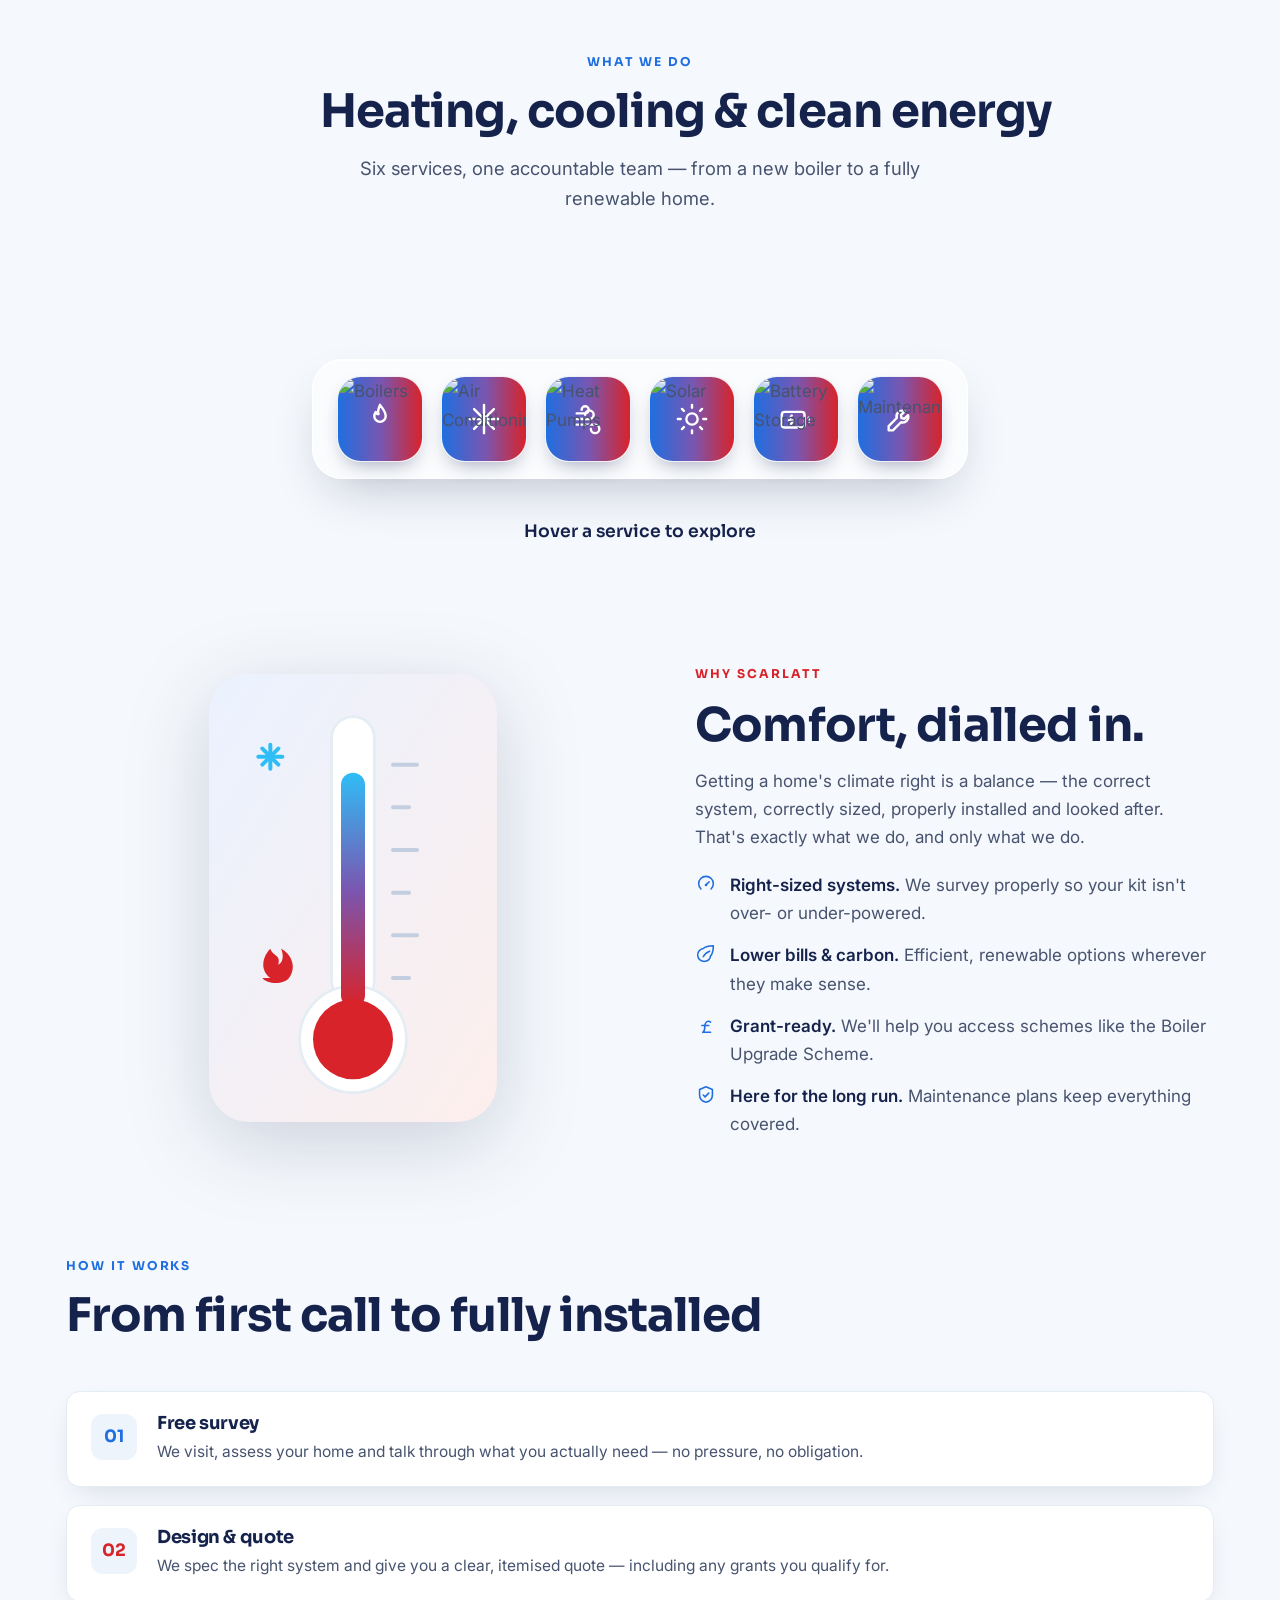
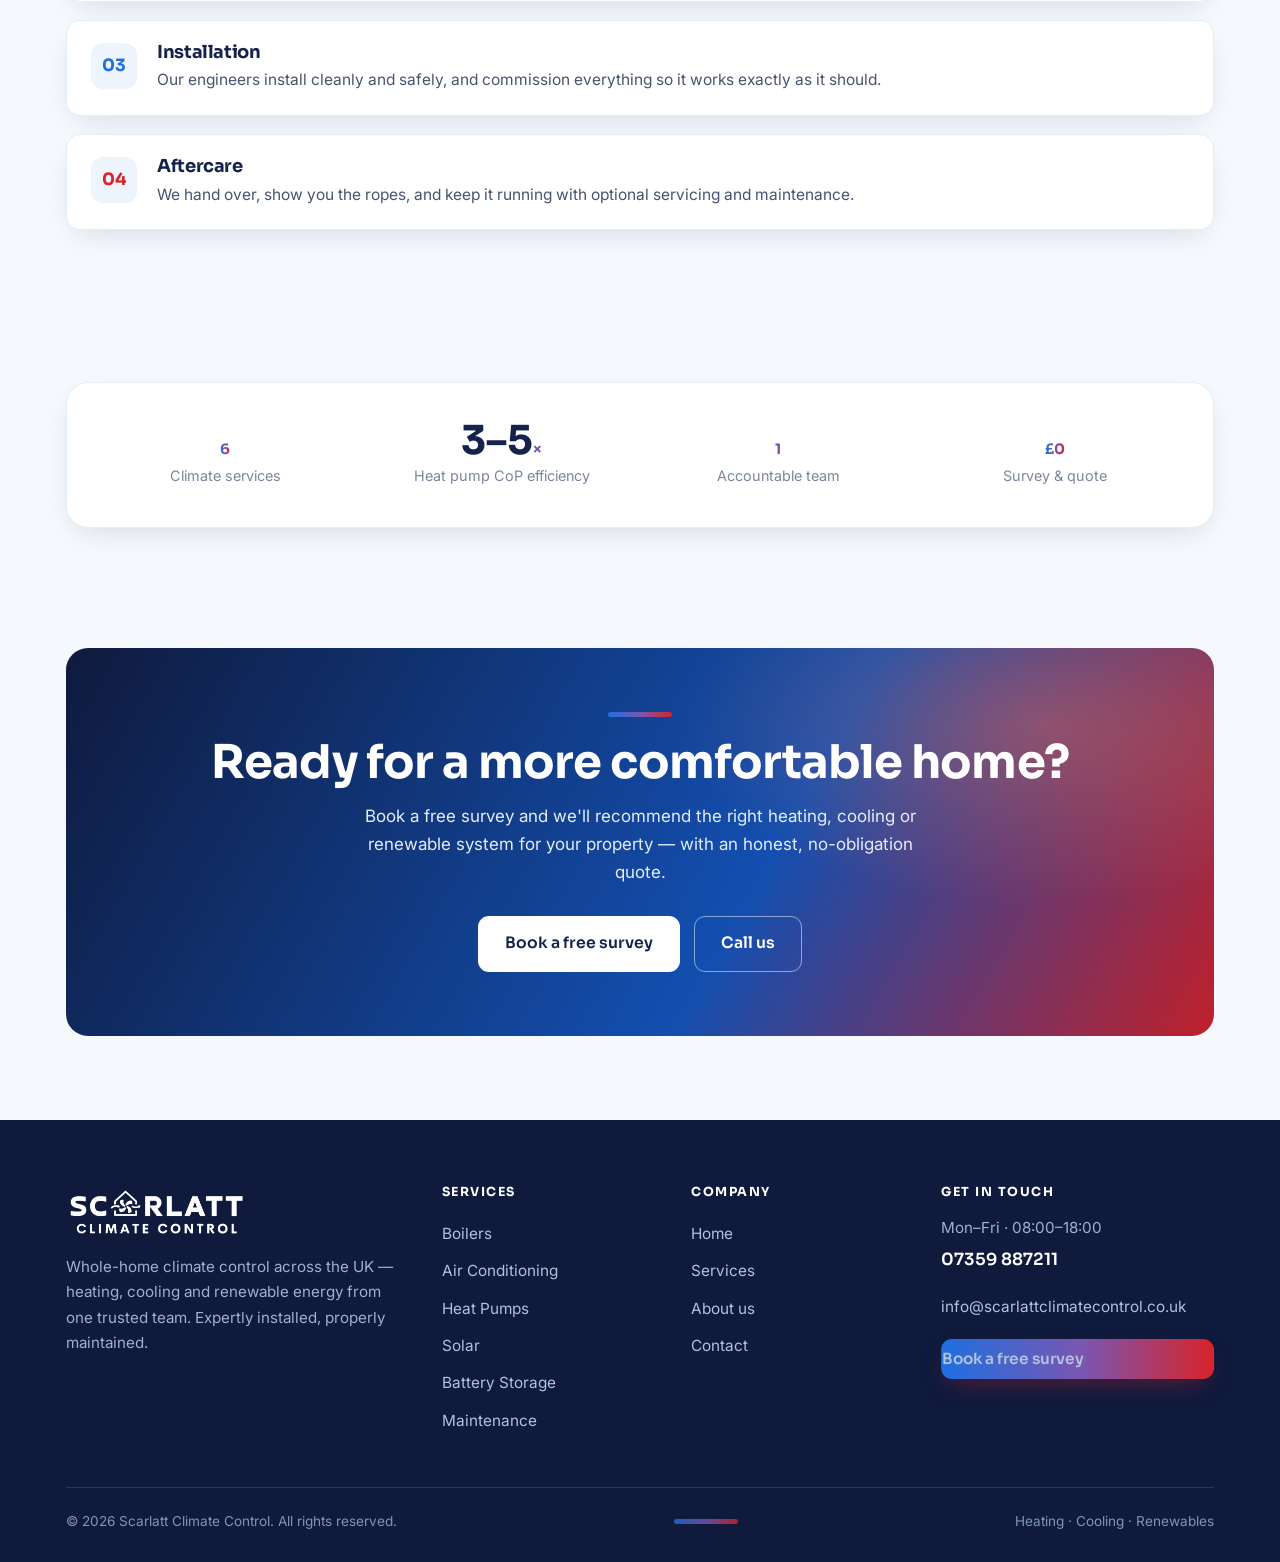
==== commit 51ddec5f: "Add phone number 07359 887211 across all pages Co-authored-by: Cursor <cursoragent@cursor.com>" ====
--- a/index.html
+++ b/index.html
@@ -14,7 +14,7 @@
     <a href="about.html">About</a>
     <a href="contact.html">Contact</a>
   </nav>
-  <div class="nav-cta"><span class="hnum">[PLACEHOLDER: 0000 000 0000]</span><a class="btn btn-grad" href="contact.html">Book a free survey</a>
+  <div class="nav-cta"><span class="hnum">07359 887211</span><a class="btn btn-grad" href="contact.html">Book a free survey</a>
     <button class="burger" data-mm-open aria-label="Menu"><span></span><span></span><span></span></button></div>
 </div></header>
 <div class="mm-back" data-mm-close></div>
@@ -134,14 +134,14 @@
 <section class="sec-tight"><div class="wrap"><div class="cta-band" data-reveal>
   <div class="tempbar" style="margin:0 auto 20px"></div>
   <h2>Ready for a more comfortable home?</h2><p>Book a free survey and we'll recommend the right heating, cooling or renewable system for your property — with an honest, no-obligation quote.</p>
-  <div class="cta-row"><a class="btn btn-white" href="contact.html">Book a free survey</a><a class="btn btn-ol" href="tel:00000000000">Call us</a></div>
+  <div class="cta-row"><a class="btn btn-white" href="contact.html">Book a free survey</a><a class="btn btn-ol" href="tel:07359887211">Call us</a></div>
 </div></div></section>
 <footer class="site"><div class="wrap">
   <div class="cols">
     <div class="fbrand"><img src="assets/logo.png" alt="Scarlatt Climate Control"><p>Whole-home climate control across the UK — heating, cooling and renewable energy from one trusted team. Expertly installed, properly maintained.</p></div>
     <div class="col"><h4>Services</h4><a href="boilers.html">Boilers</a><a href="air-conditioning.html">Air Conditioning</a><a href="heat-pumps.html">Heat Pumps</a><a href="solar.html">Solar</a><a href="battery-storage.html">Battery Storage</a><a href="maintenance.html">Maintenance</a></div>
     <div class="col"><h4>Company</h4><a href="index.html">Home</a><a href="services.html">Services</a><a href="about.html">About us</a><a href="contact.html">Contact</a></div>
-    <div class="col fcontact"><h4>Get in touch</h4><p style="color:#9fb0d0;font-size:.95rem">Mon–Fri · 08:00–18:00</p><a class="big" href="tel:00000000000">[PLACEHOLDER: 0000 000 0000]</a><p style="margin-top:8px"><a href="mailto:info@scarlattclimatecontrol.co.uk" style="color:#b4c1dc">info@scarlattclimatecontrol.co.uk</a></p><a class="btn btn-grad" href="contact.html" style="margin-top:14px">Book a free survey</a></div>
+    <div class="col fcontact"><h4>Get in touch</h4><p style="color:#9fb0d0;font-size:.95rem">Mon–Fri · 08:00–18:00</p><a class="big" href="tel:07359887211">07359 887211</a><p style="margin-top:8px"><a href="mailto:info@scarlattclimatecontrol.co.uk" style="color:#b4c1dc">info@scarlattclimatecontrol.co.uk</a></p><a class="btn btn-grad" href="contact.html" style="margin-top:14px">Book a free survey</a></div>
   </div>
   <div class="foot-bot"><span>&copy; 2026 Scarlatt Climate Control. All rights reserved.</span><span class="tempbar"></span><span>Heating · Cooling · Renewables</span></div>
 </div></footer>
--- a/css/site.css
+++ b/css/site.css
@@ -356,26 +356,28 @@
 .svc-img:hover .go svg{transform:translateX(5px)}
 
 /* ===== service dock (macOS-style magnifying bubbles) ===== */
-.dock-wrap{width:100%;overflow-x:auto;overflow-y:visible;padding:74px 10px 14px;scrollbar-width:none}
-.dock-wrap::-webkit-scrollbar{display:none}
-.dock{display:flex;align-items:flex-end;justify-content:center;gap:18px;padding:15px 22px;margin:0 auto;width:max-content;min-width:100%;
-  background:rgba(255,255,255,.55);border:1px solid rgba(255,255,255,.8);border-radius:28px;
+.dock-wrap{width:100%;overflow:visible;padding:96px 10px 14px}
+.dock{display:flex;align-items:flex-end;justify-content:center;gap:18px;padding:16px 24px;margin:0 auto;width:max-content;
+  background:rgba(255,255,255,.55);border:1px solid rgba(255,255,255,.8);border-radius:30px;
   box-shadow:0 22px 54px -20px rgba(21,34,76,.30),inset 0 1px 0 rgba(255,255,255,.9);backdrop-filter:blur(14px);-webkit-backdrop-filter:blur(14px)}
-.dock-item{position:relative;flex:0 0 auto;width:66px;height:66px;transform-origin:bottom center;transition:transform .18s var(--ease);cursor:pointer}
-.dock-item .bub{display:block;width:100%;height:100%;border-radius:20px;overflow:hidden;position:relative;box-shadow:0 9px 20px -8px rgba(21,34,76,.42);border:1.5px solid rgba(255,255,255,.9);background:var(--grad)}
+.dock-item{position:relative;flex:0 0 auto;width:86px;height:86px;transform-origin:bottom center;transition:transform .18s var(--ease);cursor:pointer}
+.dock-item .bub{display:block;width:100%;height:100%;border-radius:24px;overflow:hidden;position:relative;box-shadow:0 9px 20px -8px rgba(21,34,76,.42);border:1.5px solid rgba(255,255,255,.9);background:var(--grad)}
 .dock-item .bub img{position:absolute;inset:0;width:100%;height:100%;object-fit:cover}
 .dock-item .bub .ic{position:absolute;inset:0;display:grid;place-items:center;z-index:0}
-.dock-item .bub .ic svg{width:26px;height:26px;color:#fff}
-.dock-item .tip{position:absolute;bottom:calc(100% + 14px);left:50%;transform:translateX(-50%) translateY(6px);background:var(--ink);color:#fff;font-family:'Sora';font-weight:600;font-size:.8rem;padding:6px 12px;border-radius:9px;white-space:nowrap;opacity:0;pointer-events:none;transition:.16s;z-index:5}
-.dock-item .tip::after{content:"";position:absolute;top:100%;left:50%;transform:translateX(-50%);border:6px solid transparent;border-top-color:var(--ink)}
-.dock-item.on .tip{opacity:1;transform:translateX(-50%) translateY(0)}
+.dock-item .bub .ic svg{width:34px;height:34px;color:#fff}
+.dock-item .tip{position:absolute;bottom:calc(100% + 16px);left:50%;transform-origin:bottom center;transform:translateX(-50%) translateY(6px) scale(1);background:var(--ink);color:#fff;font-family:'Sora';font-weight:600;font-size:.86rem;padding:7px 14px;border-radius:10px;white-space:nowrap;opacity:0;pointer-events:none;transition:opacity .16s;z-index:20;box-shadow:0 10px 24px -10px rgba(15,26,61,.6)}
+.dock-item .tip::after{content:"";position:absolute;top:100%;left:50%;transform:translateX(-50%);border:7px solid transparent;border-top-color:var(--ink)}
+.dock-item.on .tip{opacity:1}
 .dock-lab{display:none}
-.dock-cap{margin-top:22px;text-align:center;font-family:'Sora';font-weight:600;color:var(--ink);font-size:1.05rem;min-height:1.3em}
-.dock-cap span{color:var(--slate);font-weight:400;font-size:.95rem}
+.dock-cap{margin-top:24px;text-align:center;font-family:'Sora';font-weight:600;color:var(--ink);font-size:1.08rem;min-height:1.3em}
+.dock-cap span{color:var(--slate);font-weight:400;font-size:.96rem}
 @media(hover:none){
-  .dock{justify-content:flex-start}
+  .dock-wrap{overflow-x:auto;overflow-y:hidden;padding:20px 6px 6px;scrollbar-width:none;-ms-overflow-style:none}
+  .dock-wrap::-webkit-scrollbar{width:0;height:0;display:none}
+  .dock{display:inline-flex;justify-content:flex-start;align-items:flex-start;gap:14px;padding:14px 16px 30px;width:max-content;min-width:max-content;background:rgba(255,255,255,.72);-webkit-backdrop-filter:none;backdrop-filter:none}
+  .dock-item{width:74px;height:auto}
+  .dock-item .bub{width:74px;height:74px}
   .dock-item .tip{display:none}
-  .dock-lab{display:block;margin-top:8px;text-align:center;font-family:'Sora';font-weight:600;font-size:.64rem;letter-spacing:.02em;color:var(--slate);line-height:1.15}
-  .dock-wrap{padding-top:24px}
+  .dock-lab{display:block;margin-top:9px;text-align:center;font-family:'Sora';font-weight:600;font-size:.66rem;letter-spacing:.02em;color:var(--slate);line-height:1.18}
   .dock-cap{display:none}
 }
